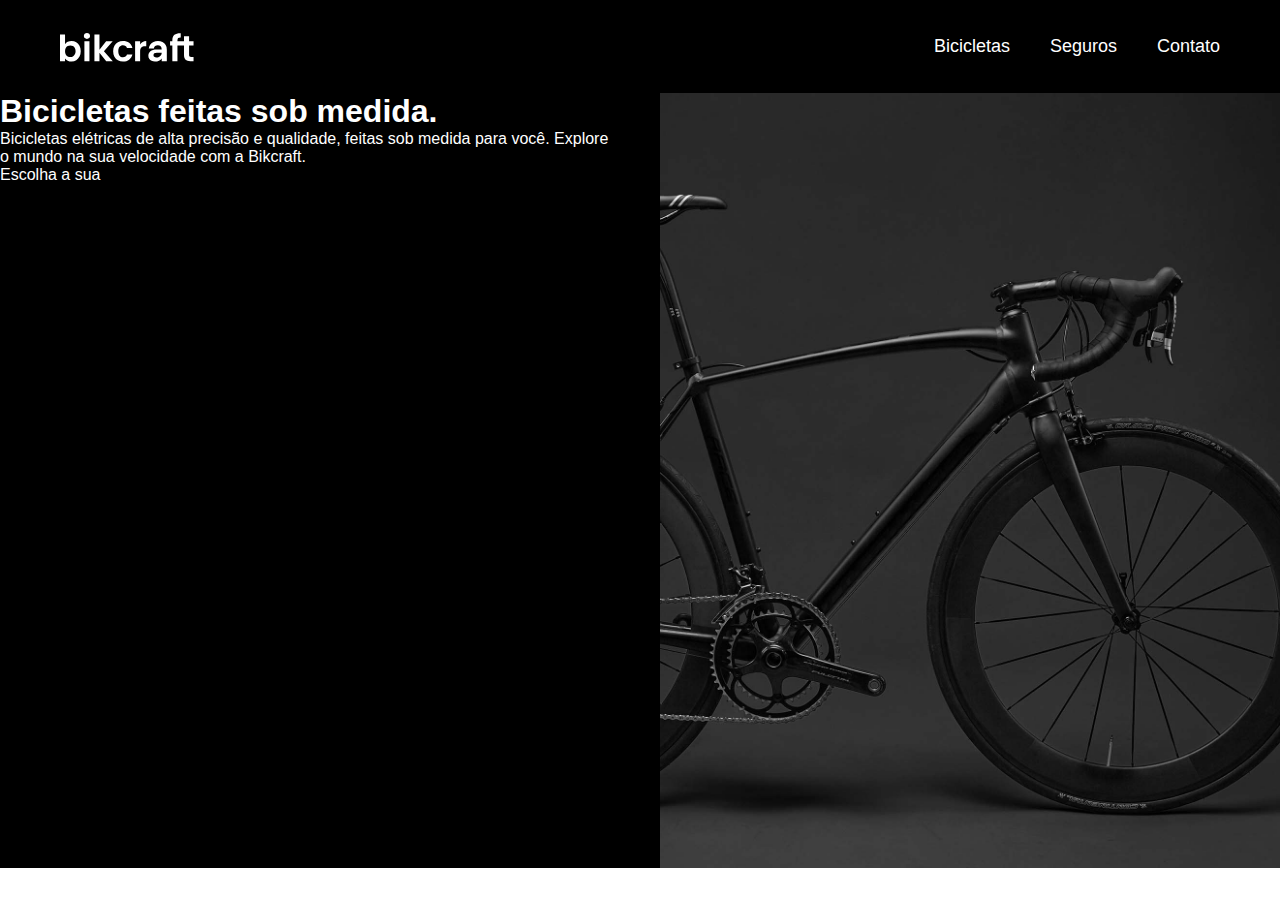
==== index.html @ 4b9175b0 "introducao" ====
<!DOCTYPE html>

<html>

<head lang="pt-br">
  <title>Bikcraft - Bicicletas Elétricas</title>
  <meta name="description" content="Bicicletas elétricas de alta precisão e qualidade feitas sob medida para o cliente. Explore o mundo na sua velocidade com Bikcraft">
  <meta charset="UTF-8">
  <meta name="viewport" content="width=device-width, initial-scale=1.0">
  <link rel="stylesheet" href="./css/style.css">
</head>

<body>
  <header class="header-bg">
    <div class="header">
      <a href="./">
        <img src="./img/bikcraft.svg" alt="">
      </a>
      <nav aria-label="navegação-primaria">
        <ul class="header-menu">
          <li><a href="/">Bicicletas</a></li>
          <li><a href="/">Seguros</a></li>
          <li><a href="/">Contato</a></li>
        </ul>
      </nav>
    </div>
  </header>

  <main class="introducao-bg">
    <div class="introducao">
      <div class="introducao-conteudo">
      <h1>Bicicletas feitas sob medida.</h1>
      <p>Bicicletas elétricas de alta precisão e qualidade, feitas sob medida para você. Explore o mundo na sua velocidade com a Bikcraft.</p>
      <a href="./bicicletas.html">Escolha a sua</a>
    </div>
      <img src="./img/fotos/introducao.jpg" alt="Bicicleta elétrica preta">
    </div>
  </main>
</body>

</html>
---- css/style.css ----
body {
  margin: 0;
  padding: 0;
  font-family: Arial, Helvetica, sans-serif;
}

ul, h1, p {
  margin: 0px;
  padding: 0px;
  list-style: none;
}

a {
  text-decoration: none;
  color: inherit;
}

img {
  max-width: 100%;
  display: block;
}

.header-bg {
  background-color: #000;
}

.header {
  display: flex;
  flex-wrap: wrap;
  gap: 20px;
  justify-content: space-between;
  align-items: center;
  box-sizing: border-box;
  padding: 20px;
  max-width: 1200px;
  margin-left: auto;
  margin-right: auto;
}

ul {
  display: flex;
  flex-wrap: wrap;
  gap: 40px;
}

.header-menu a {
  color: #fff;
  display: inline-block;
  padding: 16px 0px;
  font-size: 18px;
  border-radius: 4px;
  position: relative;
}
.header-menu a::after {
  display: block;
  content: "";
  width: 0;
  height: 2px;
  background: #fff;
  margin-top: 4px;
  transition: 0.3s;
  position: absolute;
}
.header-menu a:hover:after {
  width: 100%;
}

@media (max-width: 800px) {
  .header-menu a::after {
    display: none;
  }
  .header-menu a:hover {
    background-color: #2e2e2e;
  }

  .header-menu {
    gap: 20px;
  }

  .header-menu a {
    background: #111;
    padding: 12px 12px;
  }
}

@media (max-width: 600px) {
  .header-menu {
    gap: 12px;
  }

  .header-menu a {
    padding: 8px 12px;
    font-size: 14px;
  }
}


.introducao-bg {
  background-color: #000;
  color: #fff;
}

.introducao {
display: grid;
grid-template-columns: 1fr 1fr;
gap: 0px 40px;
}
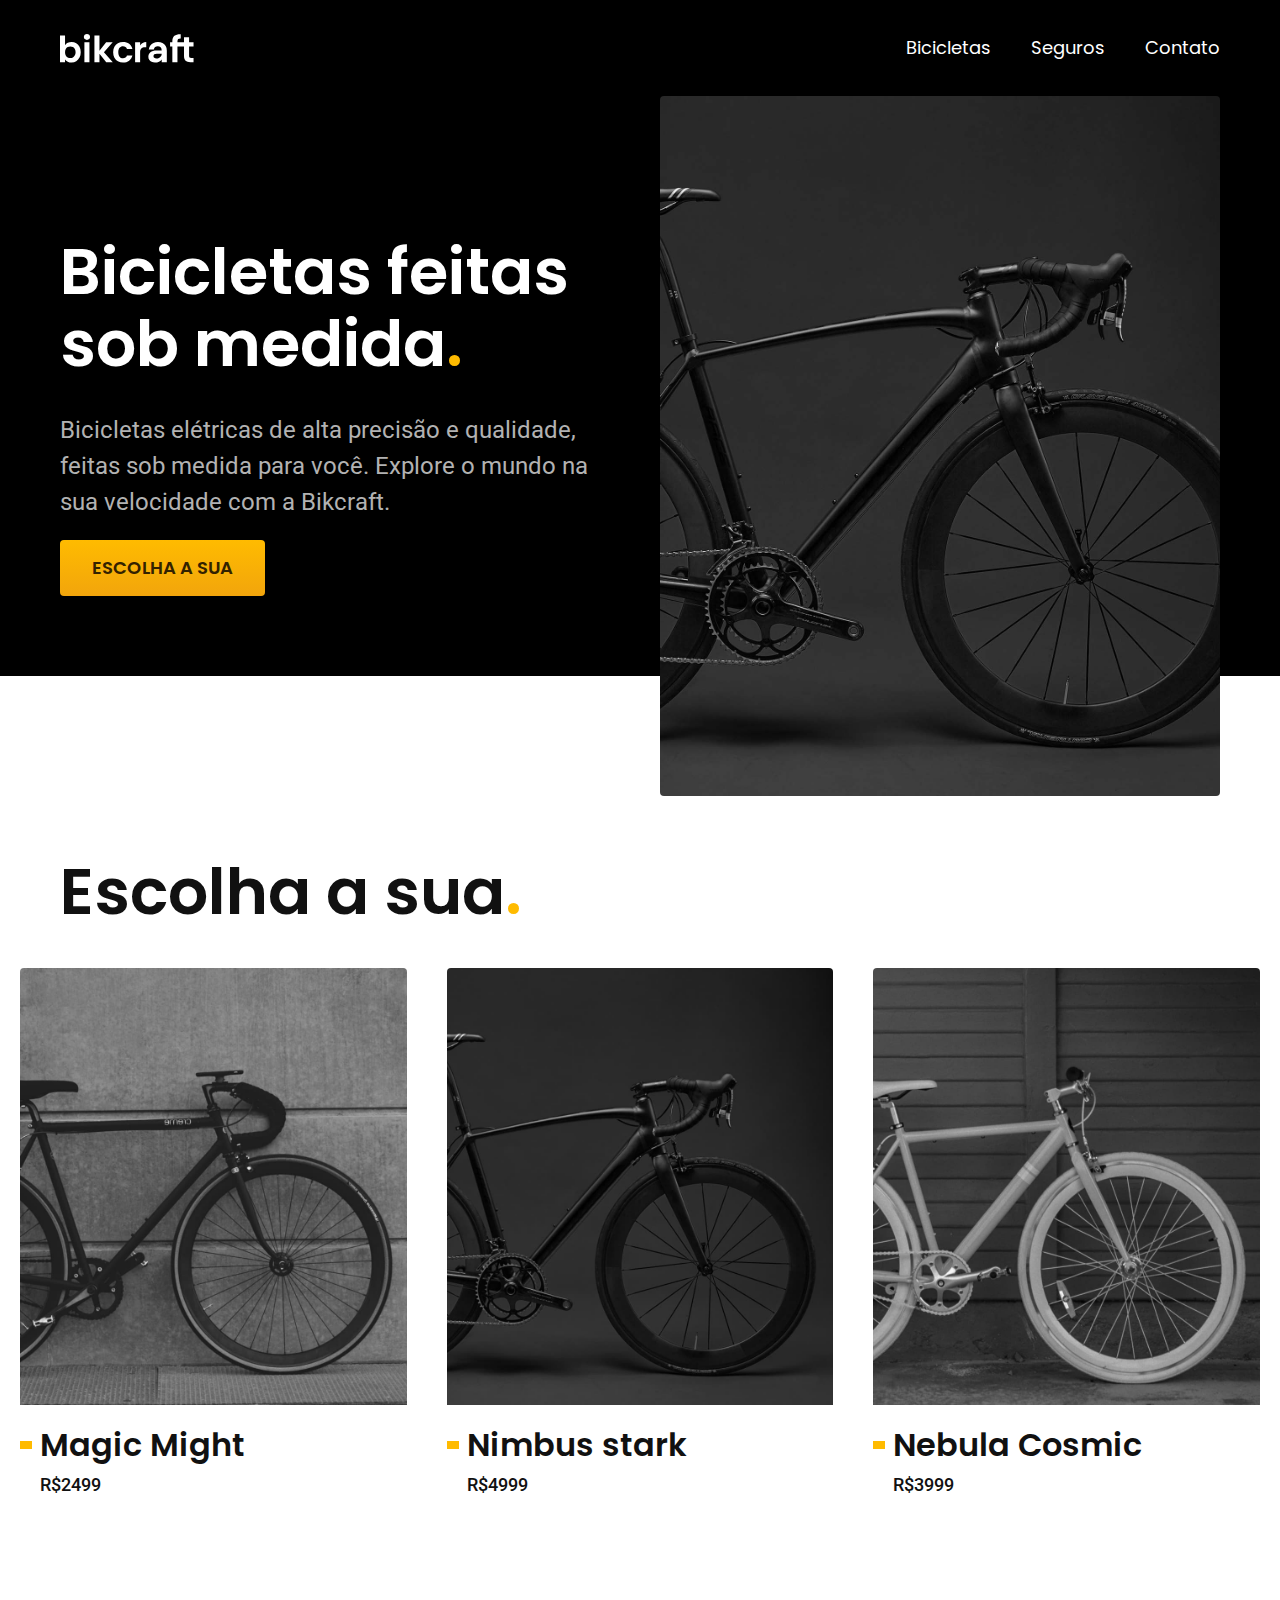
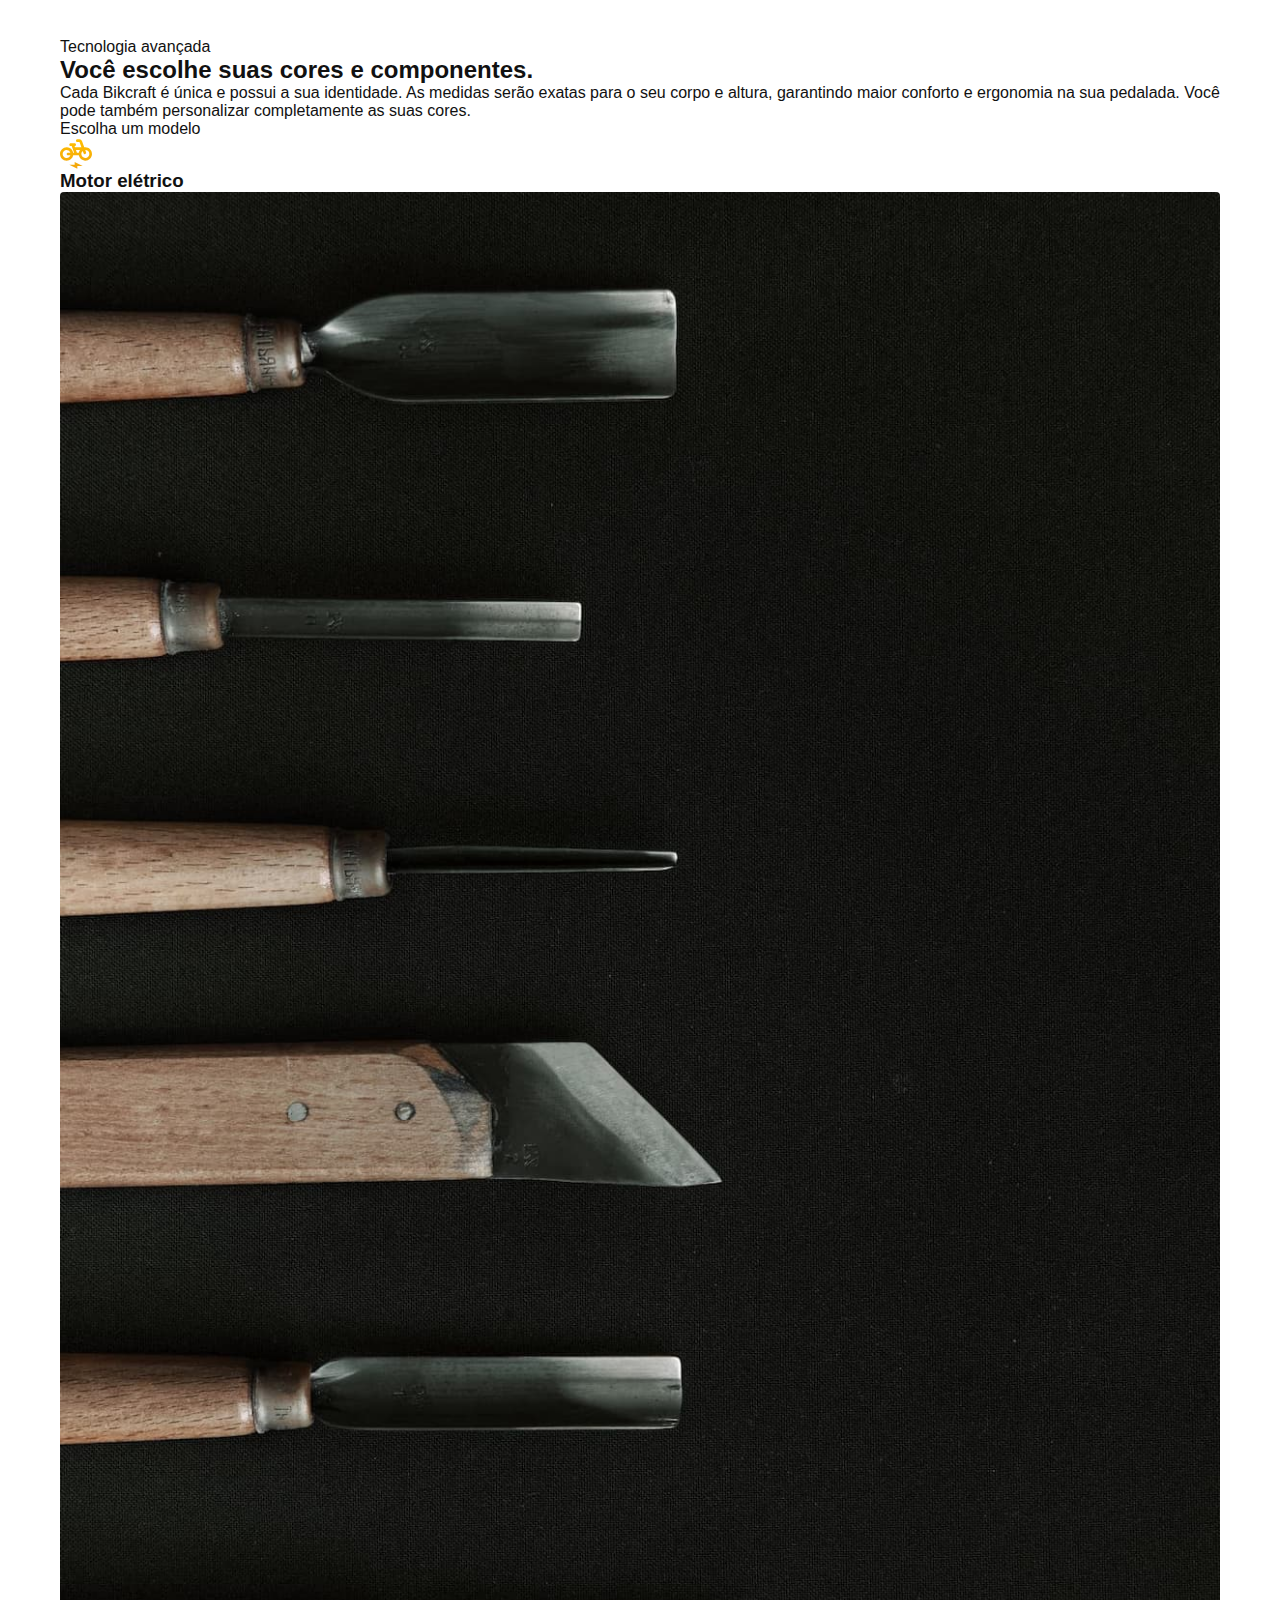
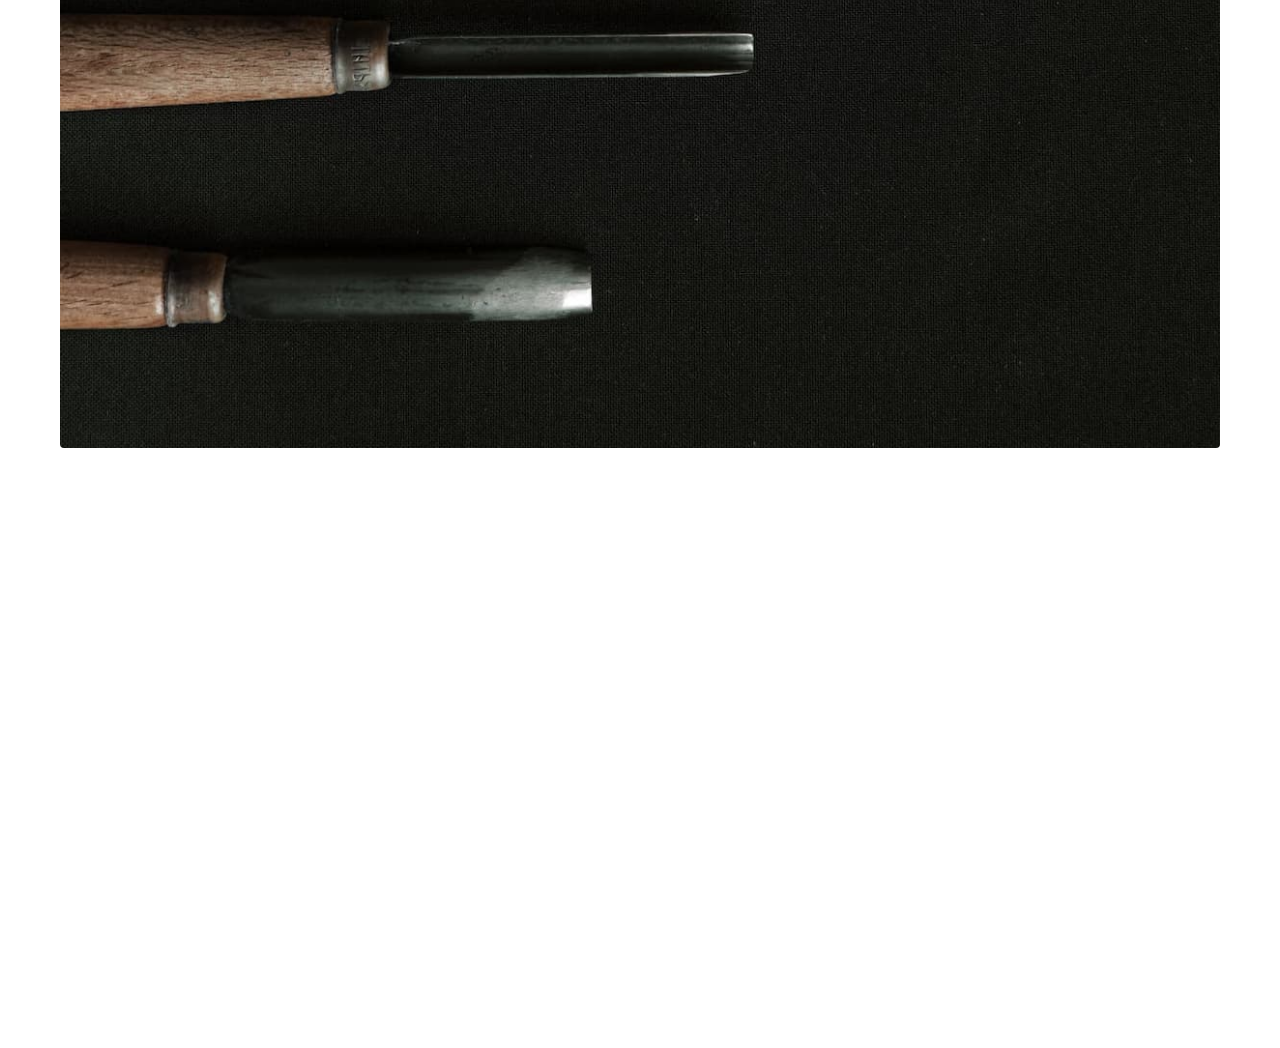
==== commit a6f85e21: "Tecnologia-bicicleta" ====
--- a/index.html
+++ b/index.html
@@ -8,16 +8,19 @@
   <meta charset="UTF-8">
   <meta name="viewport" content="width=device-width, initial-scale=1.0">
   <link rel="stylesheet" href="./css/style.css">
+  <link rel="preconnect" href="https://fonts.googleapis.com">
+  <link rel="preconnect" href="https://fonts.gstatic.com" crossorigin>
+  <link href="https://fonts.googleapis.com/css2?family=Poppins:wght@400;600&family=Roboto:wght@400;500&display=swap" rel="stylesheet">
 </head>
 
 <body>
   <header class="header-bg">
-    <div class="header">
+    <div class="header container">
       <a href="./">
         <img src="./img/bikcraft.svg" alt="">
       </a>
       <nav aria-label="navegação-primaria">
-        <ul class="header-menu">
+        <ul class="header-menu cor-0 font-1-m">
           <li><a href="/">Bicicletas</a></li>
           <li><a href="/">Seguros</a></li>
           <li><a href="/">Contato</a></li>
@@ -27,15 +30,61 @@
   </header>
 
   <main class="introducao-bg">
-    <div class="introducao">
+    <div class="introducao container">
       <div class="introducao-conteudo">
-      <h1>Bicicletas feitas sob medida.</h1>
-      <p>Bicicletas elétricas de alta precisão e qualidade, feitas sob medida para você. Explore o mundo na sua velocidade com a Bikcraft.</p>
-      <a href="./bicicletas.html">Escolha a sua</a>
-    </div>
-      <img src="./img/fotos/introducao.jpg" alt="Bicicleta elétrica preta">
+        <h1 class="font-1-xxl cor-0">Bicicletas feitas sob medida<span class="cor-p1">.</span></h1>
+        <p class="font-2-l cor-5">Bicicletas elétricas de alta precisão e qualidade, feitas sob medida para você. Explore o mundo na sua velocidade com a Bikcraft.</p>
+        <a class="botao" href="./bicicletas.html">Escolha a sua</a>
+      </div>
+      <div>
+        <img src="./img/fotos/introducao.jpg" alt="Bicicleta elétrica preta">
+      </div>
     </div>
   </main>
+
+  <article class="bicicletas-lista">
+    <h2 class="font-1-xxl container">Escolha a sua<span class="cor-p1">.</span></h2>
+    <ul class="bicicletas-item">
+      <li>
+        <a href="./bicicletas/magic.html">
+          <img src="./img/bicicletas/magic-home.jpg" alt="bicicleta preta">
+          <h3 class="font-1-xl">Magic Might</h3>
+          <span class="font-2-m">R$2499</span>
+        </a>
+      </li>
+      <li>
+        <a href="./bicicletas/magic.html">
+          <img src="./img/bicicletas/nimbus-home.jpg" alt="bicicleta preta">
+          <h3 class="font-1-xl">Nimbus stark</h3>
+          <span class="font-2-m">R$4999</span>
+        </a>
+      </li>
+      <li>
+        <a href="./bicicletas/magic.html">
+          <img src="./img/bicicletas/nebula-home.jpg" alt="bicicleta branca">
+          <h3 class="font-1-xl">Nebula Cosmic</h3>
+          <span class="font-2-m">R$3999<span>
+        </a>
+      </li>
+    </ul>
+  </article>
+
+  <article class="tecnologia-bg">
+    <div class="tecnologia container">
+      <div class="tecnologia-conteudo">
+        <span>Tecnologia avançada</span>
+        <h2>Você escolhe suas cores e componentes.</h2>
+        <p>Cada Bikcraft é única e possui a sua identidade. As medidas serão exatas para o seu corpo e altura, garantindo maior conforto e ergonomia na sua pedalada. Você pode também personalizar completamente as suas cores.</p>
+        <a href="./bicicletas.html">Escolha um modelo</a>
+        <div> 
+          <img src="./img/icones/eletrica.svg" alt="">
+          <h3>Motor elétrico</h3>
+          <p></p>
+        </div>
+      </div>
+      <div class="tecnologia-imagem"><img src="/img/fotos/tecnologia.jpg" alt=""></div>
+    </div>
+  </article>
 </body>
 
 </html>--- a/css/style.css
+++ b/css/style.css
@@ -1,107 +1,7 @@
-body {
-  margin: 0;
-  padding: 0;
-  font-family: Arial, Helvetica, sans-serif;
-}
-
-ul, h1, p {
-  margin: 0px;
-  padding: 0px;
-  list-style: none;
-}
-
-a {
-  text-decoration: none;
-  color: inherit;
-}
-
-img {
-  max-width: 100%;
-  display: block;
-}
-
-.header-bg {
-  background-color: #000;
-}
-
-.header {
-  display: flex;
-  flex-wrap: wrap;
-  gap: 20px;
-  justify-content: space-between;
-  align-items: center;
-  box-sizing: border-box;
-  padding: 20px;
-  max-width: 1200px;
-  margin-left: auto;
-  margin-right: auto;
-}
-
-ul {
-  display: flex;
-  flex-wrap: wrap;
-  gap: 40px;
-}
-
-.header-menu a {
-  color: #fff;
-  display: inline-block;
-  padding: 16px 0px;
-  font-size: 18px;
-  border-radius: 4px;
-  position: relative;
-}
-.header-menu a::after {
-  display: block;
-  content: "";
-  width: 0;
-  height: 2px;
-  background: #fff;
-  margin-top: 4px;
-  transition: 0.3s;
-  position: absolute;
-}
-.header-menu a:hover:after {
-  width: 100%;
-}
-
-@media (max-width: 800px) {
-  .header-menu a::after {
-    display: none;
-  }
-  .header-menu a:hover {
-    background-color: #2e2e2e;
-  }
-
-  .header-menu {
-    gap: 20px;
-  }
-
-  .header-menu a {
-    background: #111;
-    padding: 12px 12px;
-  }
-}
-
-@media (max-width: 600px) {
-  .header-menu {
-    gap: 12px;
-  }
-
-  .header-menu a {
-    padding: 8px 12px;
-    font-size: 14px;
-  }
-}
-
-
-.introducao-bg {
-  background-color: #000;
-  color: #fff;
-}
-
-.introducao {
-display: grid;
-grid-template-columns: 1fr 1fr;
-gap: 0px 40px;
-}
+@import url("/css/global/header.css");
+@import url("/css/global/global.css");
+@import url("/css/home/introducao.css");
+@import url("/css/utilidades/componentes.css");
+@import url("/css/utilidades/tipografia.css");
+@import url("/css/utilidades/cores.css");
+@import url("/css/bicicletas/bicicletas-lista.css");
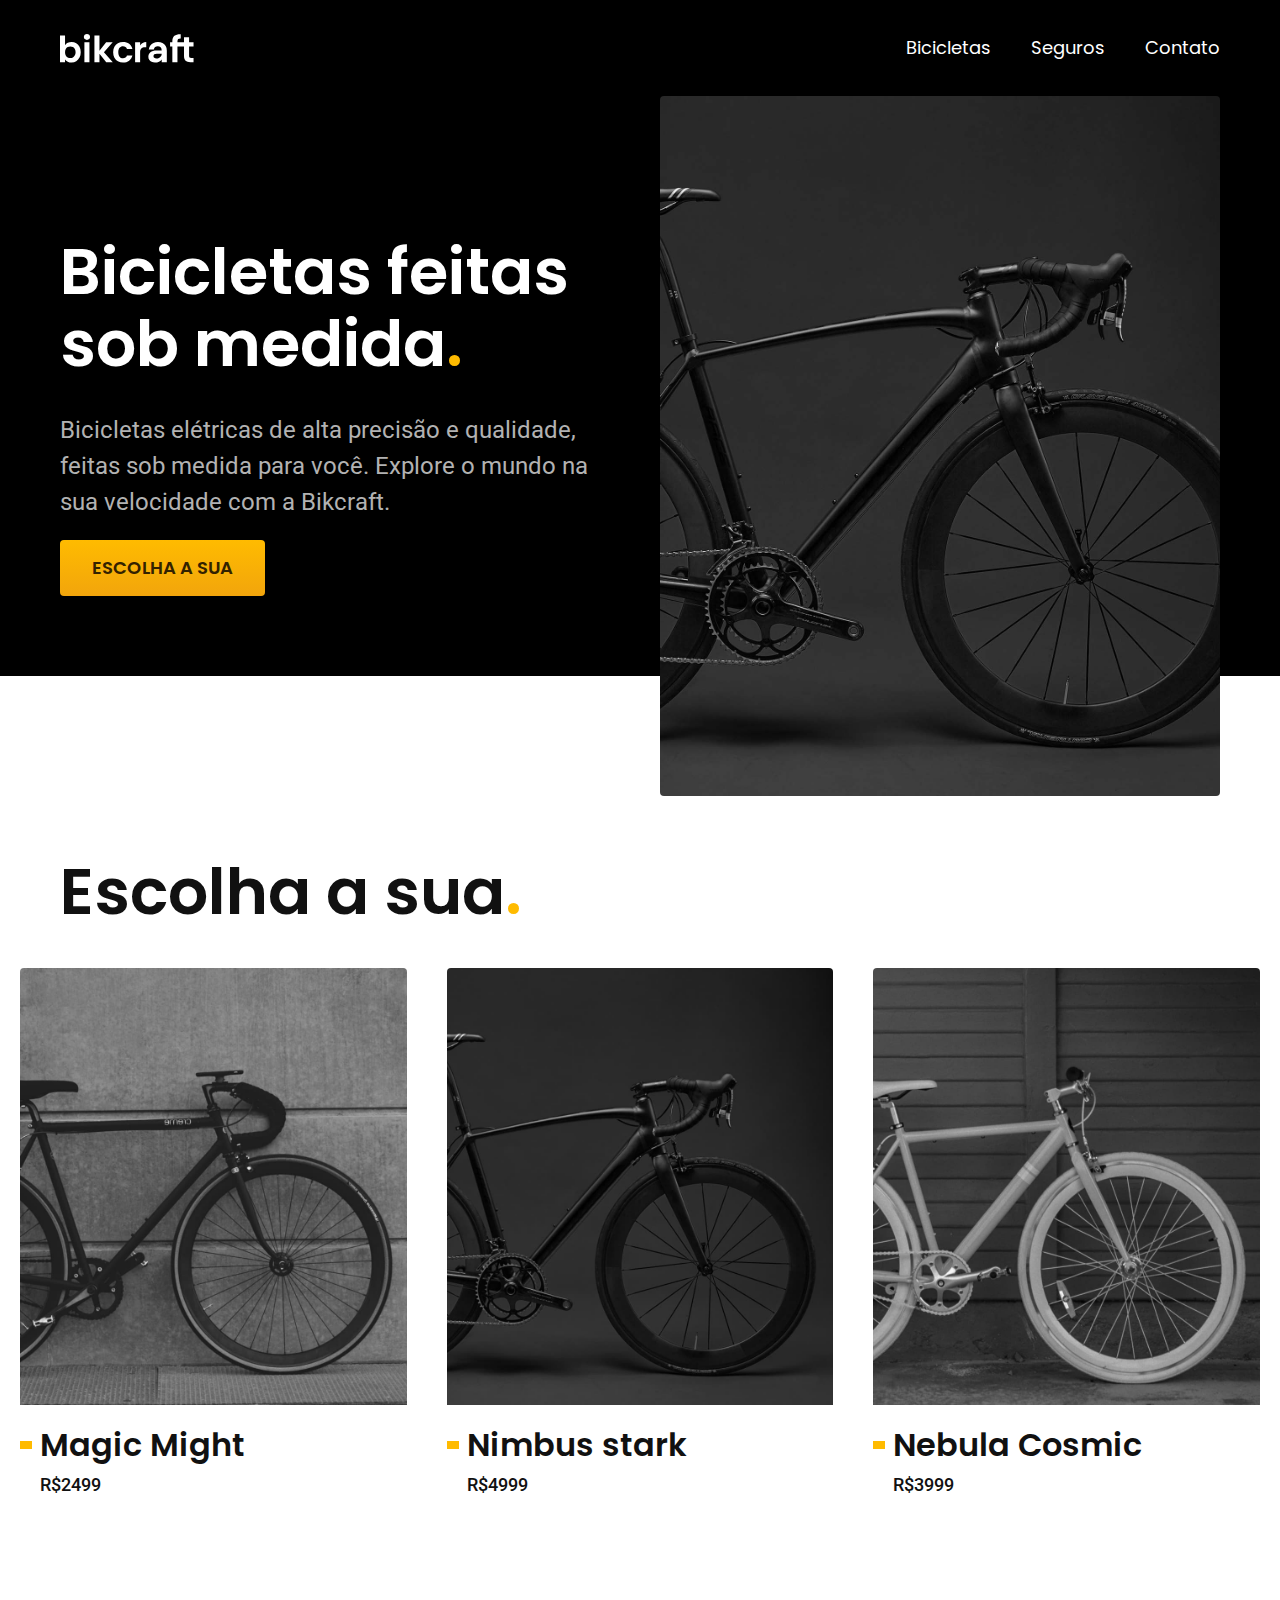
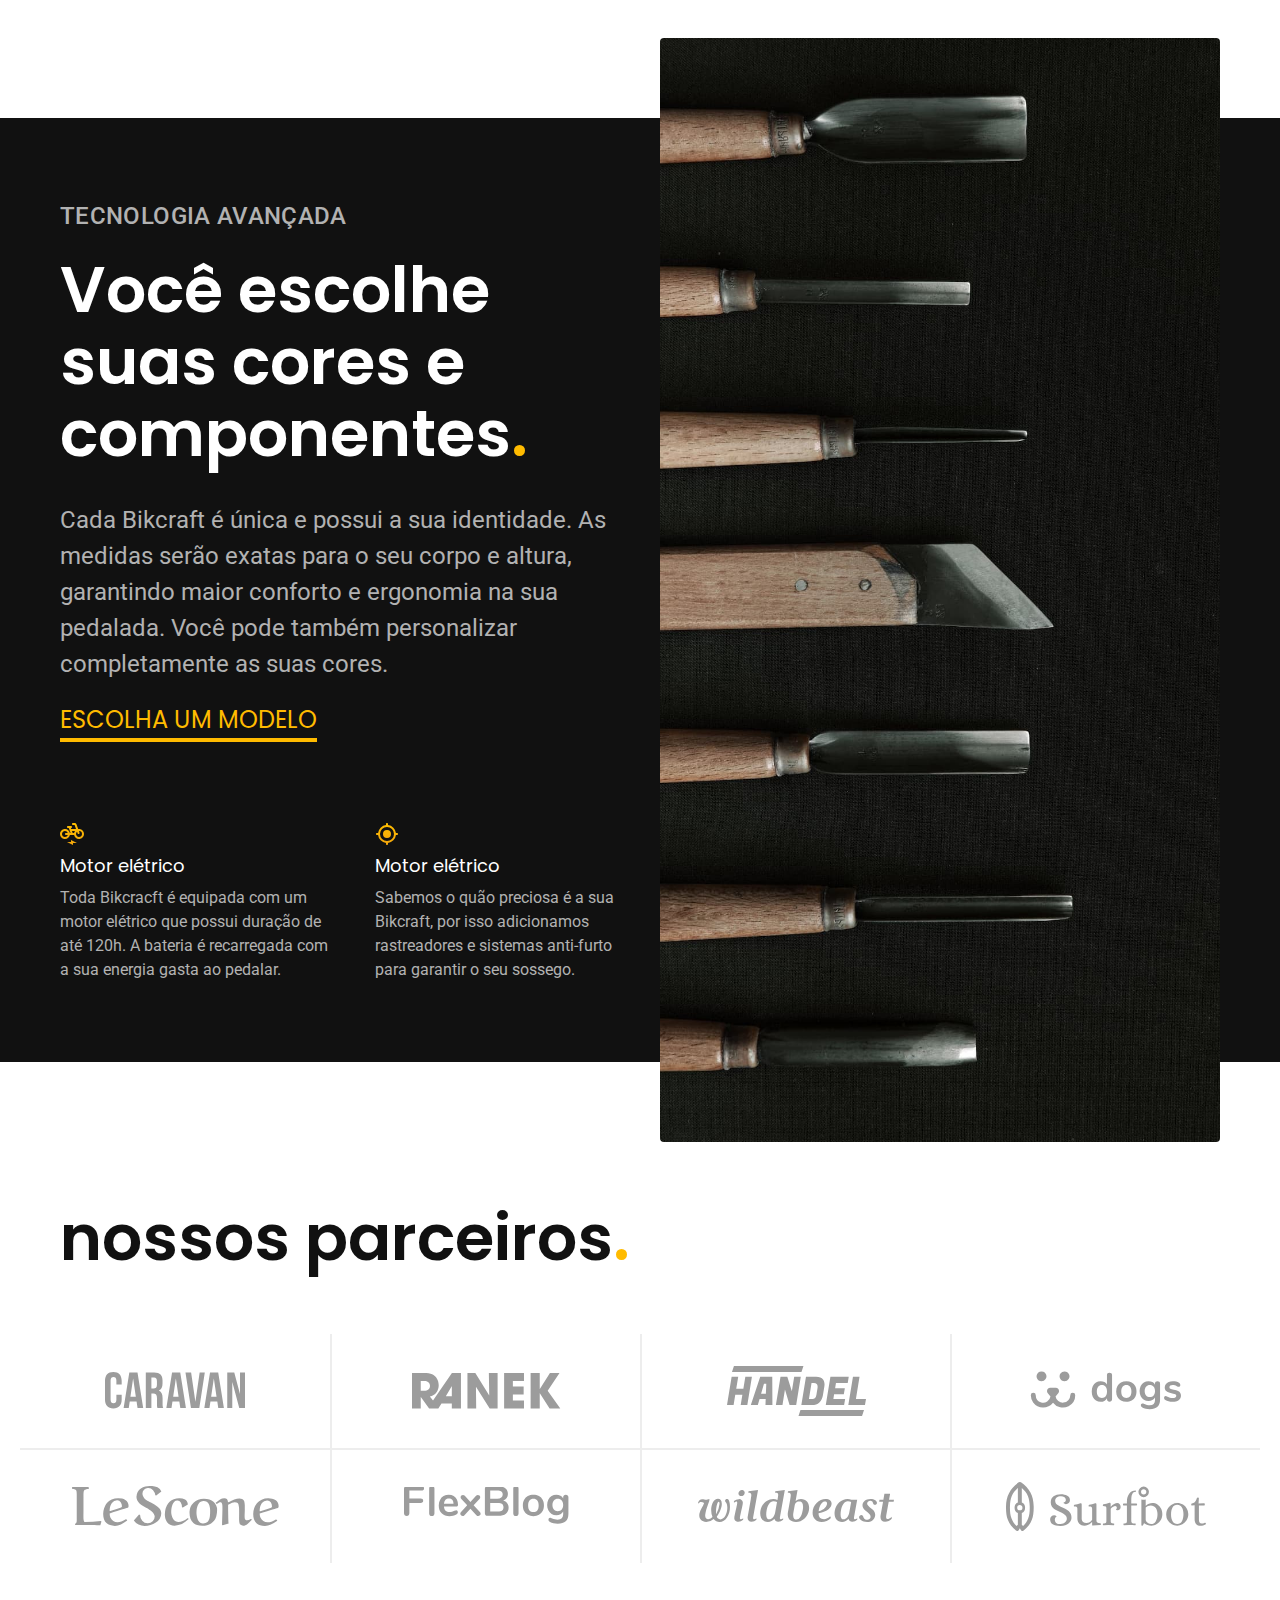
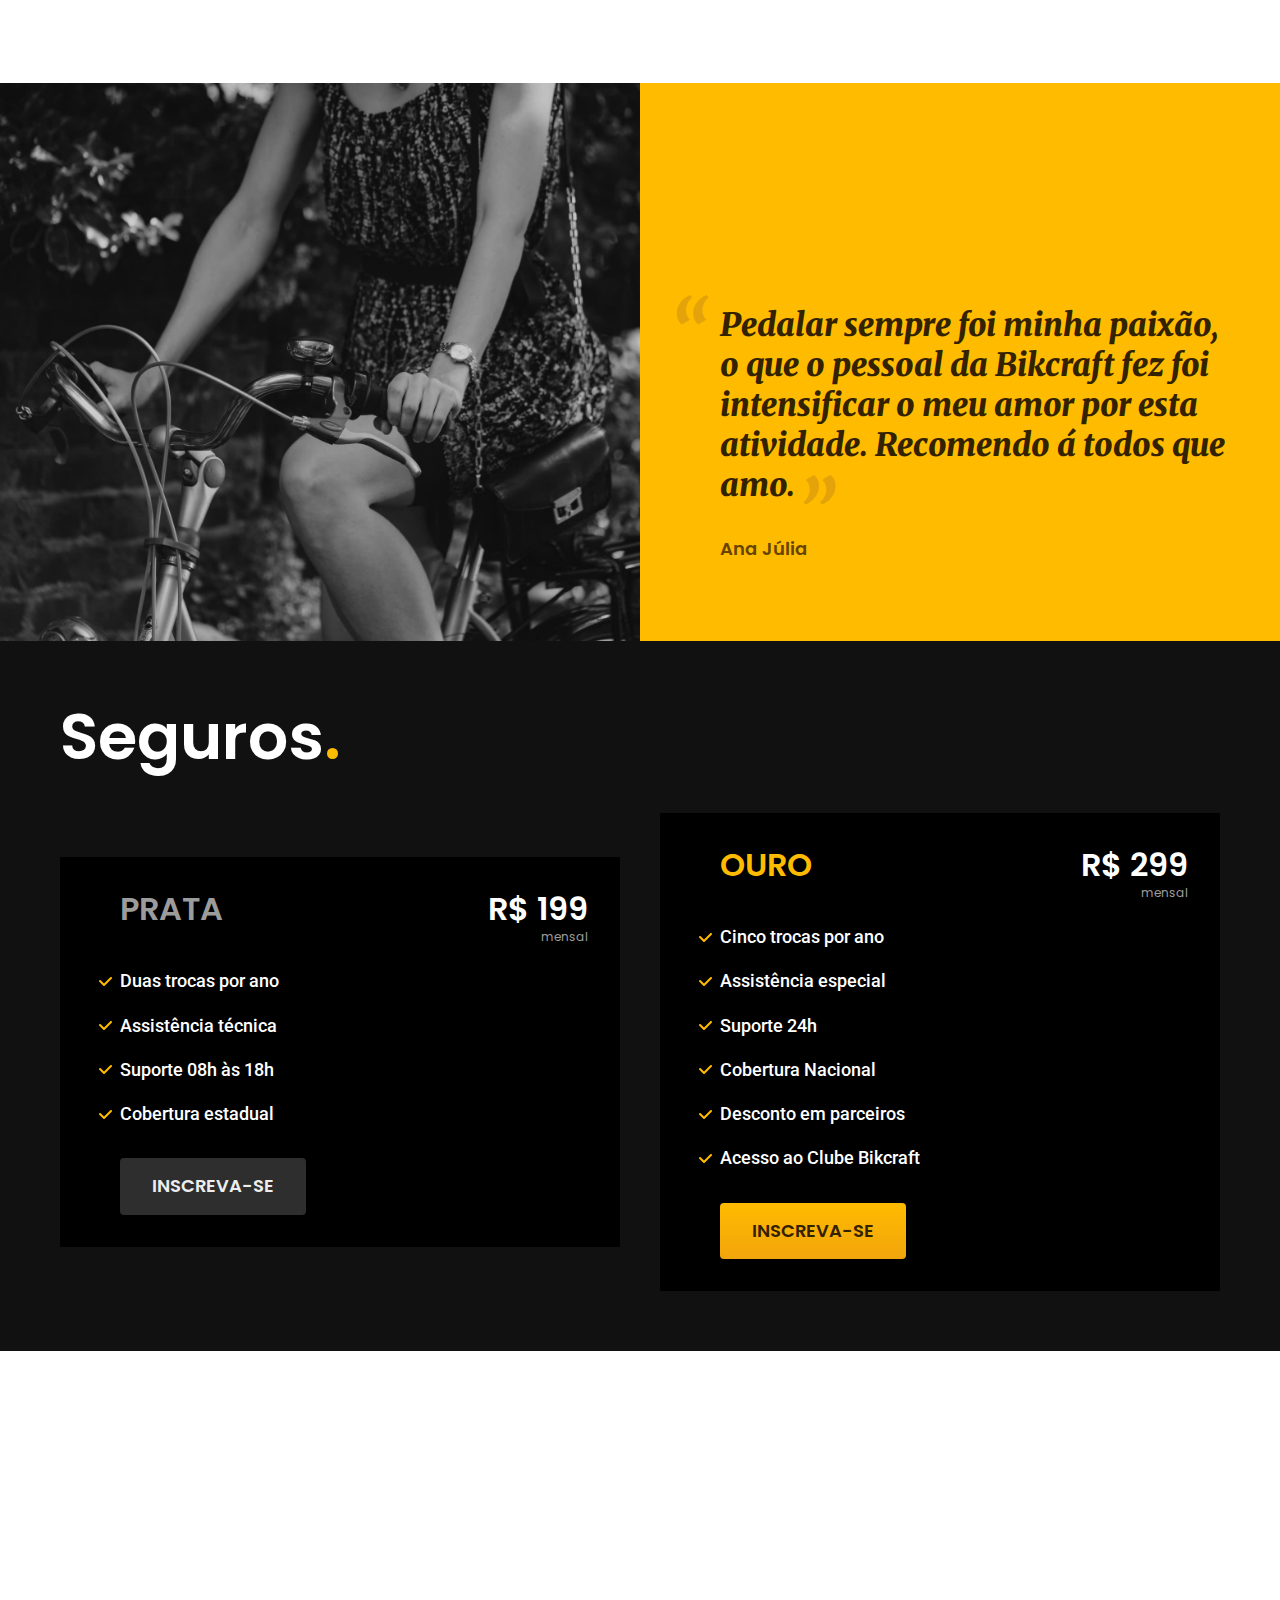
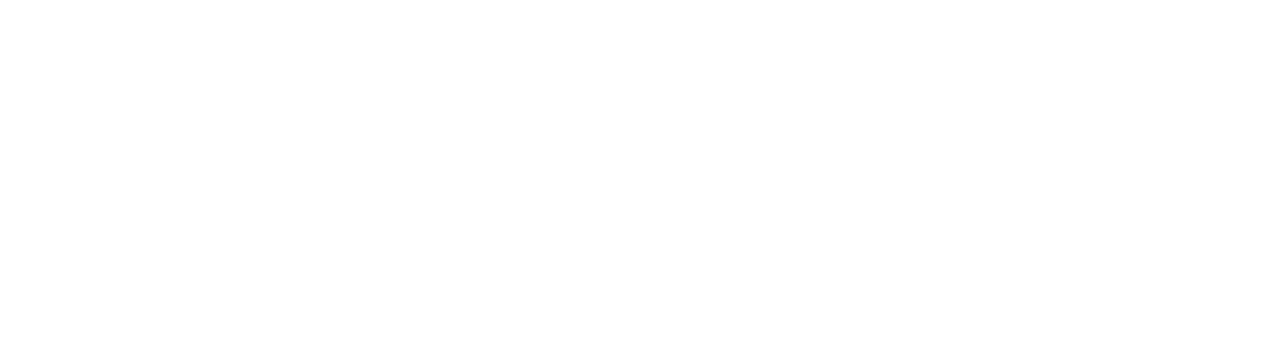
==== commit b0cf64f7: "depoimentos" ====
--- a/index.html
+++ b/index.html
@@ -10,7 +10,7 @@
   <link rel="stylesheet" href="./css/style.css">
   <link rel="preconnect" href="https://fonts.googleapis.com">
   <link rel="preconnect" href="https://fonts.gstatic.com" crossorigin>
-  <link href="https://fonts.googleapis.com/css2?family=Poppins:wght@400;600&family=Roboto:wght@400;500&display=swap" rel="stylesheet">
+  <link href="https://fonts.googleapis.com/css2?family=Merriweather:ital,wght@1,900&family=Poppins:wght@400;600&family=Roboto:wght@400;500&display=swap" rel="stylesheet">
 </head>
 
 <body>
@@ -72,19 +72,82 @@
   <article class="tecnologia-bg">
     <div class="tecnologia container">
       <div class="tecnologia-conteudo">
-        <span>Tecnologia avançada</span>
-        <h2>Você escolhe suas cores e componentes.</h2>
-        <p>Cada Bikcraft é única e possui a sua identidade. As medidas serão exatas para o seu corpo e altura, garantindo maior conforto e ergonomia na sua pedalada. Você pode também personalizar completamente as suas cores.</p>
-        <a href="./bicicletas.html">Escolha um modelo</a>
-        <div> 
-          <img src="./img/icones/eletrica.svg" alt="">
-          <h3>Motor elétrico</h3>
-          <p></p>
+        <span class="font-2-l-b cor-5">Tecnologia avançada</span>
+        <h2 class="font-1-xxl cor-0">Você escolhe suas cores e componentes<span class="cor-p1">.</span></h2>
+        <p class="font-2-l cor-5">Cada Bikcraft é única e possui a sua identidade. As medidas serão exatas para o seu corpo e altura, garantindo maior conforto e ergonomia na sua pedalada. Você pode também personalizar completamente as suas cores.</p>
+        <a class="link" href="./bicicletas.html">Escolha um modelo</a>
+        <div class="tecnologia-vantagens">
+          <div>
+            <img src="./img/icones/eletrica.svg" alt="">
+            <h3 class="font-1-m cor-0">Motor elétrico</h3>
+            <p class="font-2-s cor-5">Toda Bikcracft é equipada com um motor elétrico que possui duração de até 120h. A bateria é recarregada com a sua energia gasta ao pedalar.</p>
+          </div>
+          <div>
+            <img src="./img/icones/rastreador.svg" alt="">
+            <h3 class="font-1-m cor-0">Motor elétrico</h3>
+            <p class="font-2-s cor-5">Sabemos o quão preciosa é a sua Bikcraft, por isso adicionamos rastreadores e sistemas anti-furto para garantir o seu sossego.</p>
+          </div>
         </div>
       </div>
       <div class="tecnologia-imagem"><img src="/img/fotos/tecnologia.jpg" alt=""></div>
     </div>
   </article>
+
+  <section class="parceiros" aria-label="Nossos parceiros">
+    <h2 class="font-1-xxl container">nossos parceiros<span class="cor-p1">.</span></h2>
+    <ul>
+      <li><img src="./img/parceiros/caravan.svg" alt="caravan"></li>
+      <li><img src="./img/parceiros/ranek.svg" alt="ranek.svg"></li>
+      <li><img src="./img/parceiros/handel.svg" alt=handel"></li>
+      <li><img src="./img/parceiros/dogs.svg" alt="dogs"></li>
+      <li><img src="./img/parceiros/lescone.svg" alt="lescone"></li>
+      <li><img src="./img/parceiros/flexblog.svg" alt="flexblog"></li>
+      <li><img src="./img/parceiros/wildbeast.svg" alt="wildbeast"></li>
+      <li><img src="./img/parceiros/surfbot.svg" alt="surfbot"></li>
+    </ul>
+  </section>
+
+  <section class="depoimento" aria-label="depoimento">
+    <div>
+      <img src="./img/fotos/depoimento.jpg" alt="pessoa pedalando uma bicicleta bikcraft">
+    </div>
+    <div class="depoimento-conteudo">
+      <blockquote class="font-1-xl cor-p5">
+        <p>Pedalar sempre foi minha paixão, o que o pessoal da Bikcraft fez foi intensificar o meu amor por esta atividade. Recomendo á todos que amo.</p>
+      </blockquote>
+      <span class="font-1-m-b cor-p4">Ana Júlia</span>
+    </div>
+  </section>
+
+  <article class="seguros-bg">
+    <div class="seguros container">
+      <h2 class="font-1-xxl cor-0">Seguros<span class="cor-p1">.</span></h2>
+      <div class="seguros-item">
+        <h3 class="font-1-xl cor-6">PRATA</h3>
+        <span class="font-1-xl cor-0">R$ 199 <span class="font-1-xs cor-6">mensal</span></span>
+        <ul class="font-2-m cor-0">
+          <li>Duas trocas por ano</li>
+          <li>Assistência técnica</li>
+          <li>Suporte 08h às 18h</li>
+          <li>Cobertura estadual</li>
+        </ul>
+        <a class="botao secundario" href="./orcamento.html">Inscreva-se</a>
+      </div>
+      <div class="seguros-item">
+        <h3 class="font-1-xl cor-p1">OURO</h3>
+        <span class="font-1-xl cor-0">R$ 299 <span class="font-1-xs cor-6">mensal</span></span>
+        <ul class="font-2-m cor-0">
+          <li>Cinco trocas por ano</li>
+          <li>Assistência especial</li>
+          <li>Suporte 24h</li>
+          <li>Cobertura Nacional</li>
+          <li>Desconto em parceiros</li>
+          <li>Acesso ao Clube Bikcraft</li>
+        </ul>
+        <a class="botao" href="./orcamento.html">Inscreva-se</a>
+      </div>
+    </div>
+  </article>
 </body>
 
 </html>--- a/css/style.css
+++ b/css/style.css
@@ -5,3 +5,7 @@
 @import url("/css/utilidades/tipografia.css");
 @import url("/css/utilidades/cores.css");
 @import url("/css/bicicletas/bicicletas-lista.css");
+@import url("/css/home/tecnologia.css");
+@import url("/css/home/parceiros.css");
+@import url("/css/home/depoimento.css");
+@import url("/css/seguros/seguros.css");
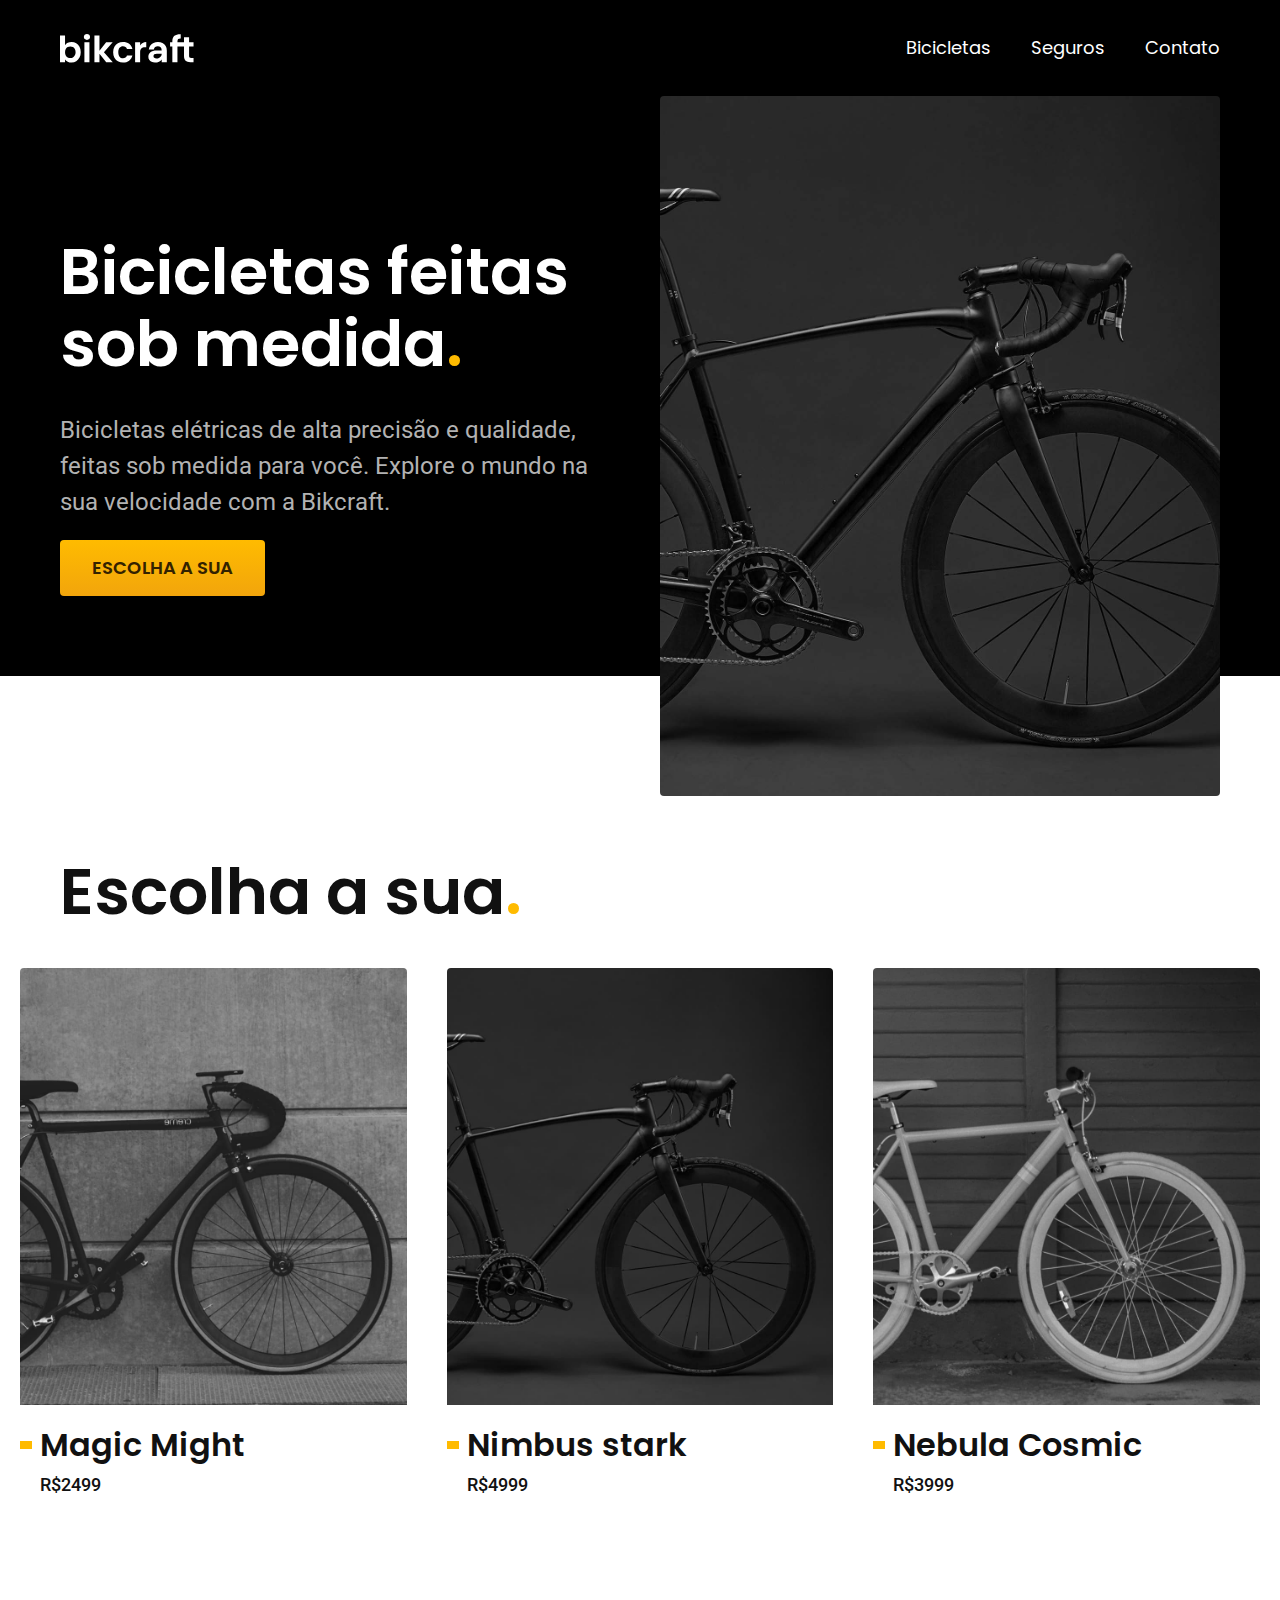
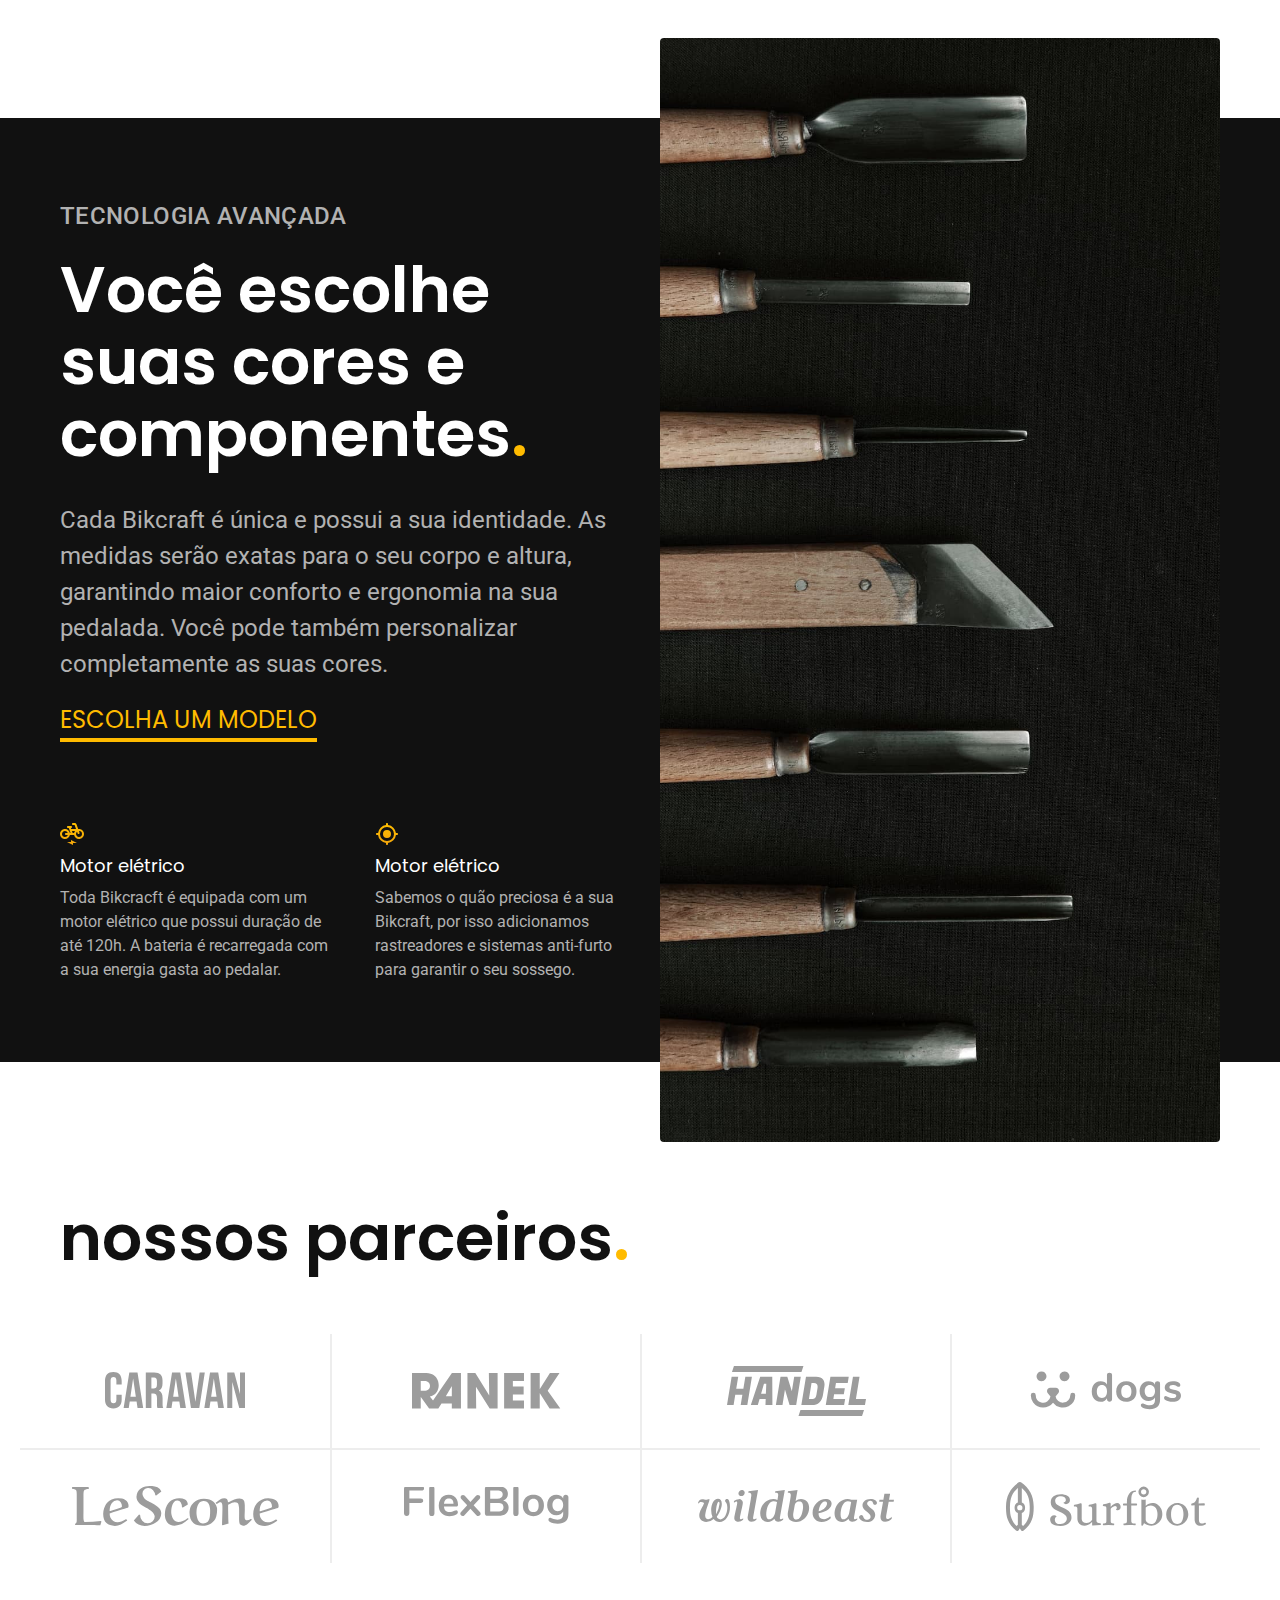
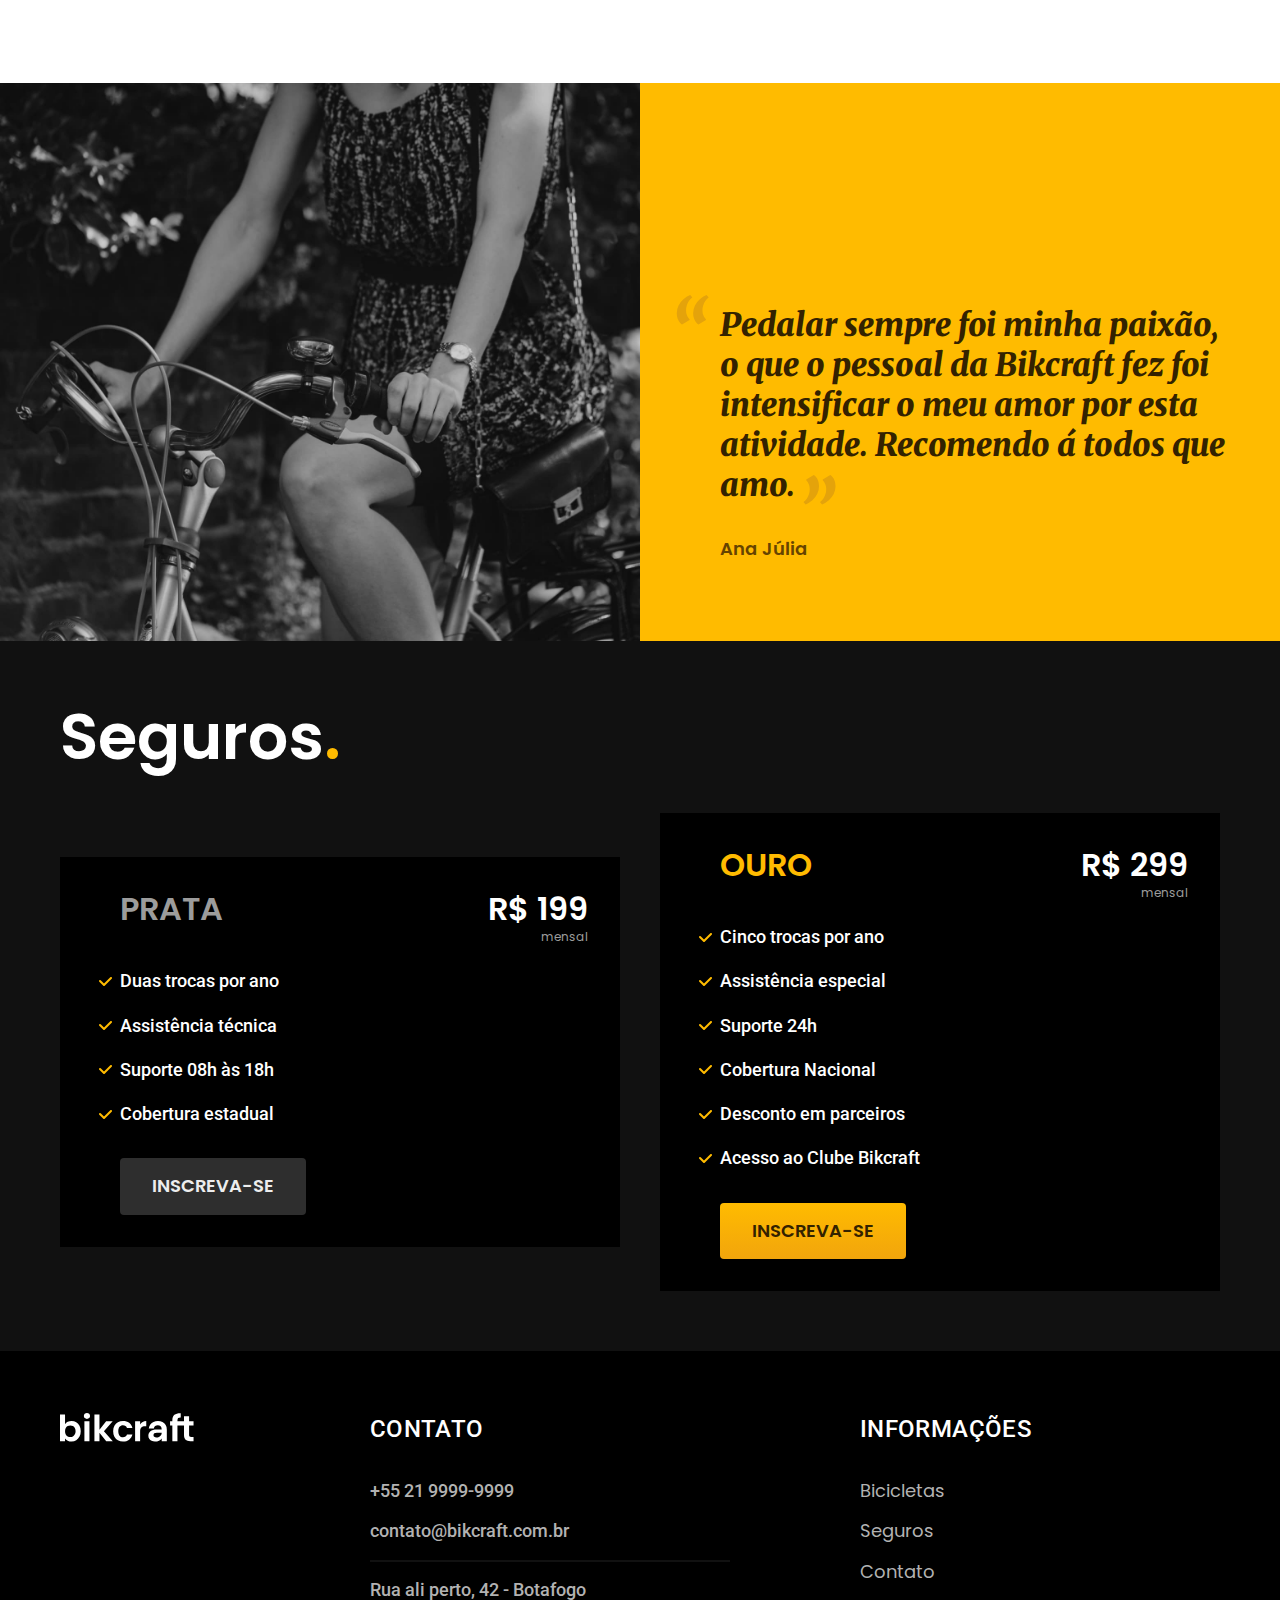
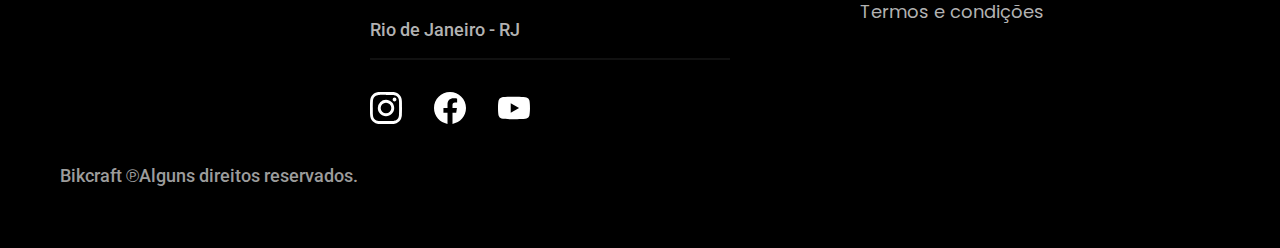
==== commit d6d9f392: "termos-condicoes" ====
--- a/index.html
+++ b/index.html
@@ -21,9 +21,9 @@
       </a>
       <nav aria-label="navegação-primaria">
         <ul class="header-menu cor-0 font-1-m">
-          <li><a href="/">Bicicletas</a></li>
-          <li><a href="/">Seguros</a></li>
-          <li><a href="/">Contato</a></li>
+          <li><a href="/bicicletas.html">Bicicletas</a></li>
+          <li><a href="/seguros.html">Seguros</a></li>
+          <li><a href="/contato.html">Contato</a></li>
         </ul>
       </nav>
     </div>
@@ -148,6 +148,36 @@
       </div>
     </div>
   </article>
+
+  <footer class="footer-bg">
+    <div class="footer container">
+      <img src="./img/bikcraft.svg" alt="">
+      <div class="footer-contato">
+        <h3 class="font-2-l-b cor-0">Contato</h3>
+        <ul class="font-2-m cor-5">
+          <li><a href="tel: +552199999999">+55 21 9999-9999</a></li>
+          <li><a href="mailto:contato@bikcraft.com.br">contato@bikcraft.com.br</a></li>
+          <li>Rua ali perto, 42 - Botafogo</li>
+          <li>Rio de Janeiro - RJ</li>
+        </ul>
+        <div class="footer-redes"><a href=""><img src="./img/redes/instagram.svg" alt="Instagram"></a><a href=""><img src="./img/redes/facebook.svg" alt="Facebook"></a><a href=""><img src="./img/redes/youtube.svg" alt="Youtube"></a></div>
+      </div>
+      <div class="footer-informacoes">
+        <h3 class="font-2-l-b cor-0">Informações</h3>
+        <nav>
+          <ul class="font-1-m cor-5">
+            <li><a href="/bicicletas.html">Bicicletas</a></li>
+            <li><a href="/seguros.html">Seguros</a></li>
+            <li><a href="/contato.html">Contato</a></li>
+            <li><a href="/termos.html">Termos e condições</a></li>
+          </ul>
+        </nav>
+      </div>
+      <div class="footer-copy font-2-m cor-6">
+        <p>Bikcraft ℗Alguns direitos reservados.</p>
+      </div>
+    </div>
+  </footer>
 </body>
 
 </html>--- a/css/style.css
+++ b/css/style.css
@@ -9,3 +9,5 @@
 @import url("/css/home/parceiros.css");
 @import url("/css/home/depoimento.css");
 @import url("/css/seguros/seguros.css");
+@import url("/css/global/footer.css");
+@import url("/css/termos/termos.css");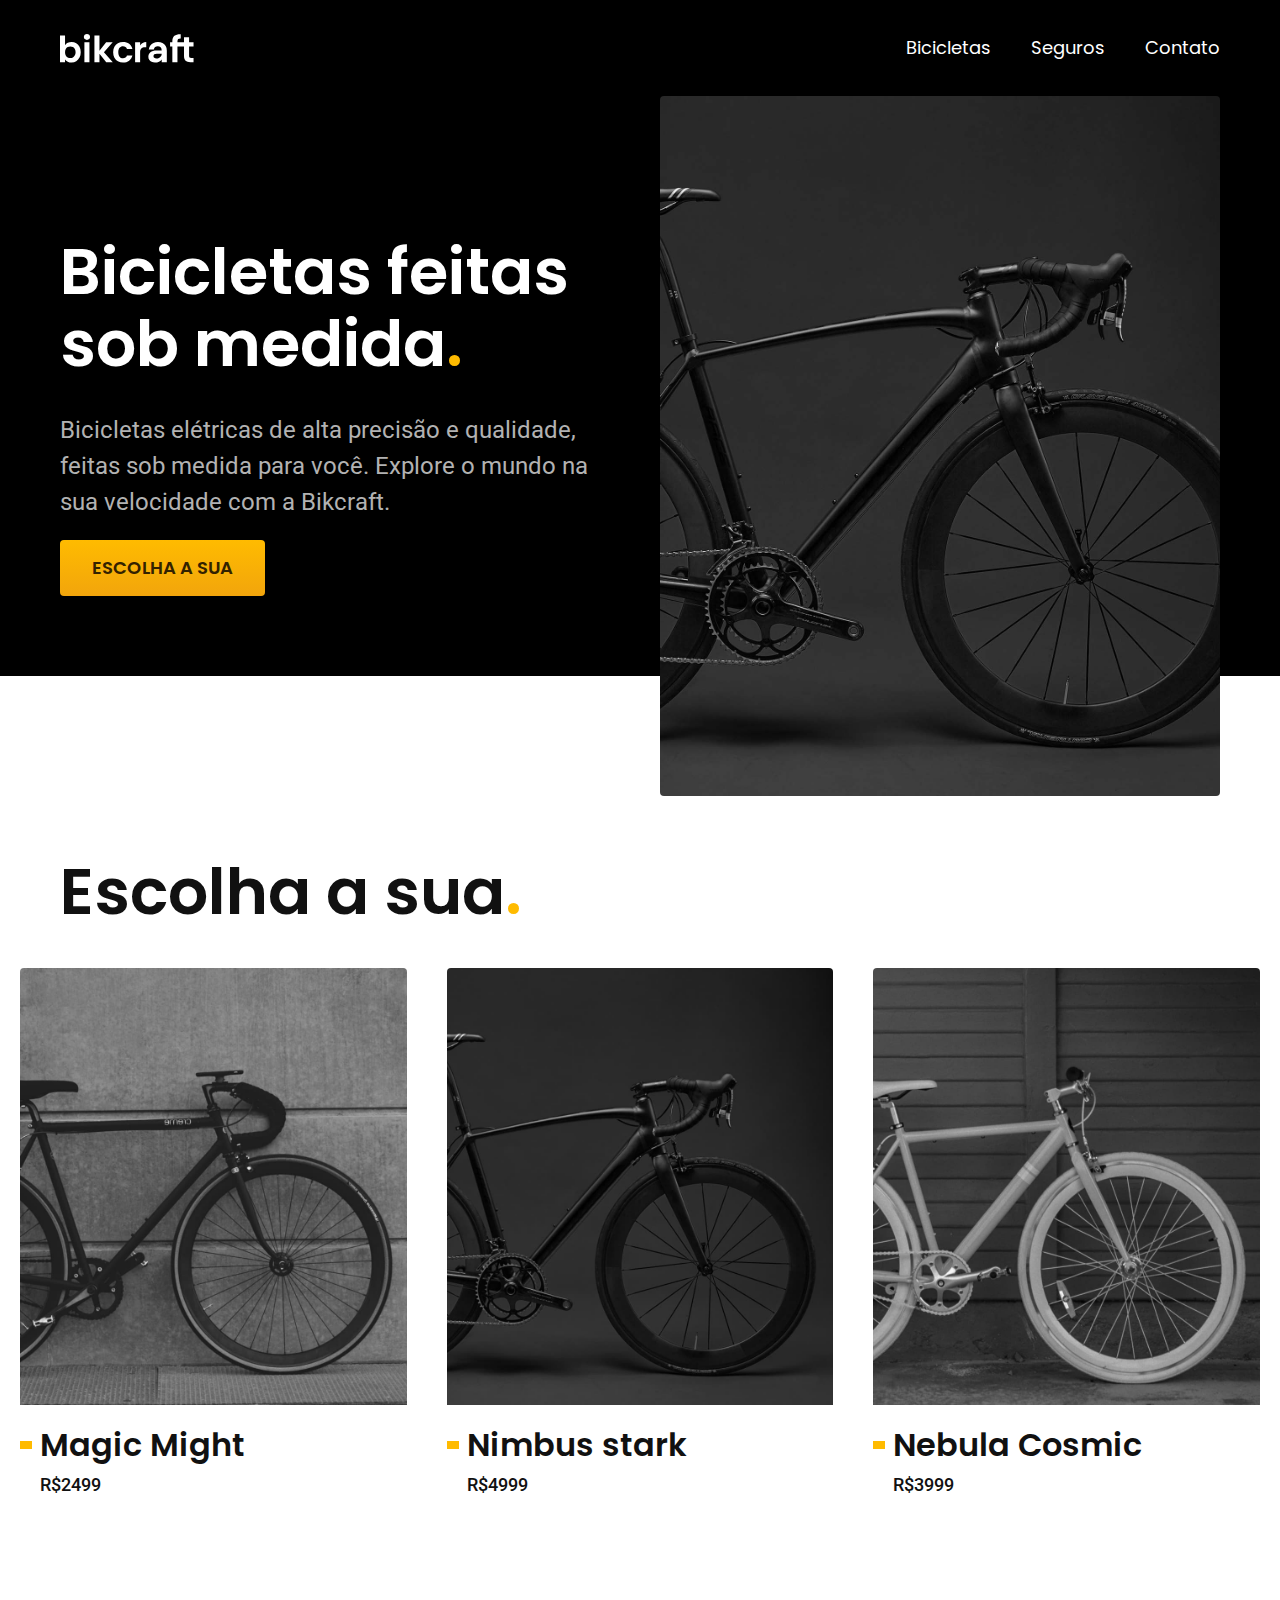
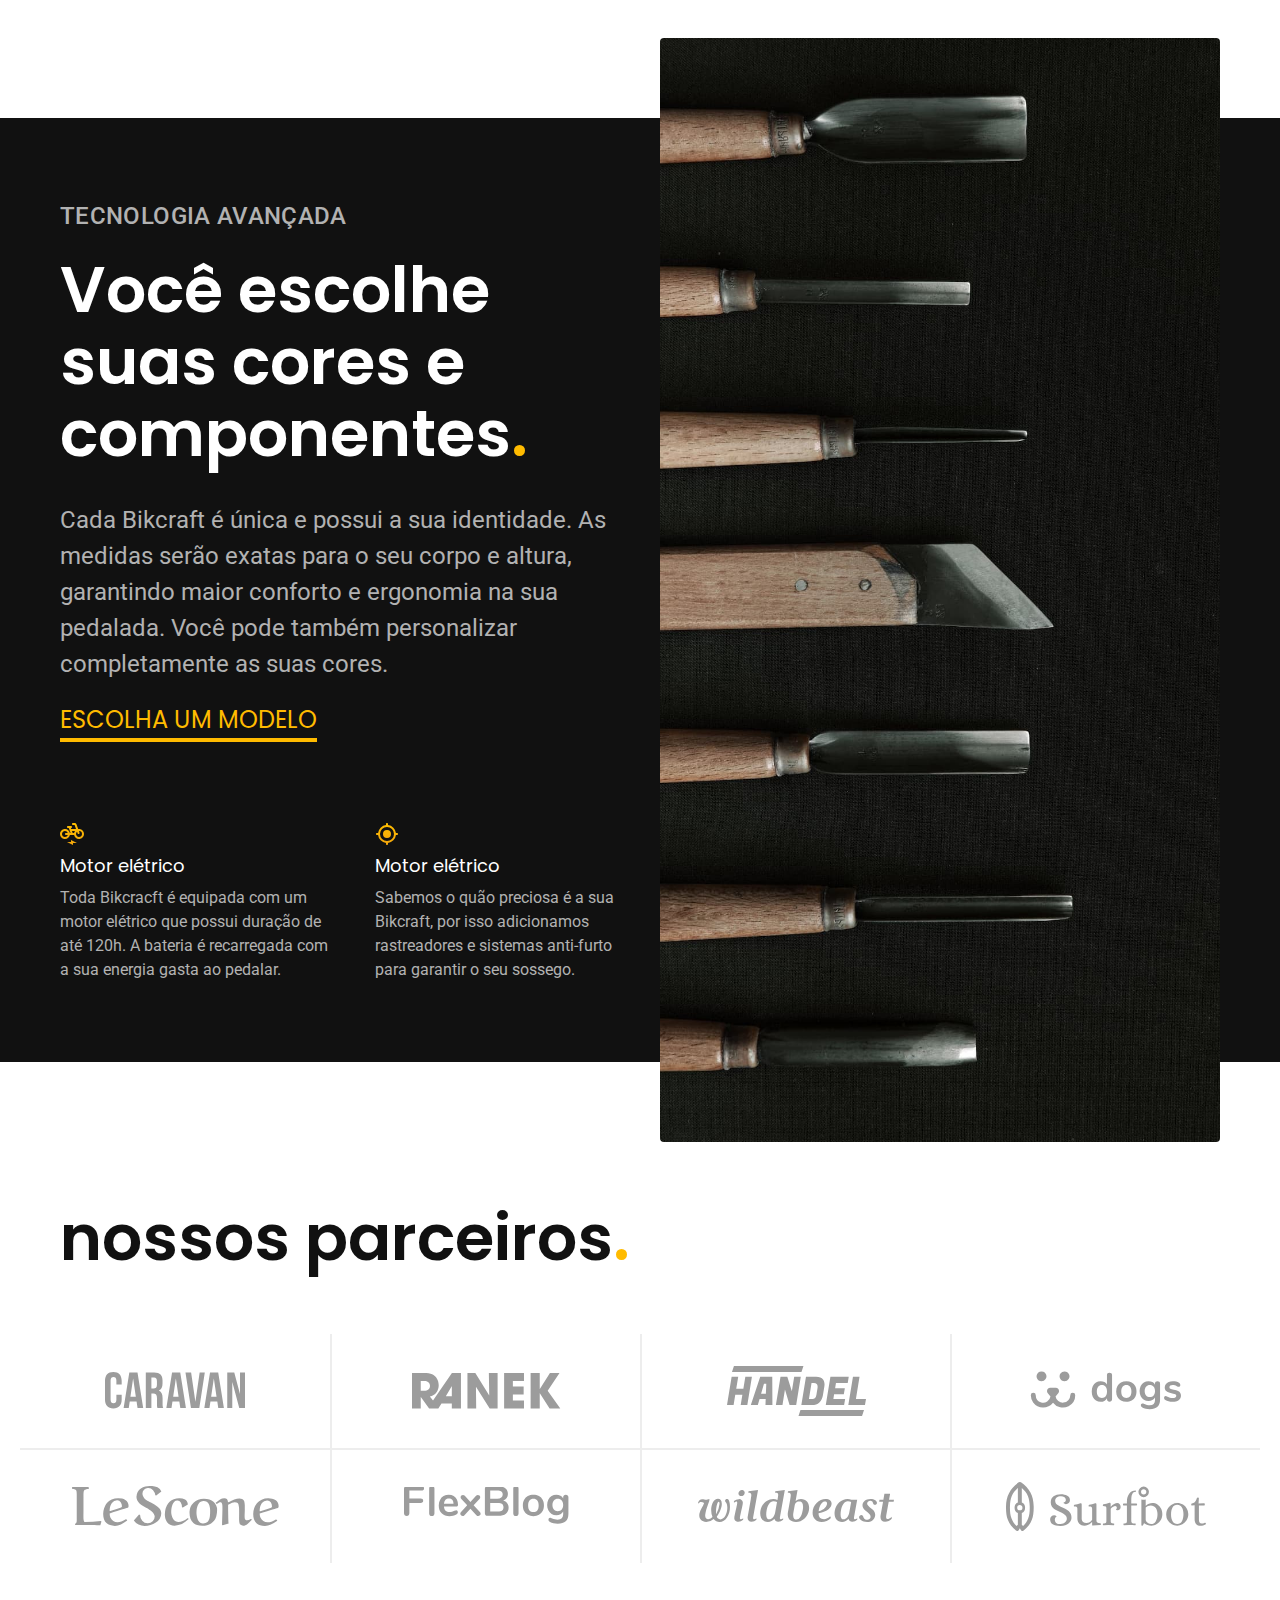
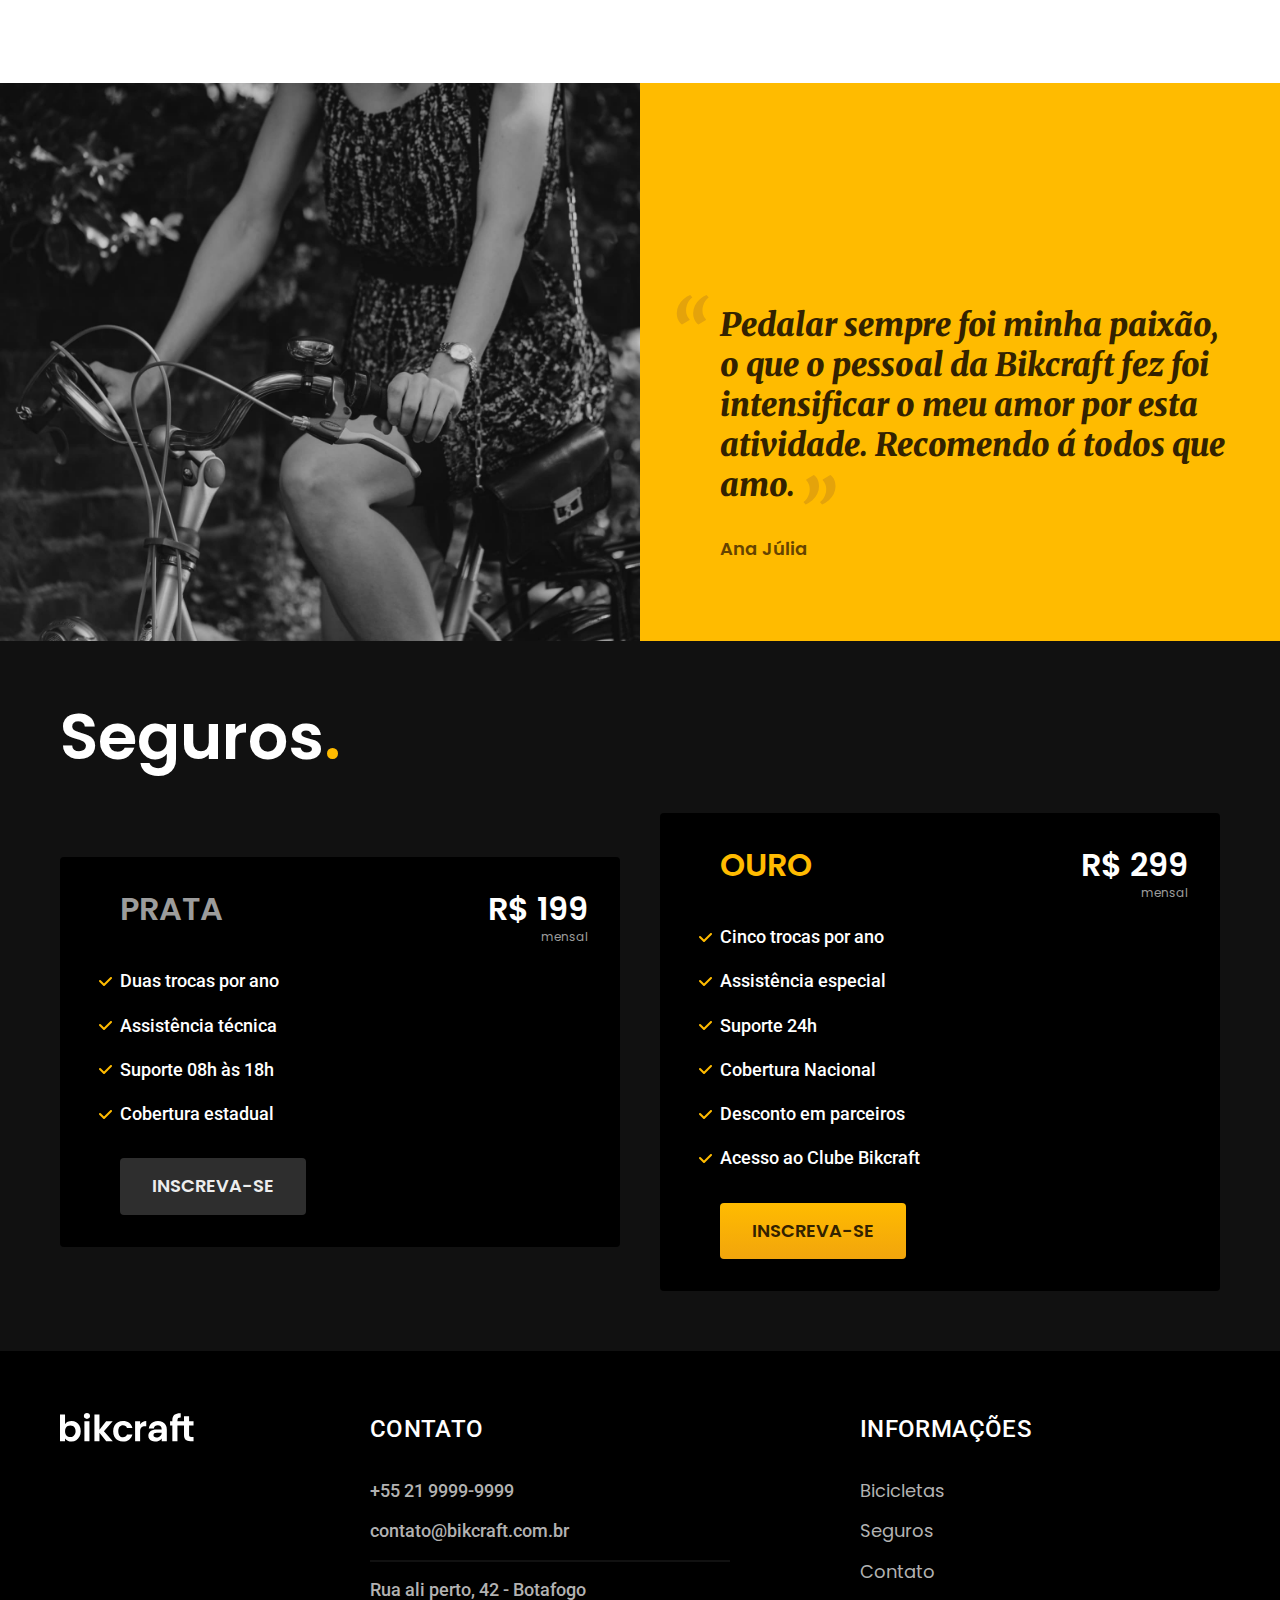
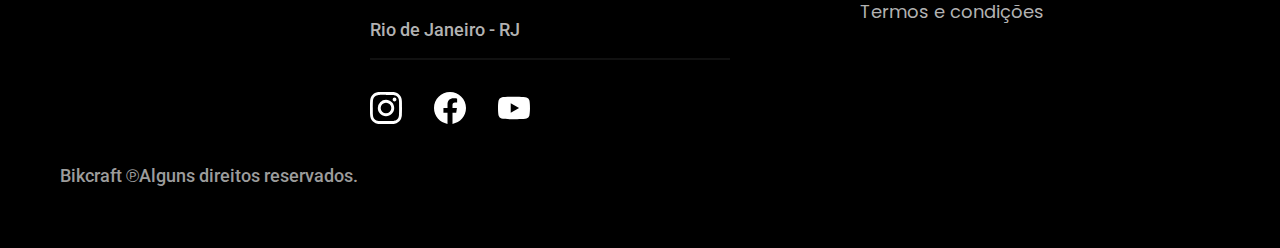
==== commit f3cb0d79: "bicicletas" ====
--- a/index.html
+++ b/index.html
@@ -53,7 +53,7 @@
         </a>
       </li>
       <li>
-        <a href="./bicicletas/magic.html">
+        <a href="./bicicletas/nimbus.html">
           <img src="./img/bicicletas/nimbus-home.jpg" alt="bicicleta preta">
           <h3 class="font-1-xl">Nimbus stark</h3>
           <span class="font-2-m">R$4999</span>
--- a/css/style.css
+++ b/css/style.css
@@ -10,4 +10,7 @@
 @import url("/css/home/depoimento.css");
 @import url("/css/seguros/seguros.css");
 @import url("/css/global/footer.css");
-@import url("/css/termos/termos.css");+@import url("/css/termos/termos.css");
+@import url("/css/bicicletas/bicicletas.css");
+@import url("/css/seguros/vantagens.css");
+@import url("/css/seguros/perguntas.css");
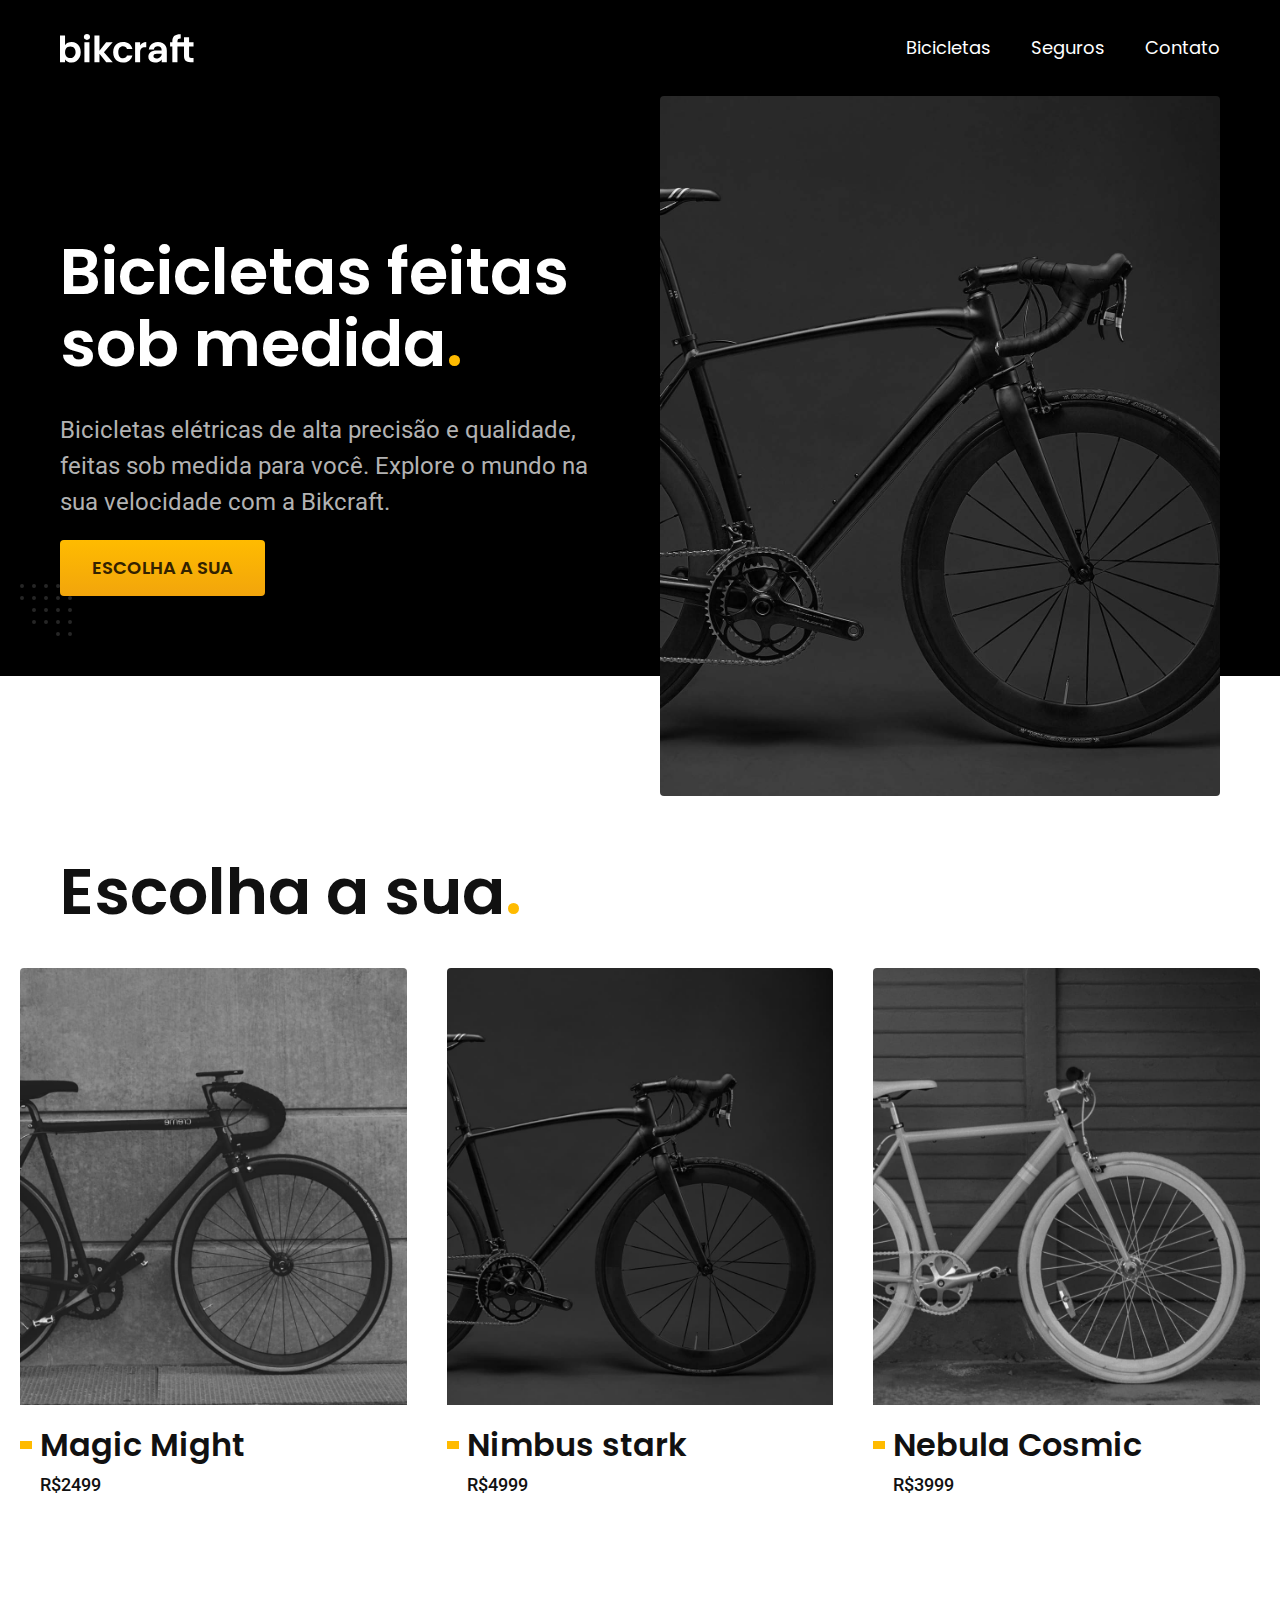
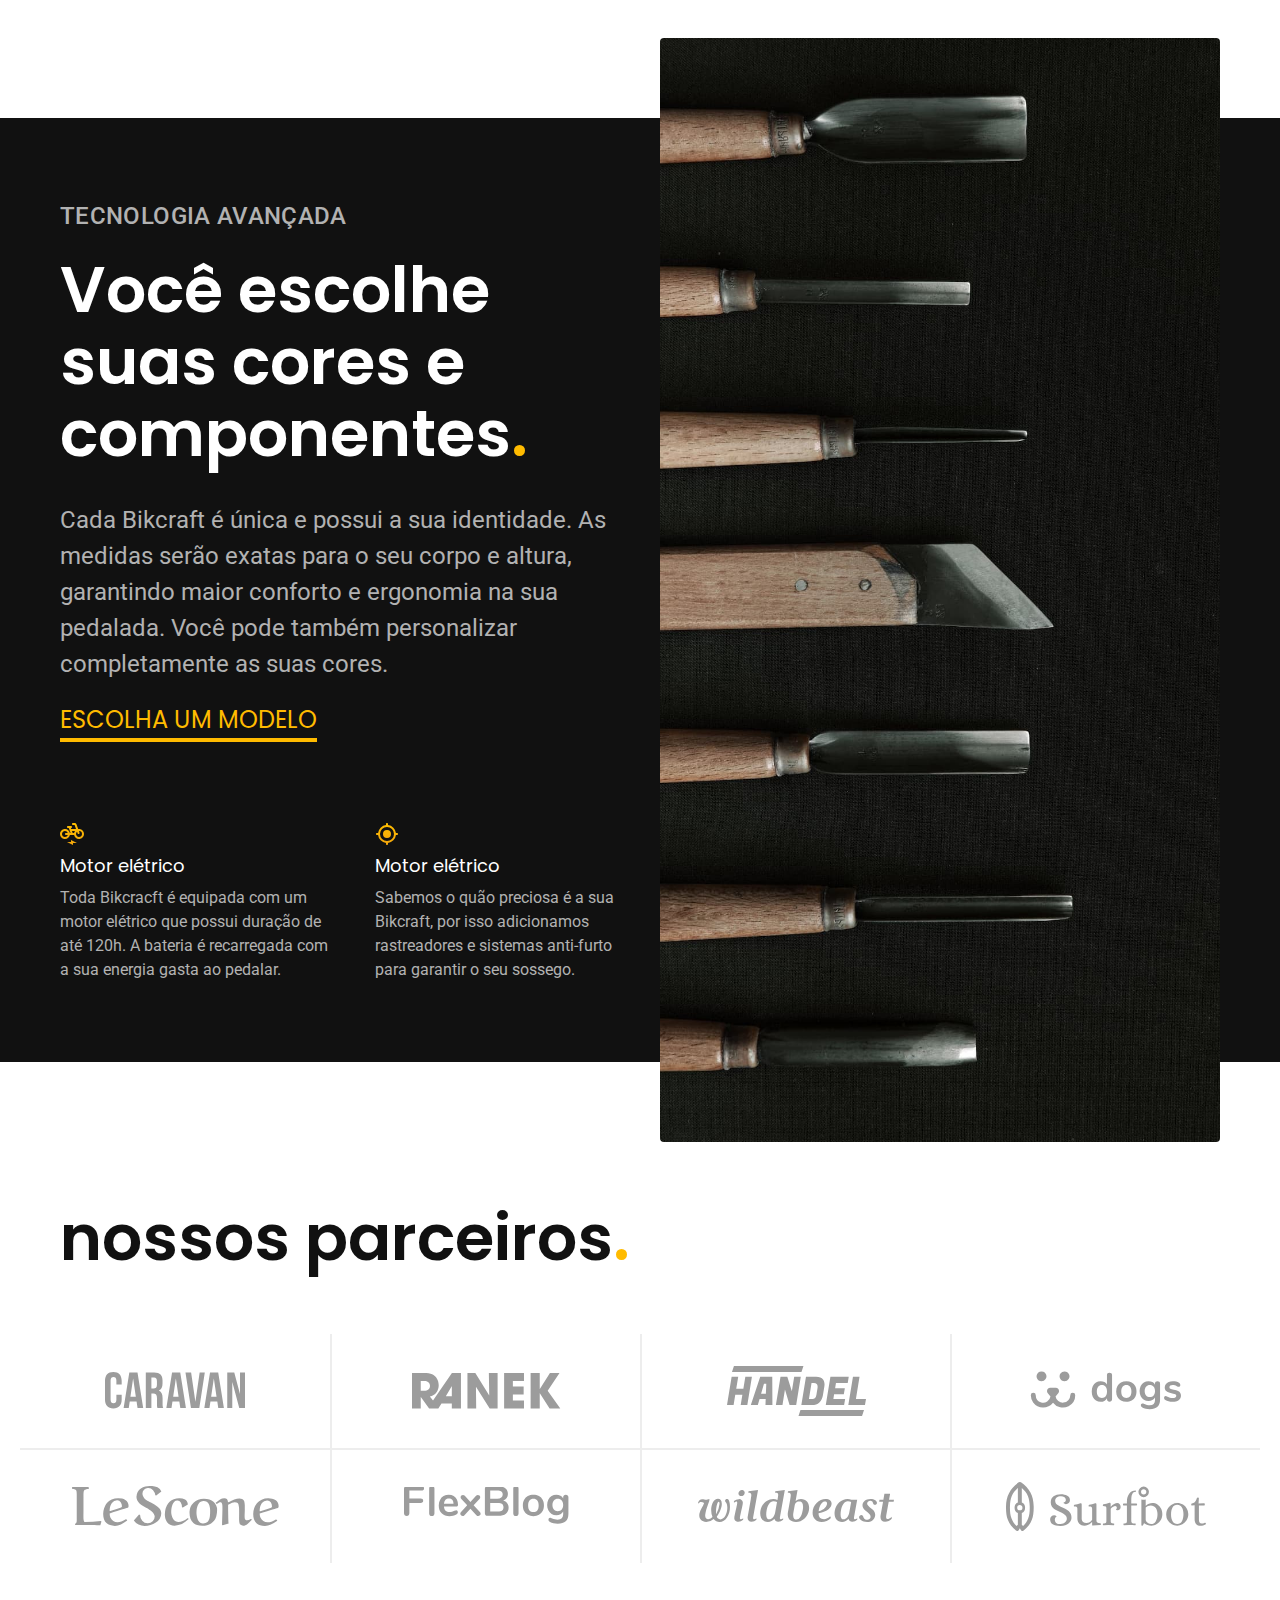
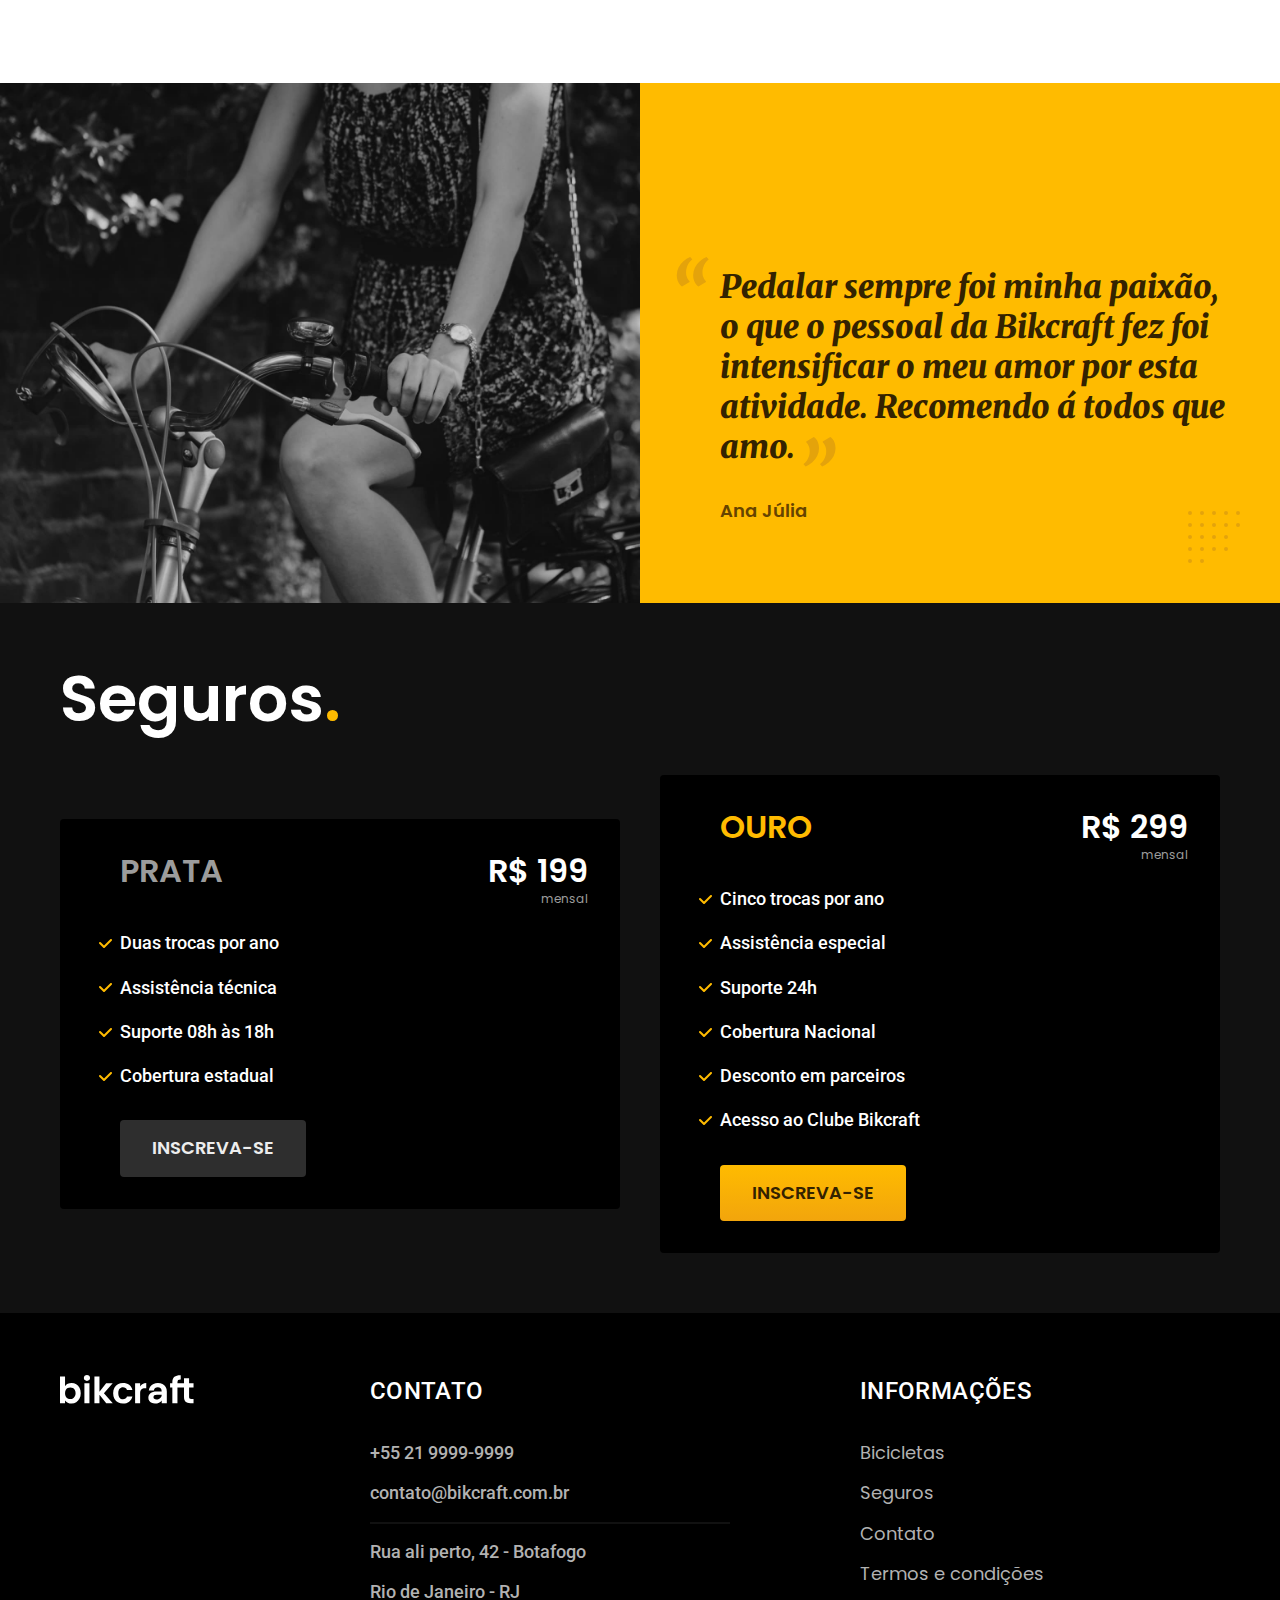
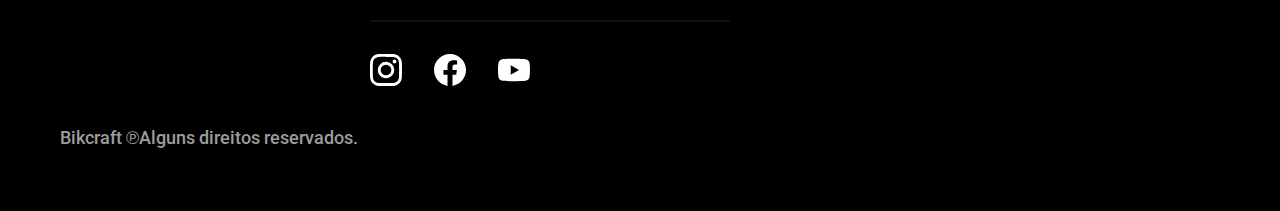
==== commit 2fdec013: "finalizado" ====
--- a/index.html
+++ b/index.html
@@ -1,12 +1,13 @@
 <!DOCTYPE html>
 
-<html>
+<html lang="pt-br">
 
-<head lang="pt-br">
+<head>
   <title>Bikcraft - Bicicletas Elétricas</title>
   <meta name="description" content="Bicicletas elétricas de alta precisão e qualidade feitas sob medida para o cliente. Explore o mundo na sua velocidade com Bikcraft">
   <meta charset="UTF-8">
   <meta name="viewport" content="width=device-width, initial-scale=1.0">
+  <link rel="preload" href="./css/style.css" as="style">
   <link rel="stylesheet" href="./css/style.css">
   <link rel="preconnect" href="https://fonts.googleapis.com">
   <link rel="preconnect" href="https://fonts.gstatic.com" crossorigin>
@@ -17,7 +18,7 @@
   <header class="header-bg">
     <div class="header container">
       <a href="./">
-        <img src="./img/bikcraft.svg" alt="">
+        <img src="./img/bikcraft.svg" alt="logo" width="136" height="32">
       </a>
       <nav aria-label="navegação-primaria">
         <ul class="header-menu cor-0 font-1-m">
@@ -36,9 +37,10 @@
         <p class="font-2-l cor-5">Bicicletas elétricas de alta precisão e qualidade, feitas sob medida para você. Explore o mundo na sua velocidade com a Bikcraft.</p>
         <a class="botao" href="./bicicletas.html">Escolha a sua</a>
       </div>
-      <div>
-        <img src="./img/fotos/introducao.jpg" alt="Bicicleta elétrica preta">
-      </div>
+      <picture>
+        <source media="(max-width: 800px)" srcset="/img/bicicletas/nimbus.jpg">
+        <img src="./img/fotos/introducao.jpg" alt="Bicicleta elétrica preta" width="1280" height="1600">
+      </picture>
     </div>
   </main>
 
@@ -47,21 +49,21 @@
     <ul class="bicicletas-item">
       <li>
         <a href="./bicicletas/magic.html">
-          <img src="./img/bicicletas/magic-home.jpg" alt="bicicleta preta">
+          <img src="./img/bicicletas/magic-home.jpg" alt="bicicleta preta" width="920" height="1040">
           <h3 class="font-1-xl">Magic Might</h3>
           <span class="font-2-m">R$2499</span>
         </a>
       </li>
       <li>
         <a href="./bicicletas/nimbus.html">
-          <img src="./img/bicicletas/nimbus-home.jpg" alt="bicicleta preta">
+          <img width="920" height="1040" src="./img/bicicletas/nimbus-home.jpg" alt="bicicleta preta">
           <h3 class="font-1-xl">Nimbus stark</h3>
           <span class="font-2-m">R$4999</span>
         </a>
       </li>
       <li>
-        <a href="./bicicletas/magic.html">
-          <img src="./img/bicicletas/nebula-home.jpg" alt="bicicleta branca">
+        <a href="./bicicletas/nebula.html">
+          <img width="920" height="1040" src="./img/bicicletas/nebula-home.jpg" alt="bicicleta branca">
           <h3 class="font-1-xl">Nebula Cosmic</h3>
           <span class="font-2-m">R$3999<span>
         </a>
@@ -78,38 +80,38 @@
         <a class="link" href="./bicicletas.html">Escolha um modelo</a>
         <div class="tecnologia-vantagens">
           <div>
-            <img src="./img/icones/eletrica.svg" alt="">
+            <img src="./img/icones/eletrica.svg" width="32" height="32" alt="">
             <h3 class="font-1-m cor-0">Motor elétrico</h3>
             <p class="font-2-s cor-5">Toda Bikcracft é equipada com um motor elétrico que possui duração de até 120h. A bateria é recarregada com a sua energia gasta ao pedalar.</p>
           </div>
           <div>
-            <img src="./img/icones/rastreador.svg" alt="">
+            <img width="32" height="32" src="./img/icones/rastreador.svg" alt="">
             <h3 class="font-1-m cor-0">Motor elétrico</h3>
             <p class="font-2-s cor-5">Sabemos o quão preciosa é a sua Bikcraft, por isso adicionamos rastreadores e sistemas anti-furto para garantir o seu sossego.</p>
           </div>
         </div>
       </div>
-      <div class="tecnologia-imagem"><img src="/img/fotos/tecnologia.jpg" alt=""></div>
+      <div class="tecnologia-imagem"><img width="1200" height="1920" src="/img/fotos/tecnologia.jpg" alt=""></div>
     </div>
   </article>
 
   <section class="parceiros" aria-label="Nossos parceiros">
     <h2 class="font-1-xxl container">nossos parceiros<span class="cor-p1">.</span></h2>
     <ul>
-      <li><img src="./img/parceiros/caravan.svg" alt="caravan"></li>
-      <li><img src="./img/parceiros/ranek.svg" alt="ranek.svg"></li>
-      <li><img src="./img/parceiros/handel.svg" alt=handel"></li>
-      <li><img src="./img/parceiros/dogs.svg" alt="dogs"></li>
-      <li><img src="./img/parceiros/lescone.svg" alt="lescone"></li>
-      <li><img src="./img/parceiros/flexblog.svg" alt="flexblog"></li>
-      <li><img src="./img/parceiros/wildbeast.svg" alt="wildbeast"></li>
-      <li><img src="./img/parceiros/surfbot.svg" alt="surfbot"></li>
+      <li><img width="140" height="38" src="./img/parceiros/caravan.svg" alt="caravan"></li>
+      <li><img width="149" height="36" src="./img/parceiros/ranek.svg" alt="ranek.svg"></li>
+      <li><img width="139" height="50" src="./img/parceiros/handel.svg" alt="handel"></li>
+      <li><img width="152" height="39" src="./img/parceiros/dogs.svg" alt="dogs"></li>
+      <li><img width="208" height="41" src="./img/parceiros/lescone.svg" alt="lescone"></li>
+      <li><img width="165" height="38" src="./img/parceiros/flexblog.svg" alt="flexblog"></li>
+      <li><img width="196" height="34" src="./img/parceiros/wildbeast.svg" alt="wildbeast"></li>
+      <li><img width="200" height="49" src="./img/parceiros/surfbot.svg" alt="surfbot"></li>
     </ul>
   </section>
 
   <section class="depoimento" aria-label="depoimento">
     <div>
-      <img src="./img/fotos/depoimento.jpg" alt="pessoa pedalando uma bicicleta bikcraft">
+      <img width="1560" height="1360" src="./img/fotos/depoimento.jpg" alt="pessoa pedalando uma bicicleta bikcraft">
     </div>
     <div class="depoimento-conteudo">
       <blockquote class="font-1-xl cor-p5">
@@ -151,7 +153,7 @@
 
   <footer class="footer-bg">
     <div class="footer container">
-      <img src="./img/bikcraft.svg" alt="">
+      <img width="136" height="32" src="./img/bikcraft.svg" alt="">
       <div class="footer-contato">
         <h3 class="font-2-l-b cor-0">Contato</h3>
         <ul class="font-2-m cor-5">
@@ -160,7 +162,7 @@
           <li>Rua ali perto, 42 - Botafogo</li>
           <li>Rio de Janeiro - RJ</li>
         </ul>
-        <div class="footer-redes"><a href=""><img src="./img/redes/instagram.svg" alt="Instagram"></a><a href=""><img src="./img/redes/facebook.svg" alt="Facebook"></a><a href=""><img src="./img/redes/youtube.svg" alt="Youtube"></a></div>
+        <div class="footer-redes"><a href=""><img width="32" height="32" src="./img/redes/instagram.svg" alt="Instagram"></a><a href=""><img width="32" height="32" src="./img/redes/facebook.svg" alt="Facebook"></a><a href=""><img width="32" height="32" src="./img/redes/youtube.svg" alt="Youtube"></a></div>
       </div>
       <div class="footer-informacoes">
         <h3 class="font-2-l-b cor-0">Informações</h3>
--- a/css/style.css
+++ b/css/style.css
@@ -14,3 +14,9 @@
 @import url("/css/bicicletas/bicicletas.css");
 @import url("/css/seguros/vantagens.css");
 @import url("/css/seguros/perguntas.css");
+@import url("/css/bicicleta/bicicleta.css");
+@import url("/css/bicicleta/seguro.css");
+@import url("/css/contato/contato.css");
+@import url("/css/contato/lojas.css");
+@import url("/css/utilidades/formulario.css");
+@import url("/css/orcamento/orcamento.css");
--- a/css/style.css
+++ b/css/style.css
@@ -14,3 +14,9 @@
 @import url("/css/bicicletas/bicicletas.css");
 @import url("/css/seguros/vantagens.css");
 @import url("/css/seguros/perguntas.css");
+@import url("/css/bicicleta/bicicleta.css");
+@import url("/css/bicicleta/seguro.css");
+@import url("/css/contato/contato.css");
+@import url("/css/contato/lojas.css");
+@import url("/css/utilidades/formulario.css");
+@import url("/css/orcamento/orcamento.css");
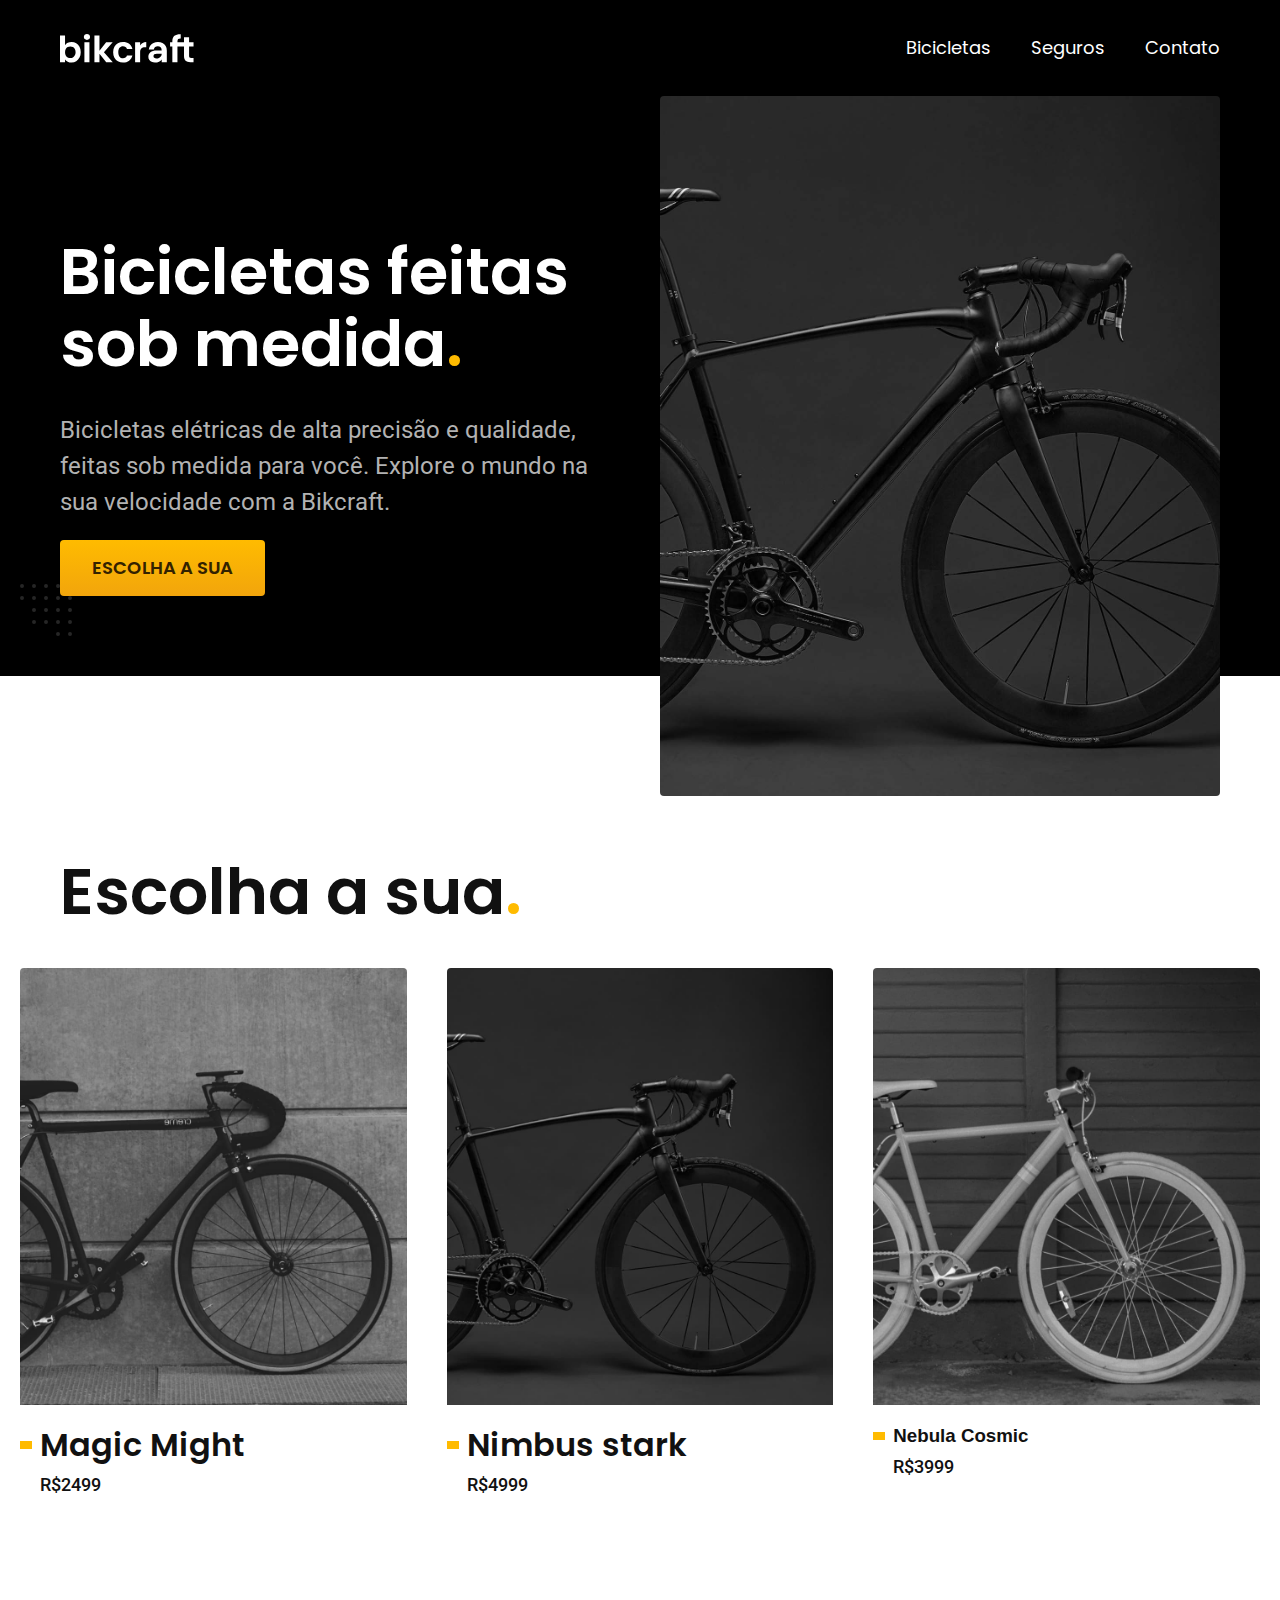
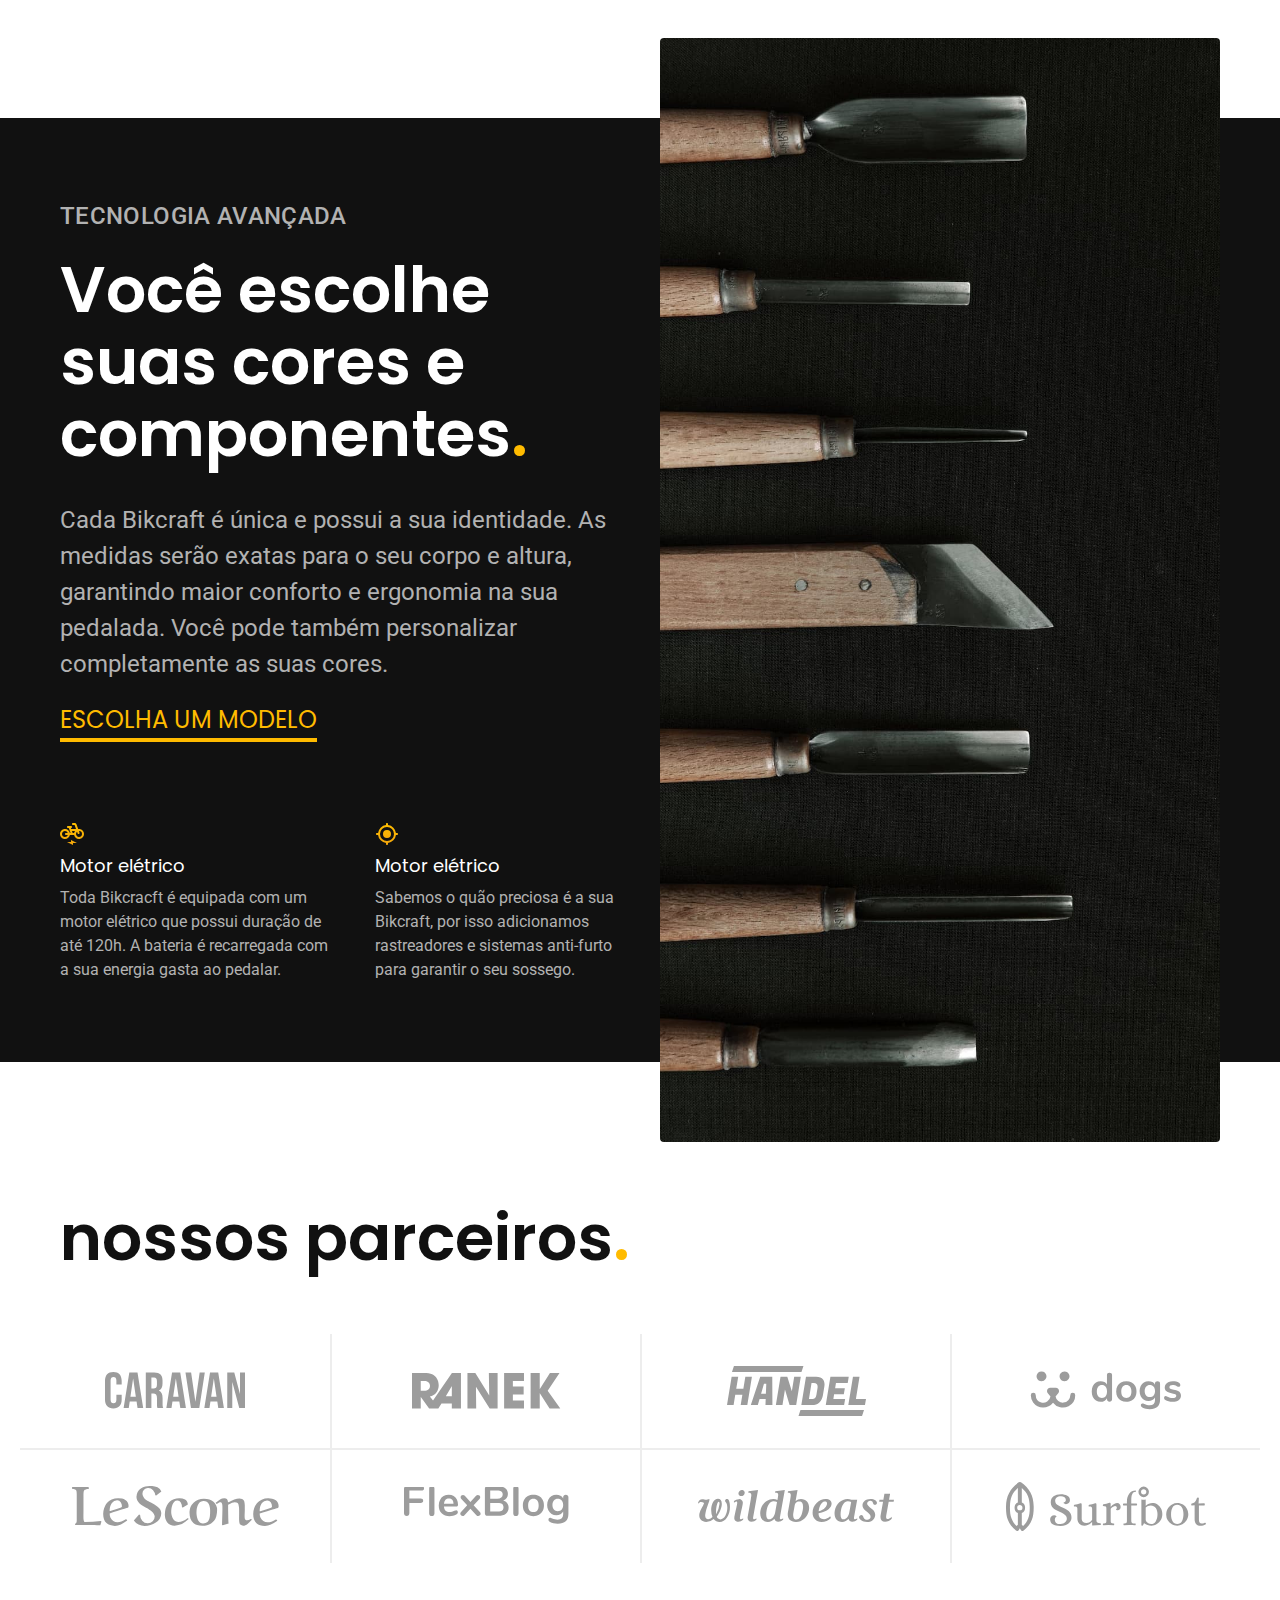
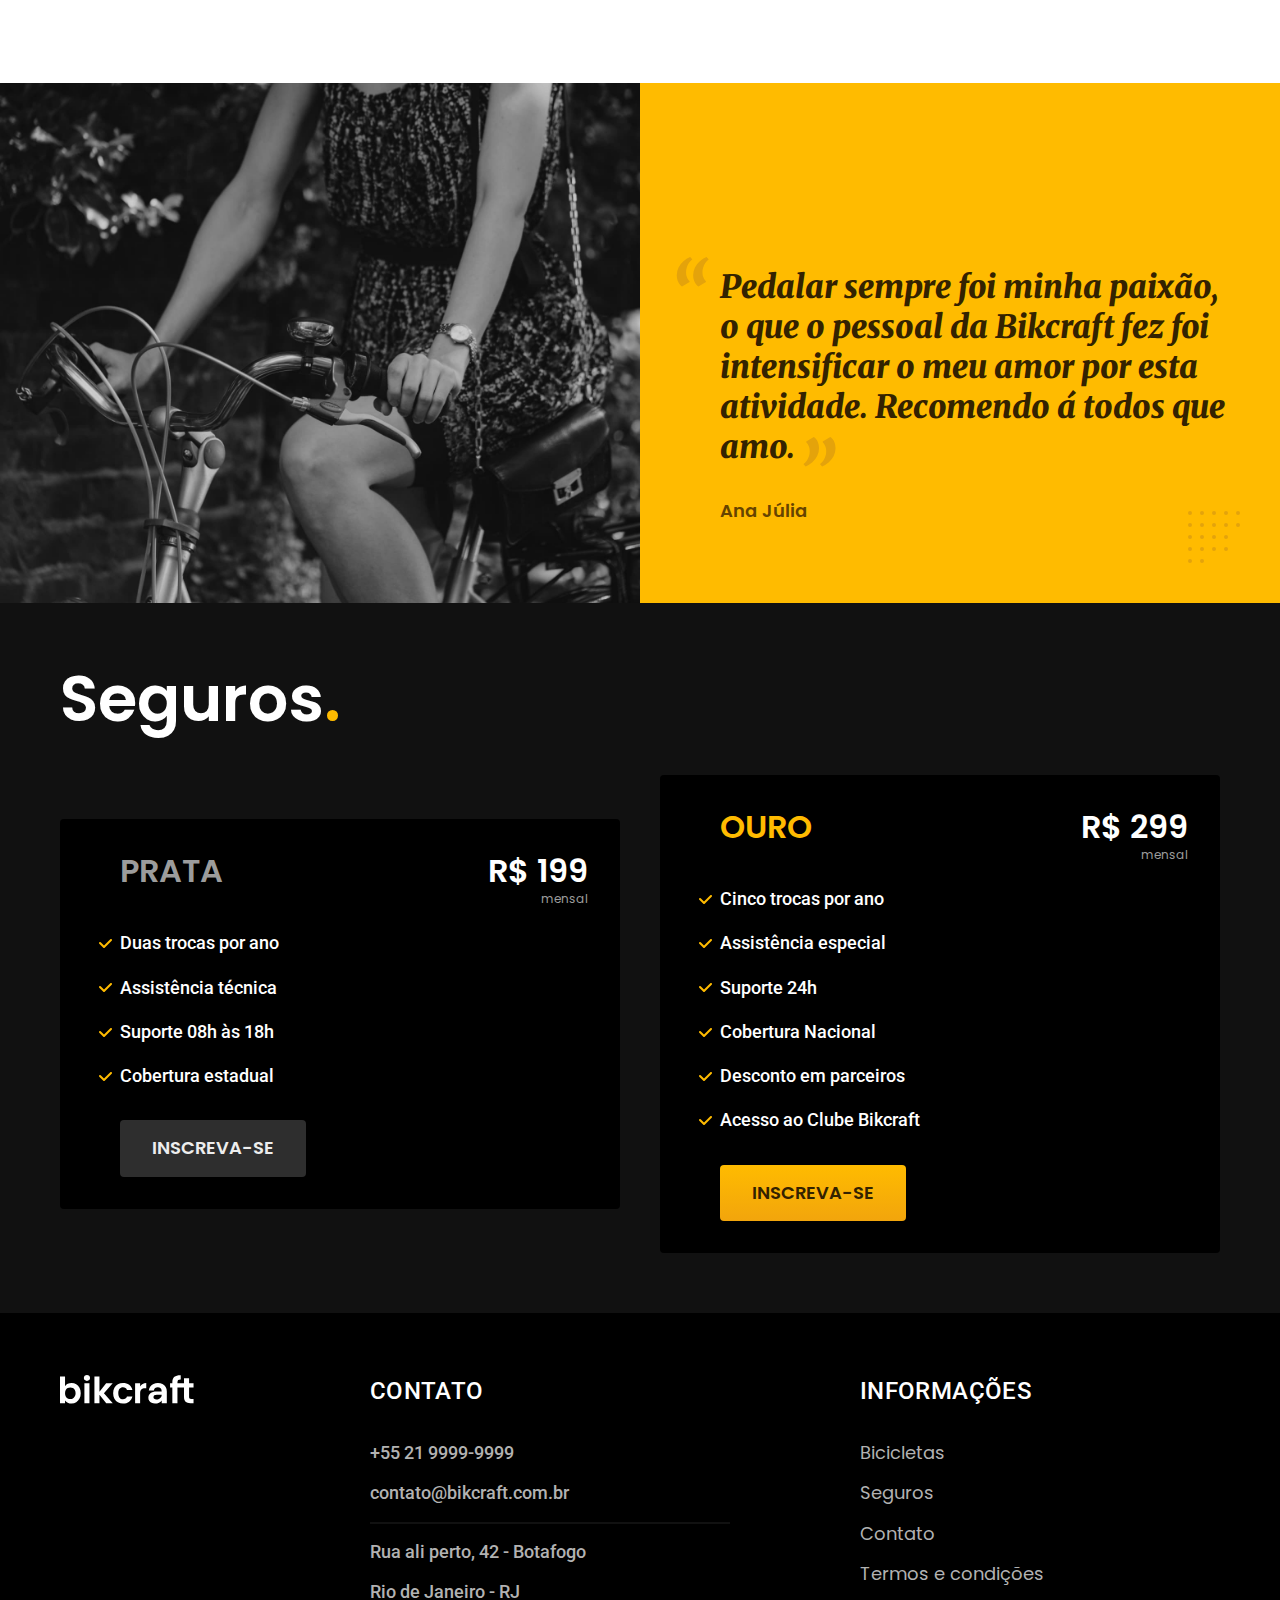
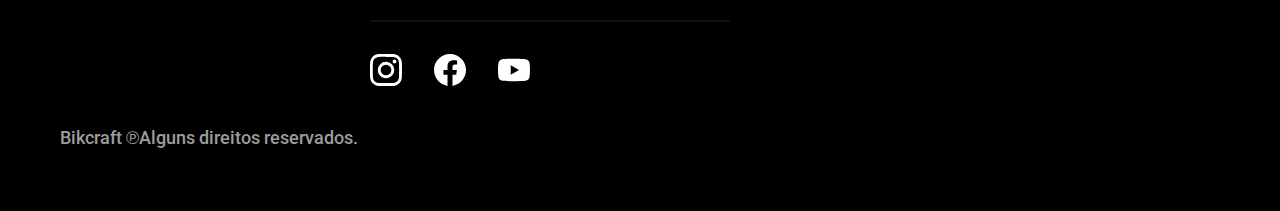
==== commit c70940ed: "primeiros-scripts" ====
--- a/index.html
+++ b/index.html
@@ -22,7 +22,7 @@
       </a>
       <nav aria-label="navegação-primaria">
         <ul class="header-menu cor-0 font-1-m">
-          <li><a href="/bicicletas.html">Bicicletas</a></li>
+          <li><a class="teste" href="/bicicletas.html" >Bicicletas</a></li>
           <li><a href="/seguros.html">Seguros</a></li>
           <li><a href="/contato.html">Contato</a></li>
         </ul>
@@ -64,7 +64,7 @@
       <li>
         <a href="./bicicletas/nebula.html">
           <img width="920" height="1040" src="./img/bicicletas/nebula-home.jpg" alt="bicicleta branca">
-          <h3 class="font-1-xl">Nebula Cosmic</h3>
+          <h3  font-1-xl">Nebula Cosmic</h3>
           <span class="font-2-m">R$3999<span>
         </a>
       </li>
@@ -180,6 +180,9 @@
       </div>
     </div>
   </footer>
+
+  <script src="javascript/script.js"></script>
+  
 </body>
 
 </html>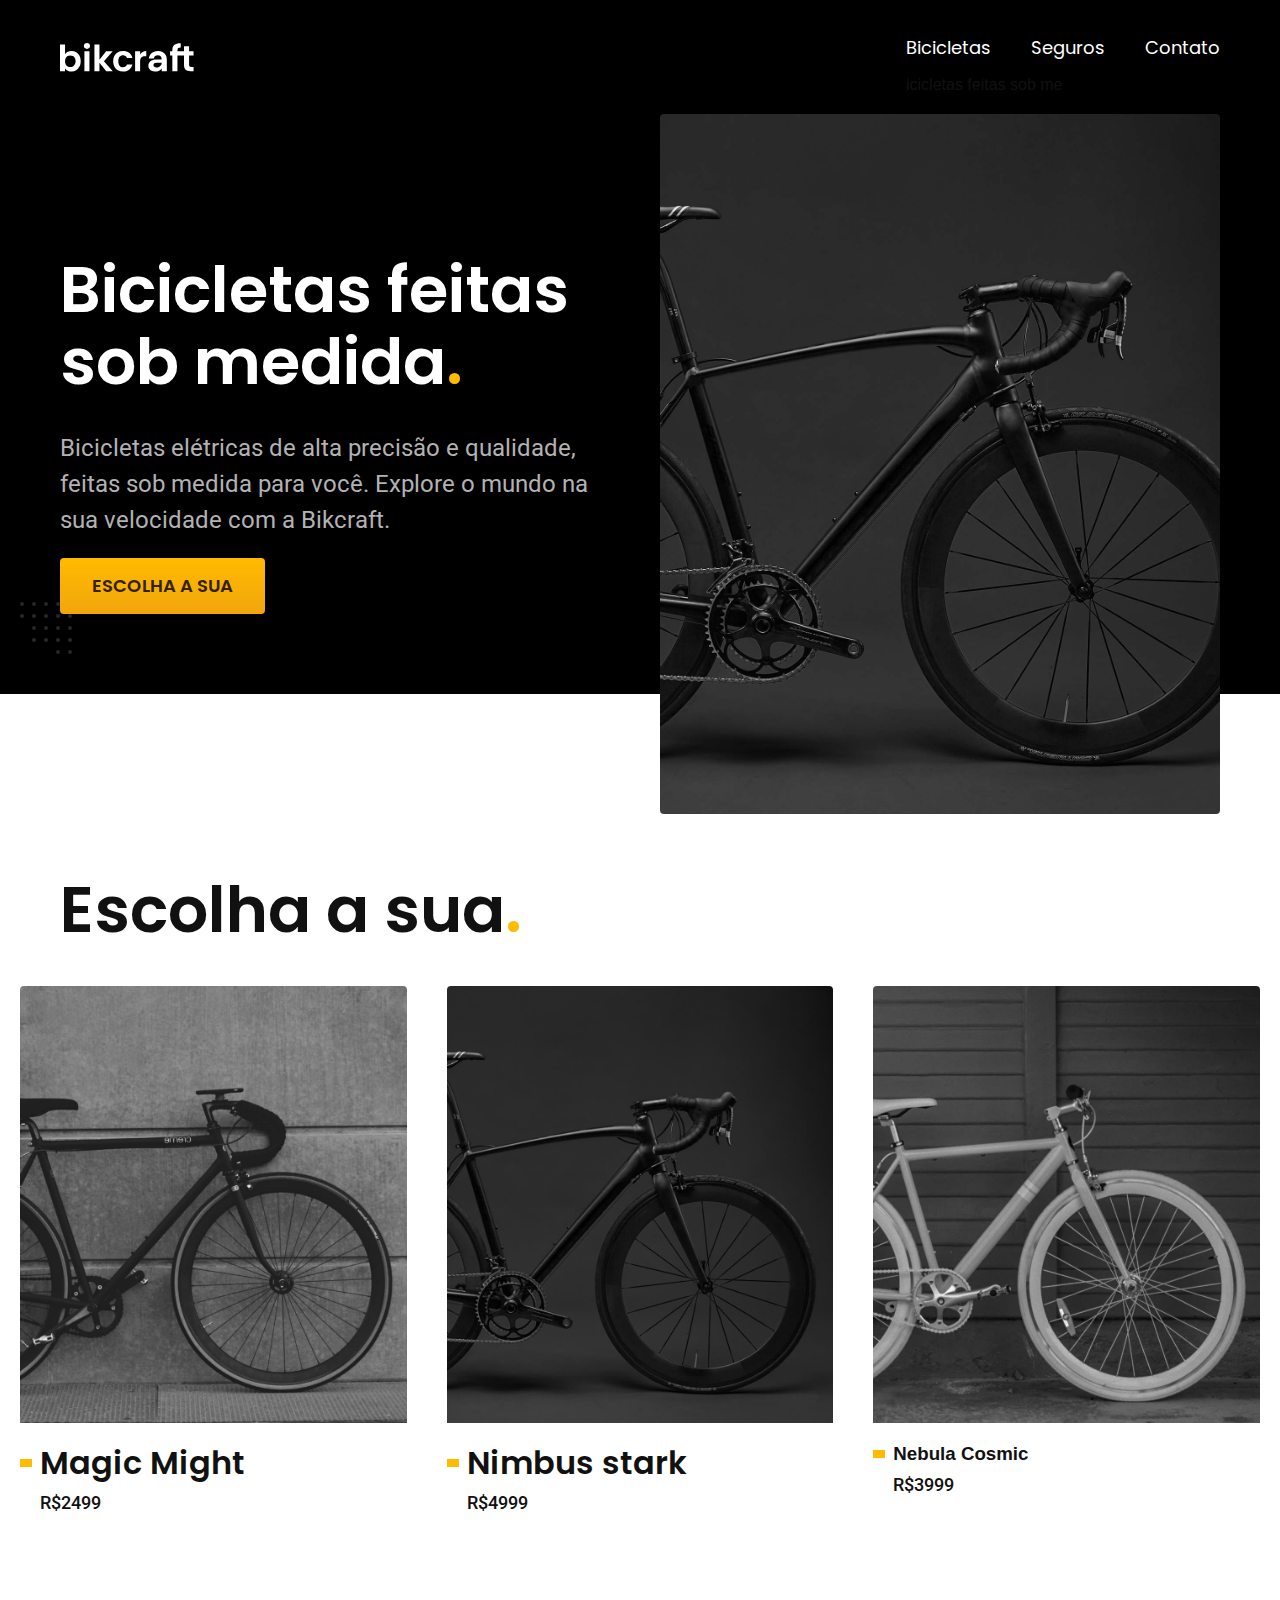
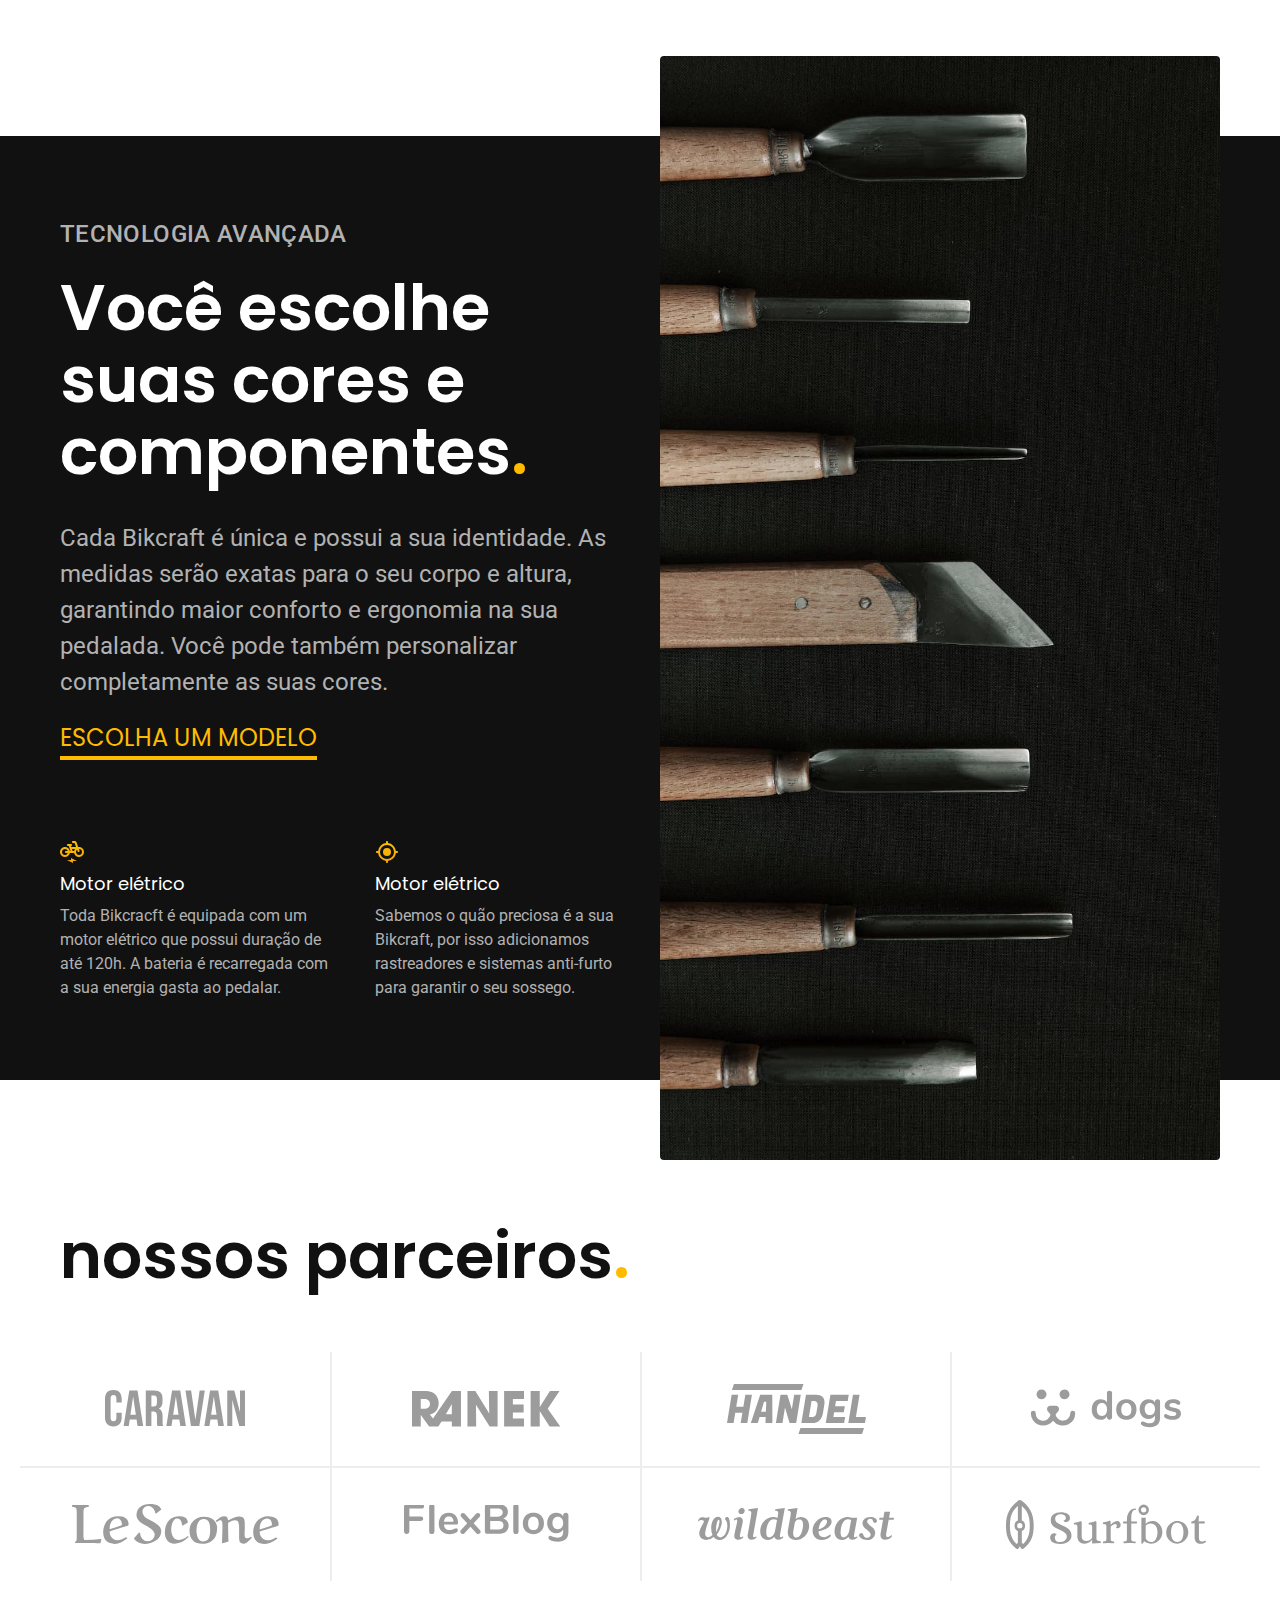
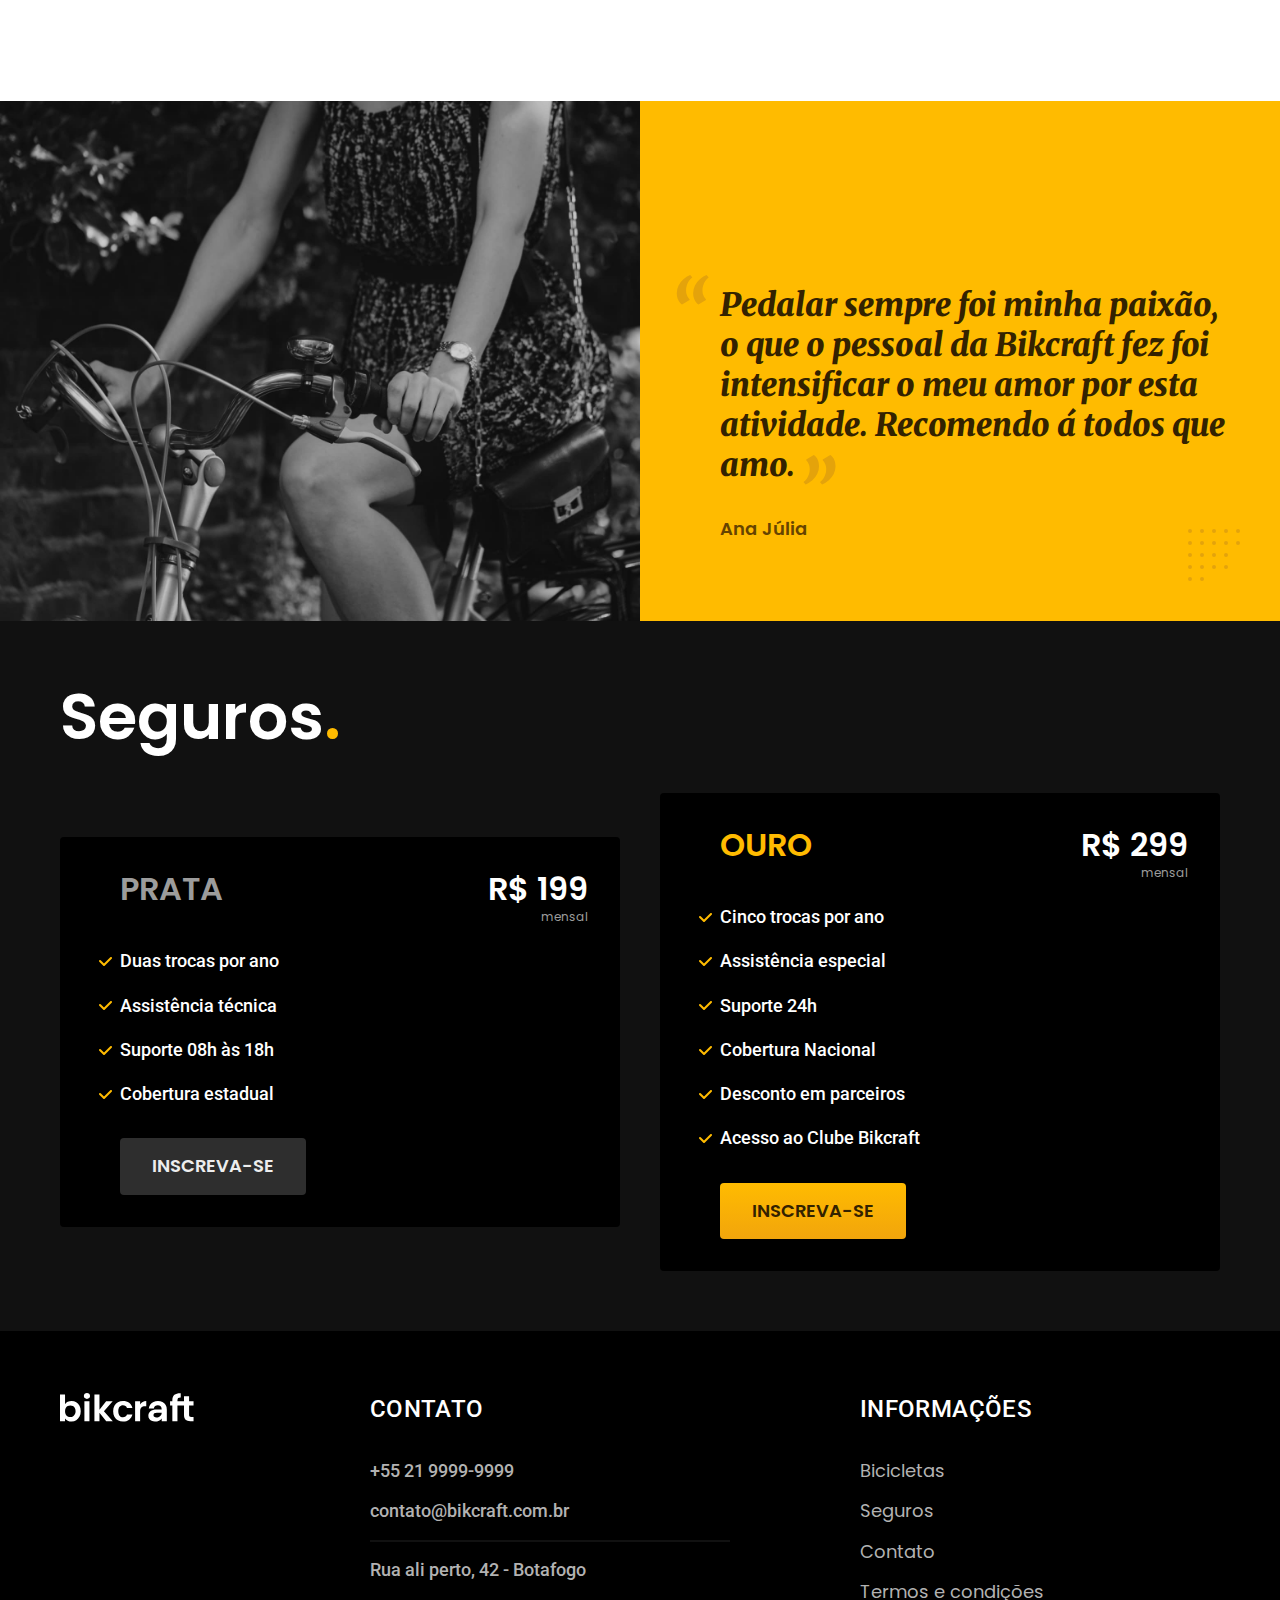
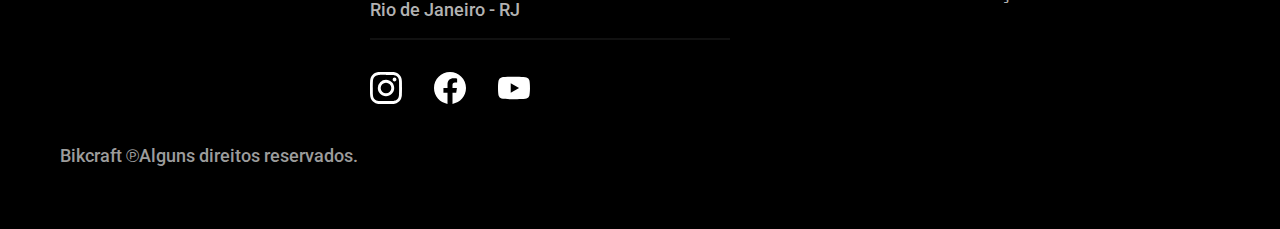
==== commit 4f91ca52: "otimizado-producao" ====
--- a/index.html
+++ b/index.html
@@ -3,16 +3,22 @@
 <html lang="pt-br">
 
 <head>
+
   <title>Bikcraft - Bicicletas Elétricas</title>
   <meta name="description" content="Bicicletas elétricas de alta precisão e qualidade feitas sob medida para o cliente. Explore o mundo na sua velocidade com Bikcraft">
   <meta charset="UTF-8">
   <meta name="viewport" content="width=device-width, initial-scale=1.0">
-  <link rel="preload" href="./css/style.css" as="style">
-  <link rel="stylesheet" href="./css/style.css">
+  <link rel="icon" href="favicon.svg" type="image/svg+xml">
+
+  <link rel="preload" href="./css/style.min.css" as="style">
+  <link rel="stylesheet" href="./css/style.min.css">
   <link rel="preconnect" href="https://fonts.googleapis.com">
   <link rel="preconnect" href="https://fonts.gstatic.com" crossorigin>
   <link href="https://fonts.googleapis.com/css2?family=Merriweather:ital,wght@1,900&family=Poppins:wght@400;600&family=Roboto:wght@400;500&display=swap" rel="stylesheet">
-</head>
+  <script>
+    document.documentElement.classList.add('js')
+  </script>
+
 
 <body>
   <header class="header-bg">
@@ -22,10 +28,10 @@
       </a>
       <nav aria-label="navegação-primaria">
         <ul class="header-menu cor-0 font-1-m">
-          <li><a class="teste" href="/bicicletas.html" >Bicicletas</a></li>
+          <li><a class="teste" href="/bicicletas.html">Bicicletas</a></li>
           <li><a href="/seguros.html">Seguros</a></li>
           <li><a href="/contato.html">Contato</a></li>
-        </ul>
+        </ul>icicletas feitas sob me
       </nav>
     </div>
   </header>
@@ -33,11 +39,11 @@
   <main class="introducao-bg">
     <div class="introducao container">
       <div class="introducao-conteudo">
-        <h1 class="font-1-xxl cor-0">Bicicletas feitas sob medida<span class="cor-p1">.</span></h1>
-        <p class="font-2-l cor-5">Bicicletas elétricas de alta precisão e qualidade, feitas sob medida para você. Explore o mundo na sua velocidade com a Bikcraft.</p>
-        <a class="botao" href="./bicicletas.html">Escolha a sua</a>
+        <h1 class="font-1-xxl cor-0 fadeInDown" data-anime="200">Bicicletas feitas sob medida<span class="cor-p1">.</span></h1>
+        <p class="font-2-l cor-5 fadeInDown" data-anime="400">Bicicletas elétricas de alta precisão e qualidade, feitas sob medida para você. Explore o mundo na sua velocidade com a Bikcraft.</p>
+        <a class="botao fadeInDown" href="./bicicletas.html" data-anime="600">Escolha a sua</a>
       </div>
-      <picture>
+      <picture data-anime="800" class="fadeInDown">
         <source media="(max-width: 800px)" srcset="/img/bicicletas/nimbus.jpg">
         <img src="./img/fotos/introducao.jpg" alt="Bicicleta elétrica preta" width="1280" height="1600">
       </picture>
@@ -64,7 +70,7 @@
       <li>
         <a href="./bicicletas/nebula.html">
           <img width="920" height="1040" src="./img/bicicletas/nebula-home.jpg" alt="bicicleta branca">
-          <h3  font-1-xl">Nebula Cosmic</h3>
+          <h3 font-1-xl">Nebula Cosmic</h3>
           <span class="font-2-m">R$3999<span>
         </a>
       </li>
@@ -181,8 +187,9 @@
     </div>
   </footer>
 
-  <script src="javascript/script.js"></script>
-  
+  <script src="javascript/simple-anime.js"></script>
+  <script src="javascript/script.js">
+  </script>
 </body>
 
 </html>--- a/css/style.min.css
+++ b/css/style.min.css
@@ -0,0 +1 @@
+.js .fadeInDown{transform:translate3d(0,-20px,0)}.js .fadeInUp{transform:translate3d(0,20px,0)}.js .fadeInRight{transform:translate3d(20px,0,0)}.js .fadeInLeft{transform:translate3d(-20px,0,0)}.js [data-anime]{opacity:0}.js .anime{opacity:1;transform:none;transition:transform .8s,opacity .8s}.header-bg{background-color:var(--cor-12)}.header{display:flex;flex-wrap:wrap;gap:20px;justify-content:space-between;align-items:center;padding-top:20px;padding-bottom:20px}.header-menu a{display:inline-block;padding:16px 0;border-radius:4px;position:relative}.header-menu{display:flex;flex-wrap:wrap;gap:40px}.header-menu a::after{display:block;content:"";width:0;height:2px;background:var(--cor-0);margin-top:4px;transition:.3s;position:absolute}.header-menu a.ativo::after,.header-menu a:hover:after{width:100%}@media (max-width:800px){.header-menu a::after{display:none}.header-menu a:hover{background-color:var(--cor-10)}.header-menu{gap:20px}.header-menu a{background:var(--cor-11);padding:12px 12px}}@media (max-width:600px){.header-menu{gap:12px}.header-menu a{padding:8px 12px;font-size:14px}}body{margin:0;padding:0;font-family:Arial,Helvetica,sans-serif;color:#111}blockquote,dd,h1,h2,h3,h4,p,ul{margin:0;padding:0;list-style:none}button{border:none}a{text-decoration:none;color:inherit}img{max-width:100%;height:auto;display:block}img[src$=".jpg"]{border-radius:4px}.introducao-bg{background:var(--cor-12) url("/img/dec/bottom-left.svg") no-repeat bottom 160px left 20px;box-shadow:inset 0 -120px var(--cor-0)}.introducao{display:grid;grid-template-columns:1fr 1fr;gap:0 40px}.introducao img{height:100%;border-radius:4px;object-fit:cover;width:100%}.introducao-conteudo{align-self:end;padding-bottom:200px}.introducao h1{margin-bottom:32px}.introducao p{margin-bottom:20px}@media (max-width:1200px){.introducao{grid-template-columns:1fr}.introducao-conteudo{padding-bottom:40px}.introducao-bg{padding-top:30px;background:var(--cor-11)}.introducao img{height:300px;width:100%}}@media (max-width:800px){.introducao h1{font-size:36px}.introducao p{font-size:16px}.botao{padding:12px 16px;font-size:16px}.introducao-conteudo{padding-bottom:40px}.introducao-bg{padding-top:30px;background:var(--cor-11)}.introducao img{height:300px;width:100%}}.container{max-width:1200px;padding-left:20px;padding-right:20px;margin-right:auto;margin-left:auto;box-sizing:border-box}.botao{padding:16px 32px;background:linear-gradient(#fb0,#f2a50c);display:inline-block;border-radius:4px;box-shadow:0 1px rgba(0,0,0,.1);text-transform:uppercase;color:var(--cor-p5);font:600 1.125rem/1.35 Poppins,sans-serif;max-width:max-content;border:none;cursor:pointer}.botao:hover{background:linear-gradient(#ffb60d,#e59317)}.botao.secundario{background:var(--cor-10);color:var(--cor-2)}.botao.seta{display:flex;align-items:center}.botao.seta::after{content:"";display:inline-block;width:18px;height:10px;margin-left:12px;background:url("../img/icones/seta.svg");transition:transform .2s}.botao.seta:hover::after{transform:translateX(4px)}.botao.secundario:hover{background:var(--cor-9)}.link{display:inline-block;color:var(--cor-p1);font:400 1.5rem/1.5 Poppins,sans-serif;text-transform:uppercase}.link::after{display:block;content:"";width:100%;background:currentColor;height:4px}.link:hover{color:var(--cor-0)}.titulo-bg{padding-top:60px;padding-bottom:60px;background-color:var(--cor-11)}.titulo{background:url("../img/dec/top-right.svg") no-repeat top right 20px}.titulo p{margin-bottom:4px}@media (max-width:800px){.titulo-bg{padding-top:40px;padding-bottom:40px}.titulo p{font-size:1rem;text-transform:lowercase;font-weight:400}}.font-1-xs{font:400 0.75rem/1.33 Poppins,sans-serif}.font-2-xs{font:400 0.875rem/1.43 Roboto,sans-serif}.font-1-s{font:400 1rem/1.5 Poppins,sans-serif}.font-2-s{font:400 1rem/1.5 Roboto,sans-serif}.font-1-m,.font-1-m-b{font:400 1.125rem/1.35 Poppins,sans-serif}.font-1-m-b{font-weight:600}.font-2-m{font:500 1.125rem/1.35 Roboto,sans-serif}.font-1-l{font:400 1.5rem/1.5 Poppins,sans-serif}.font-2-l,.font-2-l-b{font:400 1.5rem/1.5 Roboto,sans-serif}.font-2-l-b{font-weight:500;letter-spacing:.015em;text-transform:uppercase}.font-1-xl{font:600 2rem/1.25 Poppins,sans-serif}.font-2-xl{font:500 2rem/1.25 Roboto,sans-serif}.font-1-xxl{font:600 4rem/1.125 Poppins,sans-serif}@media (max-width:1200px){.font-1-xxl{font-size:3rem}.font-2-l,.font-2-l-b{font-size:1.125rem}}@media (max-width:800px){.font-1-xxl{font-size:2rem}.font-1-xl{font-size:1.5rem}.font-2-xl{font-size:1.5rem}}:root{--cor-0:#fff;--cor-1:#f7f7f7;--cor-2:#ededed;--cor-3:#dedede;--cor-4:#cccccc;--cor-5:#b2b2b2;--cor-6:#9c9c9c;--cor-7:#717171;--cor-8:#595959;--cor-9:#404040;--cor-10:#2e2e2e;--cor-11:#111;--cor-12:#000;--cor-p1:#ffbb00;--cor-p2:#e4a30b;--cor-p3:#a66f00;--cor-p4:#664400;--cor-p5:#332200}.cor-0{color:var(--cor-0)}.cor-1{color:var(--cor-1)}.cor-2{color:var(--cor-2)}.cor-3{color:var(--cor-3)}.cor-4{color:var(--cor-4)}.cor-5{color:var(--cor-5)}.cor-6{color:var(--cor-6)}.cor-7{color:var(--cor-7)}.cor-8{color:var(--cor-8)}.cor-9{color:var(--cor-9)}.cor-10{color:var(--cor-10)}.cor-11{color:var(--cor-11)}.cor-12{color:var(--cor-12)}.cor-p1{color:var(--cor-p1)}.cor-p2{color:var(--cor-p2)}.cor-p3{color:var(--cor-p3)}.cor-p4{color:var(--cor-p4)}.cor-p5{color:var(--cor-p5)}.cor-p6{color:var(--cor-p6)}.bicicletas-lista{padding-top:60px;padding-bottom:120px}.bicicletas-lista h2{margin-bottom:40px}.bicicletas-lista ul{display:flex;gap:40px;padding:0 20px 20px;max-width:1400px;margin:auto;overflow-x:auto}#bicicleta .bicicletas-lista ul{padding:0 0 20px 0}.bicicletas-lista li{min-width:280px}.bicicletas-lista img{padding-bottom:20px}.bicicletas-lista a{display:block}.bicicletas-lista h3{margin-bottom:8px;display:flex;align-items:center}.bicicletas-lista h3::before{content:"";margin-right:8px;display:block;width:12px;height:8px;background:var(--cor-p1);transition:width .2s}.bicicletas-lista a:hover h3::before{width:24px}.bicicletas-lista li span{padding-left:20px}@media (max-width:800px){.bicicletas-lista{padding-top:60px;padding-bottom:60px}.bicicletas-lista ul{gap:20px}}.tecnologia-bg{background-color:var(--cor-11);box-shadow:inset 0 80px var(--cor-0),inset 0 -80px var(--cor-0)}.tecnologia{display:grid;grid-template-columns:1fr 1fr;gap:40px}.tecnologia-conteudo{padding-top:160px;padding-bottom:160px}.tecnologia-imagem img{height:100%;object-fit:cover;object-position:left;width:100%}.tecnologia-conteudo>span{display:block;margin-bottom:20px}.tecnologia-conteudo h2{display:block;margin-bottom:32px}.tecnologia-conteudo>p{margin-bottom:20px}.tecnologia-conteudo a{margin-bottom:80px}.tecnologia-vantagens{display:flex;gap:40px}.tecnologia-vantagens h3{margin-bottom:8px;width:max-content}.tecnologia-vantagens img{width:24px;margin-bottom:8px}@media (max-width:800px){.tecnologia{grid-template-columns:1fr}.tecnologia-conteudo{padding-top:60px;padding-bottom:60px}.tecnologia-bg{box-shadow:none}.tecnologia-imagem{display:none}.tecnologia-conteudo a{margin-bottom:60px}}@media (max-width:600px){.tecnologia-vantagens{flex-direction:column}}.parceiros{padding-top:60px;padding-bottom:120px}.parceiros h2{margin-bottom:60px}.parceiros ul{padding:0 20px;max-width:1400px;display:grid;grid-template-columns:repeat(4,1fr);margin:0 auto}.parceiros li{padding:32px;display:flex;border-left:2px solid var(--cor-2)}.parceiros img{margin:auto}.parceiros li:nth-child(-n+4){border-bottom:2px solid var(--cor-2)}.parceiros li:first-child{border-left:none}.parceiros li:nth-child(5){border-left:none}@media (max-width:800px){.parceiros ul{grid-template-columns:repeat(2,1fr)}.parceiros li{padding:20px}.parceiros li:nth-child(odd){border-left:none}.parceiros li:nth-child(n+7){border-top:2px solid var(--cor-2)}}.depoimento{display:grid;grid-template-columns:1fr 1fr;background-color:var(--cor-p1);overflow:hidden}.depoimento img{border-radius:0;width:100%;height:100%;object-fit:cover}.depoimento-conteudo{padding:40px 40px 80px 80px;align-self:end;background:url("/img/dec/bottom-right-p.svg") no-repeat bottom 40px right 40px}.depoimento-conteudo p{font-family:Merriweather,serif;font-style:italic;font-weight:900;margin-bottom:32px;max-width:32ch;position:relative}.depoimento p::after,.depoimento p::before{font-size:5rem;color:var(--cor-p2);position:absolute}.depoimento p::before{content:"“";left:-50px;top:-20px}.depoimento p::after{content:"”"}@media (min-width:1200px){.depoimento img{max-height:520px}}@media (max-width:800px){.depoimento{grid-template-columns:1fr;text-align:center}.depoimento img{height:200px}.depoimento-conteudo{padding:40px 20px;justify-self:center}}#seguros .seguros{padding-top:0}.seguros-bg{background:var(--cor-11)}.seguros{padding-top:60px;padding-bottom:60px;display:grid;grid-template-columns:1fr 1fr;gap:40px;align-items:center}.seguros h2{grid-column:1/-1}.seguros-item{background-color:var(--cor-12);padding:32px 32px 32px 60px;display:grid;grid-template-columns:1fr auto;border-radius:4px}.seguros-item h3{margin-bottom:40px}.seguros-item span{grid-column:2;display:block;text-align:right}.seguros-item ul{grid-column:1/-1;margin-bottom:32px}.seguros-item a{grid-column:1/-1}.seguros-item li+li{margin-top:20px}.seguros-item li{position:relative;display:flex;align-items:center;gap:10px}.seguros-item li::before{content:"";display:block;width:13px;height:9px;background:url(../img/icones/lista.svg);position:absolute;left:-21px}@media (max-width:800px){.seguros{grid-template-columns:1fr}}.footer-bg{background-color:var(--cor-12)}.footer{display:grid;grid-template-columns:3fr 5fr 4fr;gap:40px;padding-top:60px;padding-bottom:60px}.footer h3{margin-bottom:32px}.footer-contato ul{margin-bottom:32px}.footer li{margin-bottom:16px}.footer-redes{display:flex;gap:32px}.footer-contato li:nth-child(2n)::after{content:"";display:block;max-width:360px;height:2px;background:var(--cor-11);margin-top:16px}.footer a:hover{color:var(--cor-0)}.footer-copy{grid-column:1/-1}@media(max-width:800px){.footer{grid-template-columns:1fr 1fr}.footer img{display:none}}@media(max-width:600px){.footer{grid-template-columns:1fr;gap:60px}.footer-copy{margin-top:0}}.termos h2{font-weight:600;margin-bottom:20px}.termos{padding-top:80px;padding-bottom:80px}.termos p{margin-bottom:24px;max-width:75ch}.termos p+h2{margin-top:40px}.bicicletas-bg{background:linear-gradient(to right,var(--cor-0) 30%,var(--cor-11) 30%)}.bicicletas{display:grid;grid-template-columns:1fr 1fr;gap:40px;padding-top:60px;padding-bottom:60px;background:url("../img/dec/top-right.svg") no-repeat top 40px right 20px}.bicicletas-imagem{position:relative}.bicicletas-imagem span{background-color:var(--cor-12);padding:8px 16px 8px 8px;display:inline-block;position:absolute;top:0;right:0;margin-top:20px;border-radius:4px 0 0 4px}.bicicletas-conteudo{display:grid;grid-template-columns:1fr auto;align-content:start}.bicicletas h2,.bicicletas p{grid-column:1/-1}.bicicletas h2{margin-bottom:20px}.bicicletas h2:before{content:"";display:block;width:12px;height:8px;background-color:var(--cor-p1);margin-bottom:8px}.bicicletas p{margin-bottom:32px}.bicicletas a{place-self:end}.bicicletas li{display:flex;align-items:center}.bicicletas ul{display:grid;gap:16px}.bicicletas-conteudo img{width:24px;margin-right:8px}@media (max-width:800px){.bicicletas-bg{background:var(--cor-11)}.bicicletas{grid-template-columns:1fr;padding-top:40px;padding-bottom:40px}}@media (max-width:400px){.bicicletas-conteudo{grid-template-columns:1fr}.bicicletas a{place-self:start}.bicicletas ul{font-size:1rem;grid-template-columns:1fr 1fr;margin-bottom:32px}}.vantagens-bg{background-color:var(--cor-12)}.vantagens{padding-top:120px;padding-bottom:120px}.vantagens h2{margin-bottom:60px}.vantagens ul{display:grid;grid-template-columns:repeat(auto-fit,minmax(280px,max-content));gap:40px 80px}.vantagens h3,.vantagens img{margin-bottom:8px}@media (max-width:800px){.vantagens{padding-top:60px;padding-bottom:60px}.vantagens h2{margin-bottom:40px}.vantagens ul{gap:20px}}.perguntas{padding-top:120px;padding-bottom:120px}.perguntas h2{margin-bottom:60px}.perguntas dl>div{padding:20px;border-radius:4px}.perguntas dl>div:nth-child(odd){background-color:var(--cor-1)}.perguntas button{display:grid;grid-template-columns:auto 1fr auto;align-items:center;gap:8px;cursor:pointer;border:none;background:0 0;width:100%;text-align:left}.perguntas button::before{content:"";display:inline-block;width:12px;height:8px;background-color:var(--cor-p1)}.perguntas button::after{content:"";display:inline-block;width:14px;height:6px;background-image:url("../img/icones/seta-abrir.svg");transition:.3s}.perguntas button:hover::after,.perguntas button[aria-expanded=true]::after{transform:rotate(180deg)}.js .perguntas dd.ativa{display:block}.js .perguntas dd{padding-left:20px;padding-top:16px;max-width:80ch;display:none}@media (max-width:800px){.perguntas{padding-top:60px;padding-bottom:60px}.perguntas h3{margin-bottom:40px}}.bicicleta{display:grid;grid-template-columns:1fr 1fr;align-items:start;gap:40px;padding-top:60px;padding-bottom:60px}#bicicleta .titulo p{text-transform:uppercase}.bicicleta-imagens{display:flex;flex-wrap:wrap;gap:20px}.bicicleta-imagens img{flex:1;min-width:200px}.bicicleta-imagens img:first-child{min-width:100%}.bicicleta-conteudo>p{margin-bottom:32px}.bicicleta-comprar{display:grid;grid-template-columns:max-content auto;align-items:center;justify-items:start;gap:8px 12px;margin-bottom:40px}.bicicleta-comprar a{grid-row:span 2}.bicicleta-comprar span{display:flex;align-items:center;background-color:var(--cor-12);padding:4px 8px;border-radius:4px;gap:8px}.bicicleta-conteudo h2{text-transform:uppercase;letter-spacing:.015em;margin-bottom:12px}.bicicleta-ficha,.bicicleta-informacoes{padding:32px;background-color:var(--cor-12);border-radius:4px}.bicicleta-informacoes{margin-bottom:40px;display:grid;grid-template-columns:1fr 1fr;gap:32px}.bicicleta-informacoes img{width:24px;margin-bottom:8px}.bicicleta-informacoes h3{margin-bottom:8px}.bicicleta-ficha li{padding:4px 0;display:flex;justify-content:space-between;border-bottom:1px solid var(--cor-11)}.bicicleta-ficha li:last-child{border:none}.bicicleta-ficha span{color:var(--cor-6)}@media (max-width:800px){.bicicleta{grid-template-columns:1fr;padding-top:40px}.bicicleta-imagens{grid-row:2}}@media (max-width:400px){.bicicleta-informacoes{grid-template-columns:1fr}.bicicleta-comprar{grid-template-columns:1fr}}.seguro-bg{background-color:var(--cor-11);box-shadow:inset 0 120px var(--cor-0),inset 0 -120px var(--cor-12)}.seguro{display:grid;grid-template-columns:1fr 1fr;gap:40px}.seguro-imagem img{width:100%;height:100%;object-fit:cover}.seguro-conteudo{padding-top:180px;padding-bottom:180px}.seguro h2{margin-bottom:32px}.seguro p{margin-bottom:20px}@media (max-width:800px){.seguro-bg{box-shadow:inset 0 -60px var(--cor-12)}.seguro{grid-template-columns:1fr}.seguro-conteudo{grid-row:1;padding-top:40px;padding-bottom:0}}#contato{background:var(--cor-1);background:linear-gradient(var(--cor-11) 600px,var(--cor-1) 0)}.contato{display:grid;grid-template-columns:5fr 7fr}.contato-dados,.contato-formulario{padding:60px;box-shadow:0 1px 2px rgb(0,0,0,.1)}.contato-dados{border-radius:5px 0 0 5px;background:var(--cor-12) url("../img/dec/bottom-left.svg") no-repeat bottom 20px left 20px}.contato-formulario{border-radius:0 5px 5px 0;background:var(--cor-0) url("../img/dec/bottom-right.svg") no-repeat bottom 20px right 20px}.contato-dados h2{margin-bottom:60px}.contato-endereco{margin-bottom:32px;background:url("../img/icones/local.svg") no-repeat 0 2px;padding-left:28px}.contato-endereco p{margin-bottom:8px}.contato-meios a{display:block;max-width:max-content;margin-bottom:8px;padding-left:28px}.contato-meios a:hover{color:var(--cor-0)}.contato-meios a:nth-child(2){margin-bottom:32px}.contato-meios a:nth-child(3){background:url("../img/icones/telefone.svg") no-repeat 0 2px;margin-bottom:60px}.contato-meios a:first-child{background:url("../img/icones/email.svg") no-repeat 0 2px}.contato-redes{display:flex;gap:32px;padding-left:28px}@media (max-width:800px){.contato-dados{background:var(--cor-12)}.contato{grid-template-columns:1fr}.contato-dados,.contato-formulario{padding:20px}.contato-dados{border-radius:5px 5px 0 0}.contato-formulario{border-radius:0 0 5px 5px}.contato-dados h2,.contato-meios a:nth-child(3){margin-bottom:32px}.contato-redes{margin-bottom:12px}}.lojas{display:grid;grid-template-columns:1fr 1fr;gap:0 40px;padding-top:120px;padding-bottom:120px}.lojas h2{grid-column:1/-1;margin-bottom:60px}.lojas img{border-radius:4px 4px 0 0}.lojas-item{border-radius:4px;background-color:var(--cor-0);box-shadow:0 1px 2px rgb(0,0,0,.1)}.lojas-conteudo{display:grid;grid-template-columns:1fr 1fr;gap:32px 16px;padding:32px}.lojas-conteudo h3,.lojas-tempo{grid-column:1/-1}.lojas-dados{display:grid;gap:8px;border-left:2px solid var(--cor-2);padding-left:12px}.lojas-tempo{display:flex;align-items:center;gap:8px}@media (max-width:800px){.lojas{gap:20px;padding-top:60px;padding-bottom:60px}.lojas h2{margin-bottom:32px}.lojas-conteudo{grid-template-columns:1fr}}@media (max-width:600px){.lojas{grid-template-columns:1fr}}.form{display:grid;grid-template-columns:1fr 1fr;gap:20px}.form label{display:block;font:400 1rem/1.5 Poppins,sans-serif;margin-bottom:4px}.form .col-2{grid-column:span 2}.form input[type=email],.form input[type=text],.form textarea{font:400 1rem/1.5 Roboto,sans-serif;background-color:var(--cor-1);border:1px solid var(--cor-2);padding:12px;border-radius:4px;width:100%;box-sizing:border-box}.form input[type=email]:focus,.form input[type=text]:focus,.form textarea:focus{outline:0;border-color:var(--cor-p1);background:var(--cor-0);box-shadow:0 0 0 2px #fea}@media (max-width:600px){.form{grid-template-columns:1fr}.form .col-2{grid-column:1}}#orcamento{background:linear-gradient(var(--cor-11) 600px,var(--cor-1) 0)}.orcamento{display:grid;grid-template-columns:5fr 7fr;padding-bottom:120px}.orcamento h2{text-transform:uppercase;position:relative;display:flex;align-items:center}.orcamento h2::before{content:"";display:inline-block;width:4px;height:8px;background-color:var(--cor-p1);position:absolute;left:-12px}.orcamento-dados,.orcamento-produto{padding:60px;box-shadow:0 1px 2px rgba(0,0,0,.1)}.orcamento-produto{border-radius:5px 0 0 5px;display:grid;grid-template-columns:1fr 1fr;align-content:start;gap:20px;background:var(--cor-12) url("../img/dec/bottom-left.svg") no-repeat bottom 20px left 20px}.orcamento-produto>*{grid-column:1/-1}.orcamento-produto>label{grid-column:initial}.orcamento-produto label{font:400 1rem/1.5 Poppins,sans-serif;color:var(--cor-4);background-color:var(--cor-10);display:grid;grid-template-columns:auto 1fr auto;align-items:center;padding:12px 16px;border-radius:4px;cursor:pointer;border:1px solid var(--cor-10)}.orcamento-produto label::before{content:"";display:inline-block;width:12px;height:12px;border:1px solid var(--cor-6);border-radius:50%;margin-right:8px;box-sizing:border-box}.orcamento-produto label:hover{background:var(--cor-9);border-color:var(--cor-9)}.orcamento-produto input:focus+label{box-shadow:0 0 0 2px var(--cor-p1);border-color:1px solid var(--cor-12)}.orcamento-produto label span{display:none}.orcamento-produto input:checked+label span{display:inline-block}.orcamento-produto input:checked+label::before{border-color:var(--cor-7);box-shadow:inset 0 0 0 3px var(--cor-0),inset 0 0 0 6px var(--cor-7)}.orcamento-produto input:checked+label{background-color:var(--cor-0);color:var(--cor-11)}.orcamento-produto input{opacity:0;position:absolute;pointer-events:none}.orcamento-dados{border-radius:0 5px 5px 0;background-color:var(--cor-0);background:var(--cor-0) url("../img/dec/bottom-right.svg") no-repeat bottom 20px right 20px}.orcamento-conteudo{display:none}.orcamento-conteudo h2,.orcamento-dados h2:nth-of-type(n+2){margin-top:20px}#bikcraft:checked~#orcamento-bikcraft,#seguro:checked~#orcamento-seguro{display:grid;gap:20px}.orcamento-detalhes{background:var(--cor-0);padding:20px;display:none;grid-template-columns:1fr 1fr;border-radius:4px;align-items:center}.orcamento-detalhes li{display:flex;align-items:center;margin-bottom:8px}.orcamento-detalhes li img{width:16px;margin-right:8px}.orcamento-produto input:checked+label+.orcamento-detalhes{display:grid}@media (max-width:1200px){.orcamento-dados,.orcamento-produto{padding:32px}}@media (max-width:800px){.orcamento{grid-template-columns:1fr}.orcamento-produto{border-radius:5px 5px 0 0;background:var(--cor-12)}.orcamento-dados{border-radius:0 0 5px 5px}}@media (max-width:400px){.orcamento-produto{grid-template-columns:1fr}}--- a/css/style.min.css
+++ b/css/style.min.css
@@ -0,0 +1 @@
+.js .fadeInDown{transform:translate3d(0,-20px,0)}.js .fadeInUp{transform:translate3d(0,20px,0)}.js .fadeInRight{transform:translate3d(20px,0,0)}.js .fadeInLeft{transform:translate3d(-20px,0,0)}.js [data-anime]{opacity:0}.js .anime{opacity:1;transform:none;transition:transform .8s,opacity .8s}.header-bg{background-color:var(--cor-12)}.header{display:flex;flex-wrap:wrap;gap:20px;justify-content:space-between;align-items:center;padding-top:20px;padding-bottom:20px}.header-menu a{display:inline-block;padding:16px 0;border-radius:4px;position:relative}.header-menu{display:flex;flex-wrap:wrap;gap:40px}.header-menu a::after{display:block;content:"";width:0;height:2px;background:var(--cor-0);margin-top:4px;transition:.3s;position:absolute}.header-menu a.ativo::after,.header-menu a:hover:after{width:100%}@media (max-width:800px){.header-menu a::after{display:none}.header-menu a:hover{background-color:var(--cor-10)}.header-menu{gap:20px}.header-menu a{background:var(--cor-11);padding:12px 12px}}@media (max-width:600px){.header-menu{gap:12px}.header-menu a{padding:8px 12px;font-size:14px}}body{margin:0;padding:0;font-family:Arial,Helvetica,sans-serif;color:#111}blockquote,dd,h1,h2,h3,h4,p,ul{margin:0;padding:0;list-style:none}button{border:none}a{text-decoration:none;color:inherit}img{max-width:100%;height:auto;display:block}img[src$=".jpg"]{border-radius:4px}.introducao-bg{background:var(--cor-12) url("/img/dec/bottom-left.svg") no-repeat bottom 160px left 20px;box-shadow:inset 0 -120px var(--cor-0)}.introducao{display:grid;grid-template-columns:1fr 1fr;gap:0 40px}.introducao img{height:100%;border-radius:4px;object-fit:cover;width:100%}.introducao-conteudo{align-self:end;padding-bottom:200px}.introducao h1{margin-bottom:32px}.introducao p{margin-bottom:20px}@media (max-width:1200px){.introducao{grid-template-columns:1fr}.introducao-conteudo{padding-bottom:40px}.introducao-bg{padding-top:30px;background:var(--cor-11)}.introducao img{height:300px;width:100%}}@media (max-width:800px){.introducao h1{font-size:36px}.introducao p{font-size:16px}.botao{padding:12px 16px;font-size:16px}.introducao-conteudo{padding-bottom:40px}.introducao-bg{padding-top:30px;background:var(--cor-11)}.introducao img{height:300px;width:100%}}.container{max-width:1200px;padding-left:20px;padding-right:20px;margin-right:auto;margin-left:auto;box-sizing:border-box}.botao{padding:16px 32px;background:linear-gradient(#fb0,#f2a50c);display:inline-block;border-radius:4px;box-shadow:0 1px rgba(0,0,0,.1);text-transform:uppercase;color:var(--cor-p5);font:600 1.125rem/1.35 Poppins,sans-serif;max-width:max-content;border:none;cursor:pointer}.botao:hover{background:linear-gradient(#ffb60d,#e59317)}.botao.secundario{background:var(--cor-10);color:var(--cor-2)}.botao.seta{display:flex;align-items:center}.botao.seta::after{content:"";display:inline-block;width:18px;height:10px;margin-left:12px;background:url("../img/icones/seta.svg");transition:transform .2s}.botao.seta:hover::after{transform:translateX(4px)}.botao.secundario:hover{background:var(--cor-9)}.link{display:inline-block;color:var(--cor-p1);font:400 1.5rem/1.5 Poppins,sans-serif;text-transform:uppercase}.link::after{display:block;content:"";width:100%;background:currentColor;height:4px}.link:hover{color:var(--cor-0)}.titulo-bg{padding-top:60px;padding-bottom:60px;background-color:var(--cor-11)}.titulo{background:url("../img/dec/top-right.svg") no-repeat top right 20px}.titulo p{margin-bottom:4px}@media (max-width:800px){.titulo-bg{padding-top:40px;padding-bottom:40px}.titulo p{font-size:1rem;text-transform:lowercase;font-weight:400}}.font-1-xs{font:400 0.75rem/1.33 Poppins,sans-serif}.font-2-xs{font:400 0.875rem/1.43 Roboto,sans-serif}.font-1-s{font:400 1rem/1.5 Poppins,sans-serif}.font-2-s{font:400 1rem/1.5 Roboto,sans-serif}.font-1-m,.font-1-m-b{font:400 1.125rem/1.35 Poppins,sans-serif}.font-1-m-b{font-weight:600}.font-2-m{font:500 1.125rem/1.35 Roboto,sans-serif}.font-1-l{font:400 1.5rem/1.5 Poppins,sans-serif}.font-2-l,.font-2-l-b{font:400 1.5rem/1.5 Roboto,sans-serif}.font-2-l-b{font-weight:500;letter-spacing:.015em;text-transform:uppercase}.font-1-xl{font:600 2rem/1.25 Poppins,sans-serif}.font-2-xl{font:500 2rem/1.25 Roboto,sans-serif}.font-1-xxl{font:600 4rem/1.125 Poppins,sans-serif}@media (max-width:1200px){.font-1-xxl{font-size:3rem}.font-2-l,.font-2-l-b{font-size:1.125rem}}@media (max-width:800px){.font-1-xxl{font-size:2rem}.font-1-xl{font-size:1.5rem}.font-2-xl{font-size:1.5rem}}:root{--cor-0:#fff;--cor-1:#f7f7f7;--cor-2:#ededed;--cor-3:#dedede;--cor-4:#cccccc;--cor-5:#b2b2b2;--cor-6:#9c9c9c;--cor-7:#717171;--cor-8:#595959;--cor-9:#404040;--cor-10:#2e2e2e;--cor-11:#111;--cor-12:#000;--cor-p1:#ffbb00;--cor-p2:#e4a30b;--cor-p3:#a66f00;--cor-p4:#664400;--cor-p5:#332200}.cor-0{color:var(--cor-0)}.cor-1{color:var(--cor-1)}.cor-2{color:var(--cor-2)}.cor-3{color:var(--cor-3)}.cor-4{color:var(--cor-4)}.cor-5{color:var(--cor-5)}.cor-6{color:var(--cor-6)}.cor-7{color:var(--cor-7)}.cor-8{color:var(--cor-8)}.cor-9{color:var(--cor-9)}.cor-10{color:var(--cor-10)}.cor-11{color:var(--cor-11)}.cor-12{color:var(--cor-12)}.cor-p1{color:var(--cor-p1)}.cor-p2{color:var(--cor-p2)}.cor-p3{color:var(--cor-p3)}.cor-p4{color:var(--cor-p4)}.cor-p5{color:var(--cor-p5)}.cor-p6{color:var(--cor-p6)}.bicicletas-lista{padding-top:60px;padding-bottom:120px}.bicicletas-lista h2{margin-bottom:40px}.bicicletas-lista ul{display:flex;gap:40px;padding:0 20px 20px;max-width:1400px;margin:auto;overflow-x:auto}#bicicleta .bicicletas-lista ul{padding:0 0 20px 0}.bicicletas-lista li{min-width:280px}.bicicletas-lista img{padding-bottom:20px}.bicicletas-lista a{display:block}.bicicletas-lista h3{margin-bottom:8px;display:flex;align-items:center}.bicicletas-lista h3::before{content:"";margin-right:8px;display:block;width:12px;height:8px;background:var(--cor-p1);transition:width .2s}.bicicletas-lista a:hover h3::before{width:24px}.bicicletas-lista li span{padding-left:20px}@media (max-width:800px){.bicicletas-lista{padding-top:60px;padding-bottom:60px}.bicicletas-lista ul{gap:20px}}.tecnologia-bg{background-color:var(--cor-11);box-shadow:inset 0 80px var(--cor-0),inset 0 -80px var(--cor-0)}.tecnologia{display:grid;grid-template-columns:1fr 1fr;gap:40px}.tecnologia-conteudo{padding-top:160px;padding-bottom:160px}.tecnologia-imagem img{height:100%;object-fit:cover;object-position:left;width:100%}.tecnologia-conteudo>span{display:block;margin-bottom:20px}.tecnologia-conteudo h2{display:block;margin-bottom:32px}.tecnologia-conteudo>p{margin-bottom:20px}.tecnologia-conteudo a{margin-bottom:80px}.tecnologia-vantagens{display:flex;gap:40px}.tecnologia-vantagens h3{margin-bottom:8px;width:max-content}.tecnologia-vantagens img{width:24px;margin-bottom:8px}@media (max-width:800px){.tecnologia{grid-template-columns:1fr}.tecnologia-conteudo{padding-top:60px;padding-bottom:60px}.tecnologia-bg{box-shadow:none}.tecnologia-imagem{display:none}.tecnologia-conteudo a{margin-bottom:60px}}@media (max-width:600px){.tecnologia-vantagens{flex-direction:column}}.parceiros{padding-top:60px;padding-bottom:120px}.parceiros h2{margin-bottom:60px}.parceiros ul{padding:0 20px;max-width:1400px;display:grid;grid-template-columns:repeat(4,1fr);margin:0 auto}.parceiros li{padding:32px;display:flex;border-left:2px solid var(--cor-2)}.parceiros img{margin:auto}.parceiros li:nth-child(-n+4){border-bottom:2px solid var(--cor-2)}.parceiros li:first-child{border-left:none}.parceiros li:nth-child(5){border-left:none}@media (max-width:800px){.parceiros ul{grid-template-columns:repeat(2,1fr)}.parceiros li{padding:20px}.parceiros li:nth-child(odd){border-left:none}.parceiros li:nth-child(n+7){border-top:2px solid var(--cor-2)}}.depoimento{display:grid;grid-template-columns:1fr 1fr;background-color:var(--cor-p1);overflow:hidden}.depoimento img{border-radius:0;width:100%;height:100%;object-fit:cover}.depoimento-conteudo{padding:40px 40px 80px 80px;align-self:end;background:url("/img/dec/bottom-right-p.svg") no-repeat bottom 40px right 40px}.depoimento-conteudo p{font-family:Merriweather,serif;font-style:italic;font-weight:900;margin-bottom:32px;max-width:32ch;position:relative}.depoimento p::after,.depoimento p::before{font-size:5rem;color:var(--cor-p2);position:absolute}.depoimento p::before{content:"“";left:-50px;top:-20px}.depoimento p::after{content:"”"}@media (min-width:1200px){.depoimento img{max-height:520px}}@media (max-width:800px){.depoimento{grid-template-columns:1fr;text-align:center}.depoimento img{height:200px}.depoimento-conteudo{padding:40px 20px;justify-self:center}}#seguros .seguros{padding-top:0}.seguros-bg{background:var(--cor-11)}.seguros{padding-top:60px;padding-bottom:60px;display:grid;grid-template-columns:1fr 1fr;gap:40px;align-items:center}.seguros h2{grid-column:1/-1}.seguros-item{background-color:var(--cor-12);padding:32px 32px 32px 60px;display:grid;grid-template-columns:1fr auto;border-radius:4px}.seguros-item h3{margin-bottom:40px}.seguros-item span{grid-column:2;display:block;text-align:right}.seguros-item ul{grid-column:1/-1;margin-bottom:32px}.seguros-item a{grid-column:1/-1}.seguros-item li+li{margin-top:20px}.seguros-item li{position:relative;display:flex;align-items:center;gap:10px}.seguros-item li::before{content:"";display:block;width:13px;height:9px;background:url(../img/icones/lista.svg);position:absolute;left:-21px}@media (max-width:800px){.seguros{grid-template-columns:1fr}}.footer-bg{background-color:var(--cor-12)}.footer{display:grid;grid-template-columns:3fr 5fr 4fr;gap:40px;padding-top:60px;padding-bottom:60px}.footer h3{margin-bottom:32px}.footer-contato ul{margin-bottom:32px}.footer li{margin-bottom:16px}.footer-redes{display:flex;gap:32px}.footer-contato li:nth-child(2n)::after{content:"";display:block;max-width:360px;height:2px;background:var(--cor-11);margin-top:16px}.footer a:hover{color:var(--cor-0)}.footer-copy{grid-column:1/-1}@media(max-width:800px){.footer{grid-template-columns:1fr 1fr}.footer img{display:none}}@media(max-width:600px){.footer{grid-template-columns:1fr;gap:60px}.footer-copy{margin-top:0}}.termos h2{font-weight:600;margin-bottom:20px}.termos{padding-top:80px;padding-bottom:80px}.termos p{margin-bottom:24px;max-width:75ch}.termos p+h2{margin-top:40px}.bicicletas-bg{background:linear-gradient(to right,var(--cor-0) 30%,var(--cor-11) 30%)}.bicicletas{display:grid;grid-template-columns:1fr 1fr;gap:40px;padding-top:60px;padding-bottom:60px;background:url("../img/dec/top-right.svg") no-repeat top 40px right 20px}.bicicletas-imagem{position:relative}.bicicletas-imagem span{background-color:var(--cor-12);padding:8px 16px 8px 8px;display:inline-block;position:absolute;top:0;right:0;margin-top:20px;border-radius:4px 0 0 4px}.bicicletas-conteudo{display:grid;grid-template-columns:1fr auto;align-content:start}.bicicletas h2,.bicicletas p{grid-column:1/-1}.bicicletas h2{margin-bottom:20px}.bicicletas h2:before{content:"";display:block;width:12px;height:8px;background-color:var(--cor-p1);margin-bottom:8px}.bicicletas p{margin-bottom:32px}.bicicletas a{place-self:end}.bicicletas li{display:flex;align-items:center}.bicicletas ul{display:grid;gap:16px}.bicicletas-conteudo img{width:24px;margin-right:8px}@media (max-width:800px){.bicicletas-bg{background:var(--cor-11)}.bicicletas{grid-template-columns:1fr;padding-top:40px;padding-bottom:40px}}@media (max-width:400px){.bicicletas-conteudo{grid-template-columns:1fr}.bicicletas a{place-self:start}.bicicletas ul{font-size:1rem;grid-template-columns:1fr 1fr;margin-bottom:32px}}.vantagens-bg{background-color:var(--cor-12)}.vantagens{padding-top:120px;padding-bottom:120px}.vantagens h2{margin-bottom:60px}.vantagens ul{display:grid;grid-template-columns:repeat(auto-fit,minmax(280px,max-content));gap:40px 80px}.vantagens h3,.vantagens img{margin-bottom:8px}@media (max-width:800px){.vantagens{padding-top:60px;padding-bottom:60px}.vantagens h2{margin-bottom:40px}.vantagens ul{gap:20px}}.perguntas{padding-top:120px;padding-bottom:120px}.perguntas h2{margin-bottom:60px}.perguntas dl>div{padding:20px;border-radius:4px}.perguntas dl>div:nth-child(odd){background-color:var(--cor-1)}.perguntas button{display:grid;grid-template-columns:auto 1fr auto;align-items:center;gap:8px;cursor:pointer;border:none;background:0 0;width:100%;text-align:left}.perguntas button::before{content:"";display:inline-block;width:12px;height:8px;background-color:var(--cor-p1)}.perguntas button::after{content:"";display:inline-block;width:14px;height:6px;background-image:url("../img/icones/seta-abrir.svg");transition:.3s}.perguntas button:hover::after,.perguntas button[aria-expanded=true]::after{transform:rotate(180deg)}.js .perguntas dd.ativa{display:block}.js .perguntas dd{padding-left:20px;padding-top:16px;max-width:80ch;display:none}@media (max-width:800px){.perguntas{padding-top:60px;padding-bottom:60px}.perguntas h3{margin-bottom:40px}}.bicicleta{display:grid;grid-template-columns:1fr 1fr;align-items:start;gap:40px;padding-top:60px;padding-bottom:60px}#bicicleta .titulo p{text-transform:uppercase}.bicicleta-imagens{display:flex;flex-wrap:wrap;gap:20px}.bicicleta-imagens img{flex:1;min-width:200px}.bicicleta-imagens img:first-child{min-width:100%}.bicicleta-conteudo>p{margin-bottom:32px}.bicicleta-comprar{display:grid;grid-template-columns:max-content auto;align-items:center;justify-items:start;gap:8px 12px;margin-bottom:40px}.bicicleta-comprar a{grid-row:span 2}.bicicleta-comprar span{display:flex;align-items:center;background-color:var(--cor-12);padding:4px 8px;border-radius:4px;gap:8px}.bicicleta-conteudo h2{text-transform:uppercase;letter-spacing:.015em;margin-bottom:12px}.bicicleta-ficha,.bicicleta-informacoes{padding:32px;background-color:var(--cor-12);border-radius:4px}.bicicleta-informacoes{margin-bottom:40px;display:grid;grid-template-columns:1fr 1fr;gap:32px}.bicicleta-informacoes img{width:24px;margin-bottom:8px}.bicicleta-informacoes h3{margin-bottom:8px}.bicicleta-ficha li{padding:4px 0;display:flex;justify-content:space-between;border-bottom:1px solid var(--cor-11)}.bicicleta-ficha li:last-child{border:none}.bicicleta-ficha span{color:var(--cor-6)}@media (max-width:800px){.bicicleta{grid-template-columns:1fr;padding-top:40px}.bicicleta-imagens{grid-row:2}}@media (max-width:400px){.bicicleta-informacoes{grid-template-columns:1fr}.bicicleta-comprar{grid-template-columns:1fr}}.seguro-bg{background-color:var(--cor-11);box-shadow:inset 0 120px var(--cor-0),inset 0 -120px var(--cor-12)}.seguro{display:grid;grid-template-columns:1fr 1fr;gap:40px}.seguro-imagem img{width:100%;height:100%;object-fit:cover}.seguro-conteudo{padding-top:180px;padding-bottom:180px}.seguro h2{margin-bottom:32px}.seguro p{margin-bottom:20px}@media (max-width:800px){.seguro-bg{box-shadow:inset 0 -60px var(--cor-12)}.seguro{grid-template-columns:1fr}.seguro-conteudo{grid-row:1;padding-top:40px;padding-bottom:0}}#contato{background:var(--cor-1);background:linear-gradient(var(--cor-11) 600px,var(--cor-1) 0)}.contato{display:grid;grid-template-columns:5fr 7fr}.contato-dados,.contato-formulario{padding:60px;box-shadow:0 1px 2px rgb(0,0,0,.1)}.contato-dados{border-radius:5px 0 0 5px;background:var(--cor-12) url("../img/dec/bottom-left.svg") no-repeat bottom 20px left 20px}.contato-formulario{border-radius:0 5px 5px 0;background:var(--cor-0) url("../img/dec/bottom-right.svg") no-repeat bottom 20px right 20px}.contato-dados h2{margin-bottom:60px}.contato-endereco{margin-bottom:32px;background:url("../img/icones/local.svg") no-repeat 0 2px;padding-left:28px}.contato-endereco p{margin-bottom:8px}.contato-meios a{display:block;max-width:max-content;margin-bottom:8px;padding-left:28px}.contato-meios a:hover{color:var(--cor-0)}.contato-meios a:nth-child(2){margin-bottom:32px}.contato-meios a:nth-child(3){background:url("../img/icones/telefone.svg") no-repeat 0 2px;margin-bottom:60px}.contato-meios a:first-child{background:url("../img/icones/email.svg") no-repeat 0 2px}.contato-redes{display:flex;gap:32px;padding-left:28px}@media (max-width:800px){.contato-dados{background:var(--cor-12)}.contato{grid-template-columns:1fr}.contato-dados,.contato-formulario{padding:20px}.contato-dados{border-radius:5px 5px 0 0}.contato-formulario{border-radius:0 0 5px 5px}.contato-dados h2,.contato-meios a:nth-child(3){margin-bottom:32px}.contato-redes{margin-bottom:12px}}.lojas{display:grid;grid-template-columns:1fr 1fr;gap:0 40px;padding-top:120px;padding-bottom:120px}.lojas h2{grid-column:1/-1;margin-bottom:60px}.lojas img{border-radius:4px 4px 0 0}.lojas-item{border-radius:4px;background-color:var(--cor-0);box-shadow:0 1px 2px rgb(0,0,0,.1)}.lojas-conteudo{display:grid;grid-template-columns:1fr 1fr;gap:32px 16px;padding:32px}.lojas-conteudo h3,.lojas-tempo{grid-column:1/-1}.lojas-dados{display:grid;gap:8px;border-left:2px solid var(--cor-2);padding-left:12px}.lojas-tempo{display:flex;align-items:center;gap:8px}@media (max-width:800px){.lojas{gap:20px;padding-top:60px;padding-bottom:60px}.lojas h2{margin-bottom:32px}.lojas-conteudo{grid-template-columns:1fr}}@media (max-width:600px){.lojas{grid-template-columns:1fr}}.form{display:grid;grid-template-columns:1fr 1fr;gap:20px}.form label{display:block;font:400 1rem/1.5 Poppins,sans-serif;margin-bottom:4px}.form .col-2{grid-column:span 2}.form input[type=email],.form input[type=text],.form textarea{font:400 1rem/1.5 Roboto,sans-serif;background-color:var(--cor-1);border:1px solid var(--cor-2);padding:12px;border-radius:4px;width:100%;box-sizing:border-box}.form input[type=email]:focus,.form input[type=text]:focus,.form textarea:focus{outline:0;border-color:var(--cor-p1);background:var(--cor-0);box-shadow:0 0 0 2px #fea}@media (max-width:600px){.form{grid-template-columns:1fr}.form .col-2{grid-column:1}}#orcamento{background:linear-gradient(var(--cor-11) 600px,var(--cor-1) 0)}.orcamento{display:grid;grid-template-columns:5fr 7fr;padding-bottom:120px}.orcamento h2{text-transform:uppercase;position:relative;display:flex;align-items:center}.orcamento h2::before{content:"";display:inline-block;width:4px;height:8px;background-color:var(--cor-p1);position:absolute;left:-12px}.orcamento-dados,.orcamento-produto{padding:60px;box-shadow:0 1px 2px rgba(0,0,0,.1)}.orcamento-produto{border-radius:5px 0 0 5px;display:grid;grid-template-columns:1fr 1fr;align-content:start;gap:20px;background:var(--cor-12) url("../img/dec/bottom-left.svg") no-repeat bottom 20px left 20px}.orcamento-produto>*{grid-column:1/-1}.orcamento-produto>label{grid-column:initial}.orcamento-produto label{font:400 1rem/1.5 Poppins,sans-serif;color:var(--cor-4);background-color:var(--cor-10);display:grid;grid-template-columns:auto 1fr auto;align-items:center;padding:12px 16px;border-radius:4px;cursor:pointer;border:1px solid var(--cor-10)}.orcamento-produto label::before{content:"";display:inline-block;width:12px;height:12px;border:1px solid var(--cor-6);border-radius:50%;margin-right:8px;box-sizing:border-box}.orcamento-produto label:hover{background:var(--cor-9);border-color:var(--cor-9)}.orcamento-produto input:focus+label{box-shadow:0 0 0 2px var(--cor-p1);border-color:1px solid var(--cor-12)}.orcamento-produto label span{display:none}.orcamento-produto input:checked+label span{display:inline-block}.orcamento-produto input:checked+label::before{border-color:var(--cor-7);box-shadow:inset 0 0 0 3px var(--cor-0),inset 0 0 0 6px var(--cor-7)}.orcamento-produto input:checked+label{background-color:var(--cor-0);color:var(--cor-11)}.orcamento-produto input{opacity:0;position:absolute;pointer-events:none}.orcamento-dados{border-radius:0 5px 5px 0;background-color:var(--cor-0);background:var(--cor-0) url("../img/dec/bottom-right.svg") no-repeat bottom 20px right 20px}.orcamento-conteudo{display:none}.orcamento-conteudo h2,.orcamento-dados h2:nth-of-type(n+2){margin-top:20px}#bikcraft:checked~#orcamento-bikcraft,#seguro:checked~#orcamento-seguro{display:grid;gap:20px}.orcamento-detalhes{background:var(--cor-0);padding:20px;display:none;grid-template-columns:1fr 1fr;border-radius:4px;align-items:center}.orcamento-detalhes li{display:flex;align-items:center;margin-bottom:8px}.orcamento-detalhes li img{width:16px;margin-right:8px}.orcamento-produto input:checked+label+.orcamento-detalhes{display:grid}@media (max-width:1200px){.orcamento-dados,.orcamento-produto{padding:32px}}@media (max-width:800px){.orcamento{grid-template-columns:1fr}.orcamento-produto{border-radius:5px 5px 0 0;background:var(--cor-12)}.orcamento-dados{border-radius:0 0 5px 5px}}@media (max-width:400px){.orcamento-produto{grid-template-columns:1fr}}